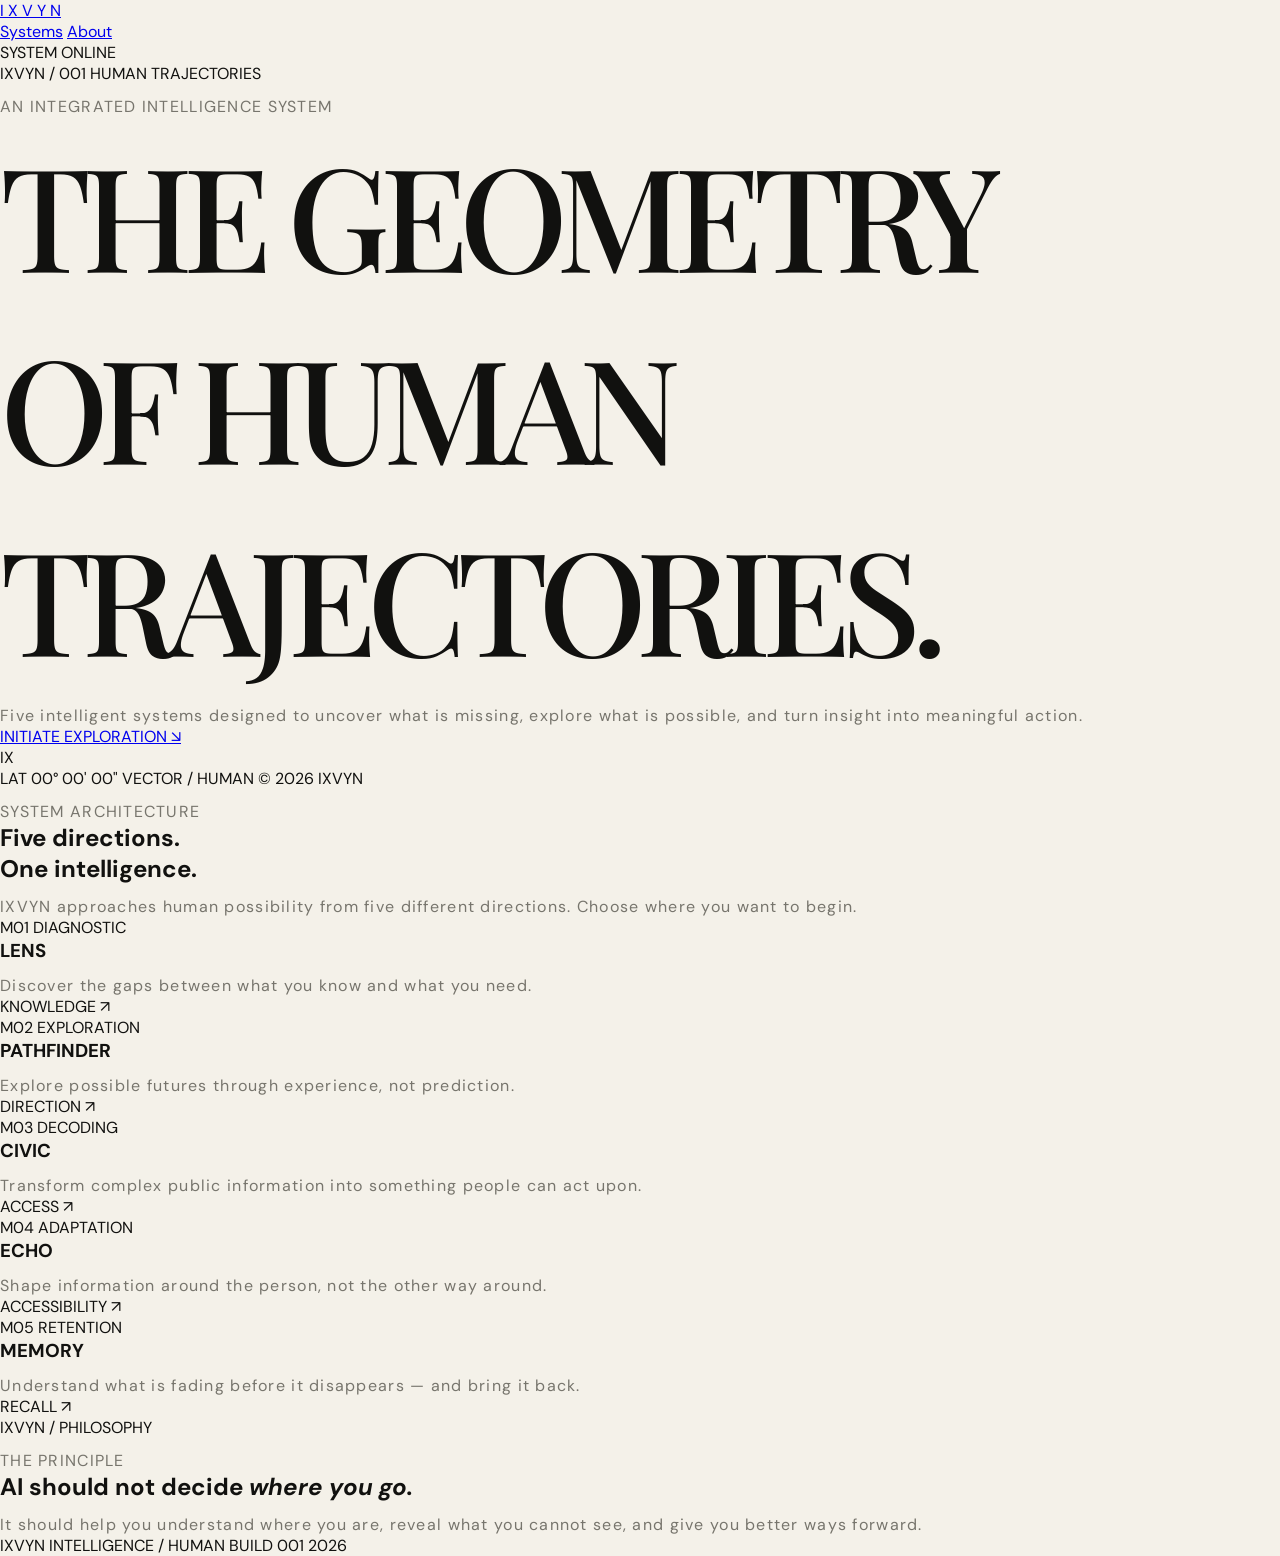
==== frontend/index.html @ f433ab37 "Update index.html" ====
<!DOCTYPE html>
<html lang="en">
<head>
    <meta charset="UTF-8">
    <meta name="viewport" content="width=device-width, initial-scale=1.0">

    <meta name="description"
        content="IXVYN — The geometry of human trajectories.">

    <title>IXVYN — The Geometry of Human Trajectories.</title>

    <link rel="stylesheet" href="style.css">
</head>

<body>

    <!-- =========================
         SYSTEM HEADER
    ========================== -->

    <header class="system-header">

        <a href="#" class="wordmark" aria-label="IXVYN home">
            I X V Y N
        </a>

        <nav class="system-nav">
            <a href="#systems">Systems</a>
            <a href="#about">About</a>
        </nav>

        <div class="system-status">
            <span class="status-dot"></span>
            SYSTEM ONLINE
        </div>

    </header>


    <!-- =========================
         HERO
    ========================== -->

    <main>

        <section class="hero">

            <div class="hero-index">
                <span>IXVYN / 001</span>
                <span>HUMAN TRAJECTORIES</span>
            </div>

            <div class="hero-main">

                <p class="eyebrow">
                    AN INTEGRATED INTELLIGENCE SYSTEM
                </p>

                <h1>
                    THE GEOMETRY<br>
                    OF <span>HUMAN</span><br>
                    TRAJECTORIES.
                </h1>

                <p class="hero-description">
                    Five intelligent systems designed to uncover
                    what is missing, explore what is possible,
                    and turn insight into meaningful action.
                </p>

                <a href="#systems" class="initiate">
                    <span>INITIATE EXPLORATION</span>
                    <span class="initiate-arrow">↘</span>
                </a>

            </div>

            <!-- Geometric visual -->

            <div class="hero-geometry" aria-hidden="true">

                <div class="geometry-ring ring-one"></div>
                <div class="geometry-ring ring-two"></div>
                <div class="geometry-ring ring-three"></div>

                <div class="geometry-line line-one"></div>
                <div class="geometry-line line-two"></div>

                <div class="geometry-node node-one"></div>
                <div class="geometry-node node-two"></div>
                <div class="geometry-node node-three"></div>

                <div class="geometry-core">
                    IX
                </div>

            </div>

            <div class="hero-footer">
                <span>LAT 00° 00' 00"</span>
                <span>VECTOR / HUMAN</span>
                <span>© 2026 IXVYN</span>
            </div>

        </section>


        <!-- =========================
             SYSTEMS
        ========================== -->

        <section class="systems" id="systems">

            <div class="section-intro">

                <div>
                    <p class="eyebrow">SYSTEM ARCHITECTURE</p>

                    <h2>
                        Five directions.<br>
                        <span>One intelligence.</span>
                    </h2>
                </div>

                <p class="section-copy">
                    IXVYN approaches human possibility from
                    five different directions. Choose where
                    you want to begin.
                </p>

            </div>


            <div class="system-grid">

                <article class="system-card" data-module="lens">

                    <div class="module-top">
                        <span>M01</span>
                        <span>DIAGNOSTIC</span>
                    </div>

                    <div class="module-content">

                        <h3>LENS</h3>

                        <p>
                            Discover the gaps between
                            what you know and what you need.
                        </p>

                    </div>

                    <div class="module-bottom">
                        <span>KNOWLEDGE</span>
                        <span class="module-arrow">↗</span>
                    </div>

                </article>


                <article class="system-card" data-module="pathfinder">

                    <div class="module-top">
                        <span>M02</span>
                        <span>EXPLORATION</span>
                    </div>

                    <div class="module-content">

                        <h3>PATHFINDER</h3>

                        <p>
                            Explore possible futures through
                            experience, not prediction.
                        </p>

                    </div>

                    <div class="module-bottom">
                        <span>DIRECTION</span>
                        <span class="module-arrow">↗</span>
                    </div>

                </article>


                <article class="system-card" data-module="civic">

                    <div class="module-top">
                        <span>M03</span>
                        <span>DECODING</span>
                    </div>

                    <div class="module-content">

                        <h3>CIVIC</h3>

                        <p>
                            Transform complex public information
                            into something people can act upon.
                        </p>

                    </div>

                    <div class="module-bottom">
                        <span>ACCESS</span>
                        <span class="module-arrow">↗</span>
                    </div>

                </article>


                <article class="system-card" data-module="echo">

                    <div class="module-top">
                        <span>M04</span>
                        <span>ADAPTATION</span>
                    </div>

                    <div class="module-content">

                        <h3>ECHO</h3>

                        <p>
                            Shape information around the person,
                            not the other way around.
                        </p>

                    </div>

                    <div class="module-bottom">
                        <span>ACCESSIBILITY</span>
                        <span class="module-arrow">↗</span>
                    </div>

                </article>


                <article class="system-card system-card-wide" data-module="memory">

                    <div class="module-top">
                        <span>M05</span>
                        <span>RETENTION</span>
                    </div>

                    <div class="module-content">

                        <h3>MEMORY</h3>

                        <p>
                            Understand what is fading before
                            it disappears — and bring it back.
                        </p>

                    </div>

                    <div class="module-bottom">
                        <span>RECALL</span>
                        <span class="module-arrow">↗</span>
                    </div>

                </article>

            </div>

        </section>


        <!-- =========================
             ABOUT
        ========================== -->

        <section class="about" id="about">

            <div class="about-label">
                <span>IXVYN / PHILOSOPHY</span>
            </div>

            <div class="about-content">

                <p class="eyebrow">THE PRINCIPLE</p>

                <h2>
                    AI should not decide
                    <em>where you go.</em>
                </h2>

                <p>
                    It should help you understand where you are,
                    reveal what you cannot see, and give you
                    better ways forward.
                </p>

            </div>

        </section>


        <!-- =========================
             FOOTER SYSTEM
        ========================== -->

        <section class="system-footer">

            <div class="footer-grid">

                <span>IXVYN</span>
                <span>INTELLIGENCE / HUMAN</span>
                <span>BUILD 001</span>
                <span>2026</span>

            </div>

        </section>

    </main>


    <script src="app.js"></script>

</body>
</html>
---- frontend/style.css ----
@import url('https://fonts.googleapis.com/css2?family=DM+Sans:wght@400;500;600&family=Playfair+Display:ital,wght@0,500;0,600;1,500&display=swap');

:root {
    --ink: #11110f;
    --paper: #f4f1e9;
    --muted: #77756d;
    --line: rgba(17, 17, 15, 0.14);
}

* {
    margin: 0;
    padding: 0;
    box-sizing: border-box;
}

html {
    scroll-behavior: smooth;
}

body {
    background: var(--paper);
    color: var(--ink);
    font-family: "DM Sans", sans-serif;
    min-height: 100vh;
}

#app {
    min-height: 100vh;
    display: flex;
    flex-direction: column;
    justify-content: center;
    align-items: center;
    text-align: center;
    padding: 40px;
}

h1 {
    font-family: "Playfair Display", serif;
    font-size: clamp(4rem, 12vw, 9rem);
    font-weight: 500;
    letter-spacing: -0.07em;
}

p {
    margin-top: 12px;
    color: var(--muted);
    font-size: 1rem;
    letter-spacing: 0.08em;
}
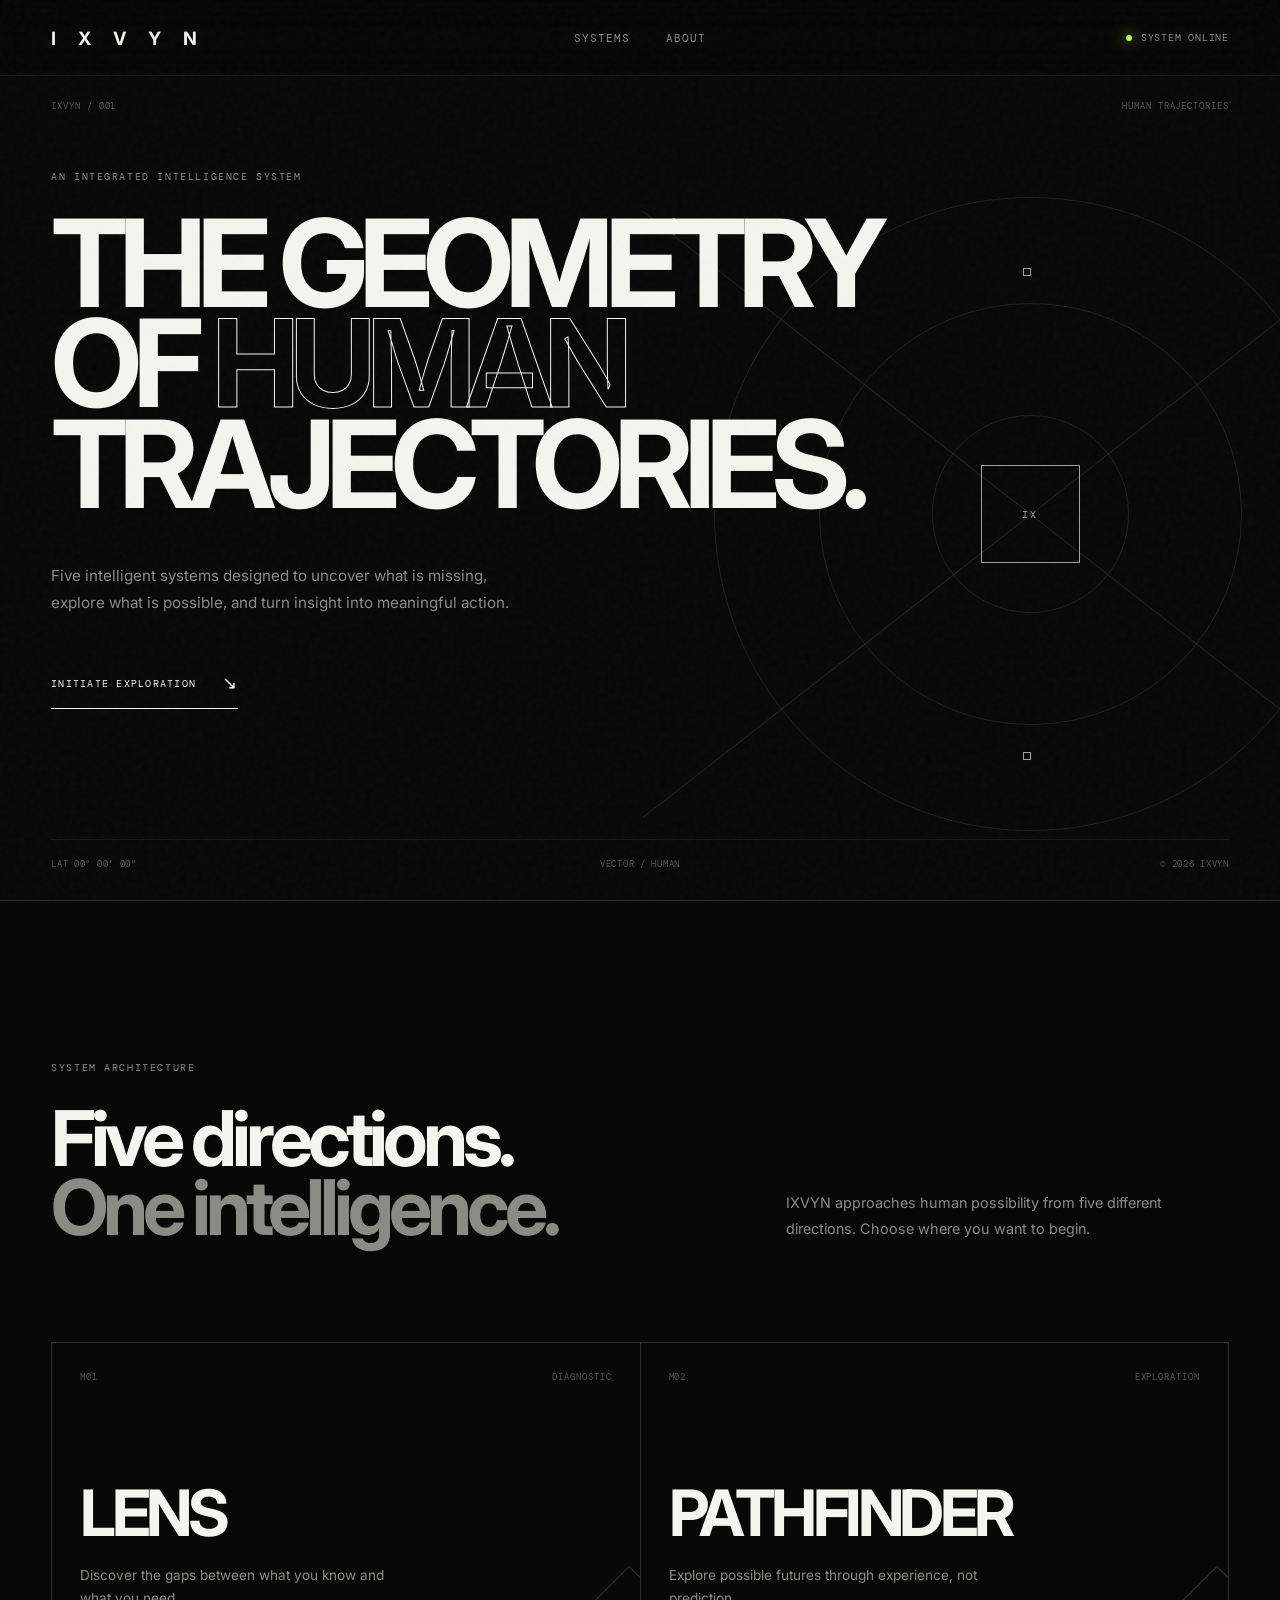
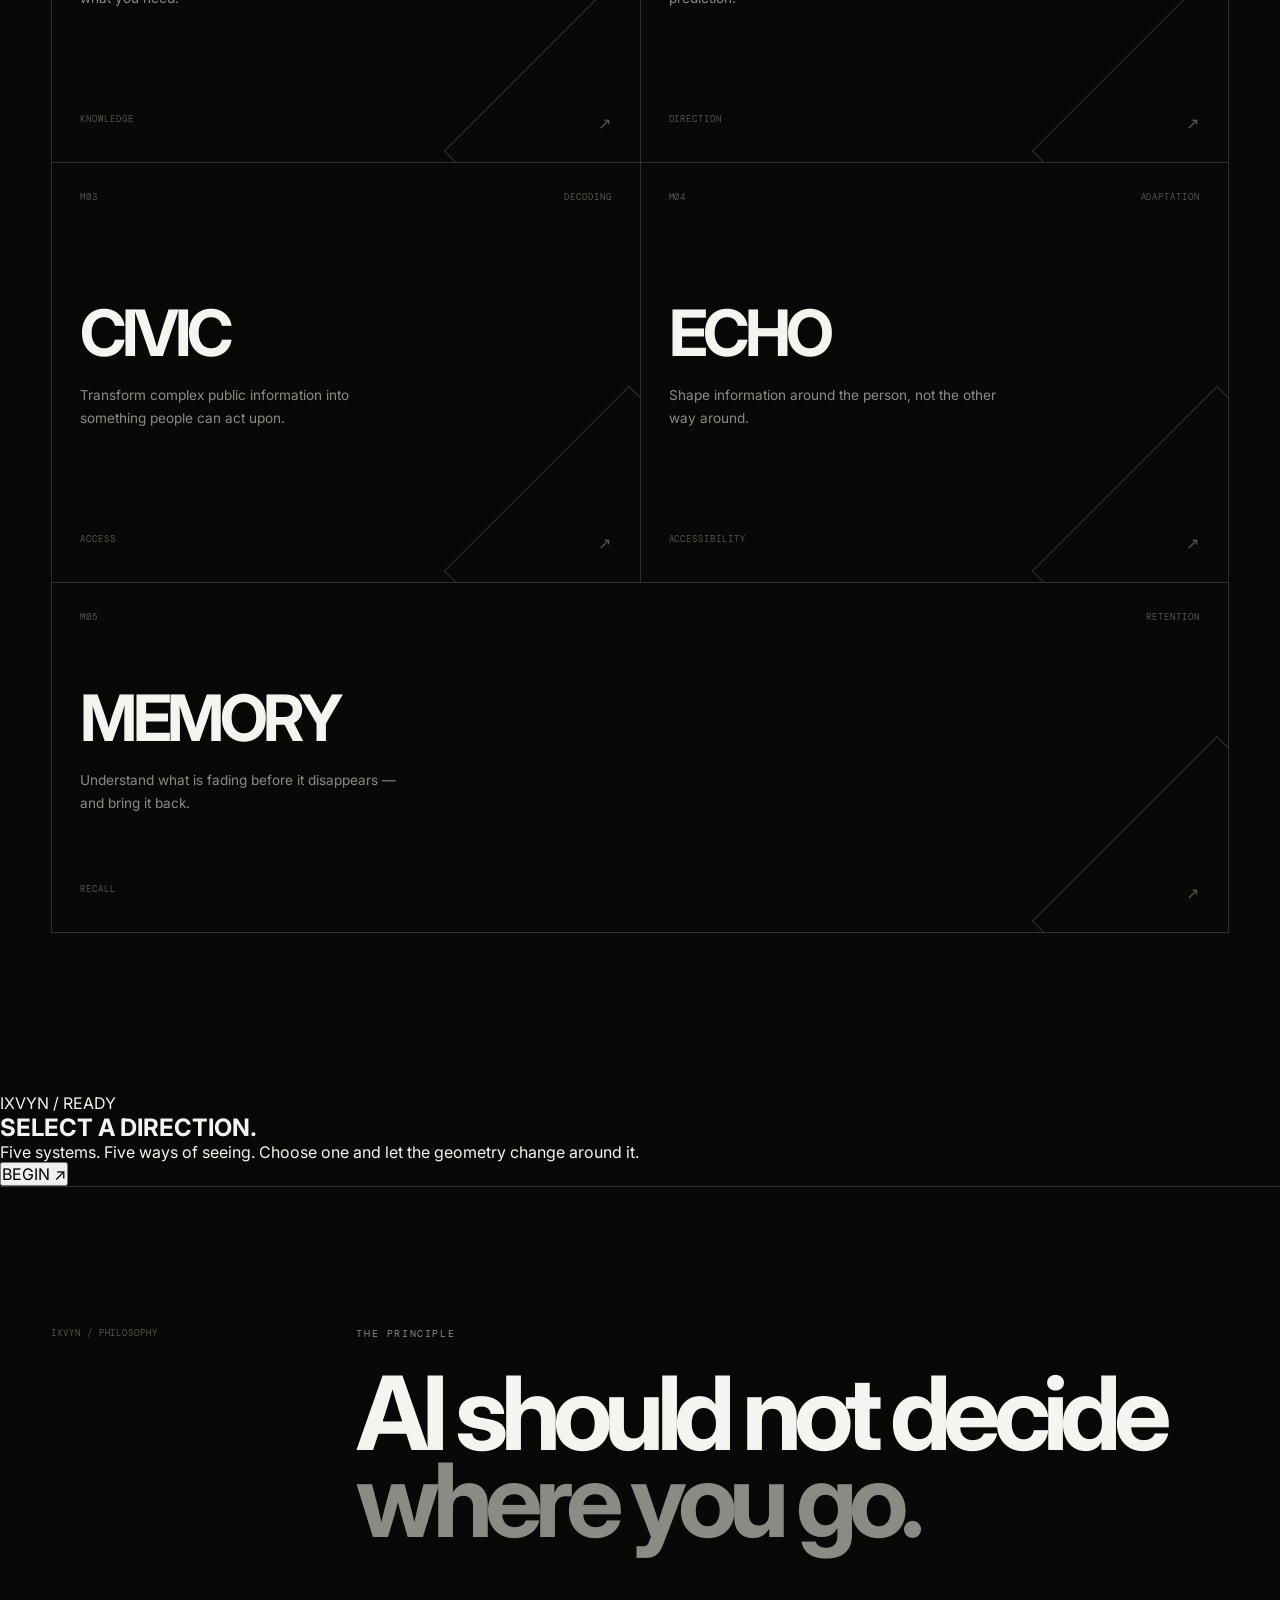
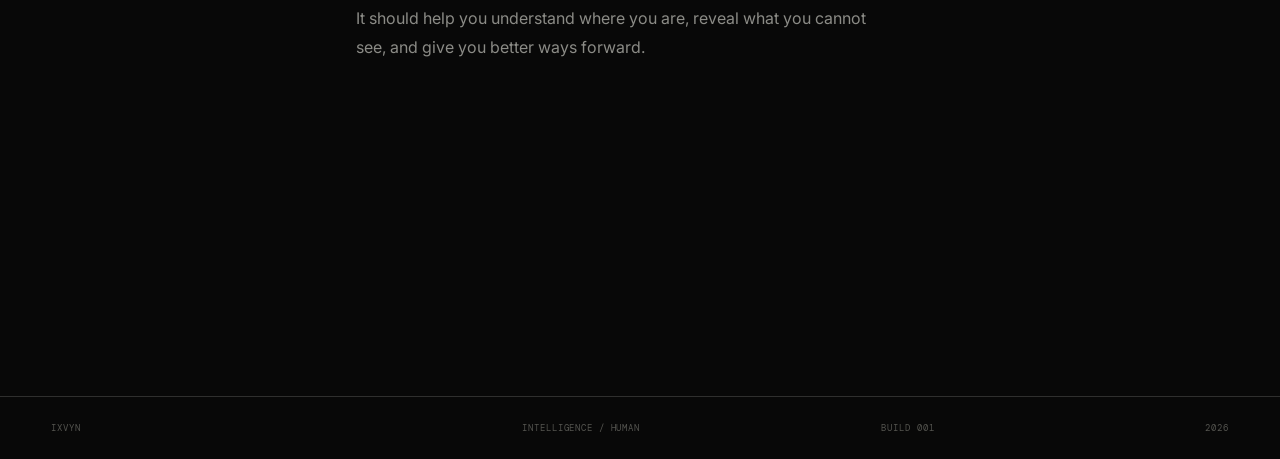
==== commit e9539fcb: "Update index.html" ====
--- a/frontend/index.html
+++ b/frontend/index.html
@@ -1,54 +1,92 @@
 <!DOCTYPE html>
 <html lang="en">
+
 <head>
+
     <meta charset="UTF-8">
-    <meta name="viewport" content="width=device-width, initial-scale=1.0">
+
+    <meta name="viewport"
+        content="width=device-width, initial-scale=1.0">
 
     <meta name="description"
         content="IXVYN — The geometry of human trajectories.">
 
-    <title>IXVYN — The Geometry of Human Trajectories.</title>
+    <title>
+        IXVYN — The Geometry of Human Trajectories.
+    </title>
 
     <link rel="stylesheet" href="style.css">
+
 </head>
 
+
 <body>
 
-    <!-- =========================
+    <!-- =================================================
          SYSTEM HEADER
-    ========================== -->
+    ================================================== -->
 
     <header class="system-header">
 
-        <a href="#" class="wordmark" aria-label="IXVYN home">
+        <a href="#"
+           class="wordmark"
+           aria-label="IXVYN home">
+
             I X V Y N
+
         </a>
 
+
         <nav class="system-nav">
-            <a href="#systems">Systems</a>
-            <a href="#about">About</a>
+
+            <a href="#systems">
+                Systems
+            </a>
+
+            <a href="#about">
+                About
+            </a>
+
         </nav>
 
+
         <div class="system-status">
+
             <span class="status-dot"></span>
+
             SYSTEM ONLINE
+
         </div>
 
     </header>
 
 
-    <!-- =========================
-         HERO
-    ========================== -->
+
+    <!-- =================================================
+         MAIN
+    ================================================== -->
 
     <main>
 
+
+        <!-- =============================================
+             PAGE 1 — HERO
+        ============================================== -->
+
         <section class="hero">
 
             <div class="hero-index">
-                <span>IXVYN / 001</span>
-                <span>HUMAN TRAJECTORIES</span>
-            </div>
+
+                <span>
+                    IXVYN / 001
+                </span>
+
+                <span>
+                    HUMAN TRAJECTORIES
+                </span>
+
+            </div>
+
 
             <div class="hero-main">
 
@@ -56,240 +94,551 @@
                     AN INTEGRATED INTELLIGENCE SYSTEM
                 </p>
 
+
                 <h1>
+
                     THE GEOMETRY<br>
+
                     OF <span>HUMAN</span><br>
+
                     TRAJECTORIES.
+
                 </h1>
 
+
                 <p class="hero-description">
+
                     Five intelligent systems designed to uncover
                     what is missing, explore what is possible,
                     and turn insight into meaningful action.
+
                 </p>
 
-                <a href="#systems" class="initiate">
-                    <span>INITIATE EXPLORATION</span>
-                    <span class="initiate-arrow">↘</span>
+
+                <a href="#systems"
+                   class="initiate">
+
+                    <span>
+                        INITIATE EXPLORATION
+                    </span>
+
+                    <span class="initiate-arrow">
+                        ↘
+                    </span>
+
                 </a>
 
             </div>
 
-            <!-- Geometric visual -->
-
-            <div class="hero-geometry" aria-hidden="true">
+
+
+            <!-- HERO GEOMETRY -->
+
+            <div class="hero-geometry"
+                 aria-hidden="true">
 
                 <div class="geometry-ring ring-one"></div>
+
                 <div class="geometry-ring ring-two"></div>
+
                 <div class="geometry-ring ring-three"></div>
 
+
                 <div class="geometry-line line-one"></div>
+
                 <div class="geometry-line line-two"></div>
 
+
                 <div class="geometry-node node-one"></div>
+
                 <div class="geometry-node node-two"></div>
+
                 <div class="geometry-node node-three"></div>
 
+
                 <div class="geometry-core">
+
                     IX
-                </div>
-
-            </div>
+
+                </div>
+
+            </div>
+
 
             <div class="hero-footer">
-                <span>LAT 00° 00' 00"</span>
-                <span>VECTOR / HUMAN</span>
-                <span>© 2026 IXVYN</span>
+
+                <span>
+                    LAT 00° 00' 00"
+                </span>
+
+                <span>
+                    VECTOR / HUMAN
+                </span>
+
+                <span>
+                    © 2026 IXVYN
+                </span>
+
             </div>
 
         </section>
 
 
-        <!-- =========================
-             SYSTEMS
-        ========================== -->
-
-        <section class="systems" id="systems">
+
+        <!-- =============================================
+             PAGE 2 — SYSTEM ARCHITECTURE
+        ============================================== -->
+
+        <section
+            class="systems"
+            id="systems">
+
 
             <div class="section-intro">
 
                 <div>
-                    <p class="eyebrow">SYSTEM ARCHITECTURE</p>
+
+                    <p class="eyebrow">
+                        SYSTEM ARCHITECTURE
+                    </p>
+
 
                     <h2>
+
                         Five directions.<br>
-                        <span>One intelligence.</span>
+
+                        <span>
+                            One intelligence.
+                        </span>
+
                     </h2>
-                </div>
+
+                </div>
+
 
                 <p class="section-copy">
+
                     IXVYN approaches human possibility from
                     five different directions. Choose where
                     you want to begin.
+
                 </p>
 
             </div>
 
 
+
             <div class="system-grid">
 
-                <article class="system-card" data-module="lens">
+
+                <!-- LENS -->
+
+                <article
+                    class="system-card"
+                    data-module="lens">
 
                     <div class="module-top">
-                        <span>M01</span>
-                        <span>DIAGNOSTIC</span>
-                    </div>
+
+                        <span>
+                            M01
+                        </span>
+
+                        <span>
+                            DIAGNOSTIC
+                        </span>
+
+                    </div>
+
 
                     <div class="module-content">
 
-                        <h3>LENS</h3>
+                        <h3>
+                            LENS
+                        </h3>
+
 
                         <p>
+
                             Discover the gaps between
                             what you know and what you need.
+
                         </p>
 
                     </div>
 
+
                     <div class="module-bottom">
-                        <span>KNOWLEDGE</span>
-                        <span class="module-arrow">↗</span>
+
+                        <span>
+                            KNOWLEDGE
+                        </span>
+
+                        <span class="module-arrow">
+                            ↗
+                        </span>
+
                     </div>
 
                 </article>
 
 
-                <article class="system-card" data-module="pathfinder">
+
+                <!-- PATHFINDER -->
+
+                <article
+                    class="system-card"
+                    data-module="pathfinder">
 
                     <div class="module-top">
-                        <span>M02</span>
-                        <span>EXPLORATION</span>
-                    </div>
+
+                        <span>
+                            M02
+                        </span>
+
+                        <span>
+                            EXPLORATION
+                        </span>
+
+                    </div>
+
 
                     <div class="module-content">
 
-                        <h3>PATHFINDER</h3>
+                        <h3>
+                            PATHFINDER
+                        </h3>
+
 
                         <p>
+
                             Explore possible futures through
                             experience, not prediction.
+
                         </p>
 
                     </div>
 
+
                     <div class="module-bottom">
-                        <span>DIRECTION</span>
-                        <span class="module-arrow">↗</span>
+
+                        <span>
+                            DIRECTION
+                        </span>
+
+                        <span class="module-arrow">
+                            ↗
+                        </span>
+
                     </div>
 
                 </article>
 
 
-                <article class="system-card" data-module="civic">
+
+                <!-- CIVIC -->
+
+                <article
+                    class="system-card"
+                    data-module="civic">
 
                     <div class="module-top">
-                        <span>M03</span>
-                        <span>DECODING</span>
-                    </div>
+
+                        <span>
+                            M03
+                        </span>
+
+                        <span>
+                            DECODING
+                        </span>
+
+                    </div>
+
 
                     <div class="module-content">
 
-                        <h3>CIVIC</h3>
+                        <h3>
+                            CIVIC
+                        </h3>
+
 
                         <p>
+
                             Transform complex public information
                             into something people can act upon.
+
                         </p>
 
                     </div>
 
+
                     <div class="module-bottom">
-                        <span>ACCESS</span>
-                        <span class="module-arrow">↗</span>
+
+                        <span>
+                            ACCESS
+                        </span>
+
+                        <span class="module-arrow">
+                            ↗
+                        </span>
+
                     </div>
 
                 </article>
 
 
-                <article class="system-card" data-module="echo">
+
+                <!-- ECHO -->
+
+                <article
+                    class="system-card"
+                    data-module="echo">
 
                     <div class="module-top">
-                        <span>M04</span>
-                        <span>ADAPTATION</span>
-                    </div>
+
+                        <span>
+                            M04
+                        </span>
+
+                        <span>
+                            ADAPTATION
+                        </span>
+
+                    </div>
+
 
                     <div class="module-content">
 
-                        <h3>ECHO</h3>
+                        <h3>
+                            ECHO
+                        </h3>
+
 
                         <p>
+
                             Shape information around the person,
                             not the other way around.
+
                         </p>
 
                     </div>
 
+
                     <div class="module-bottom">
-                        <span>ACCESSIBILITY</span>
-                        <span class="module-arrow">↗</span>
+
+                        <span>
+                            ACCESSIBILITY
+                        </span>
+
+                        <span class="module-arrow">
+                            ↗
+                        </span>
+
                     </div>
 
                 </article>
 
 
-                <article class="system-card system-card-wide" data-module="memory">
+
+                <!-- MEMORY -->
+
+                <article
+                    class="system-card system-card-wide"
+                    data-module="memory">
 
                     <div class="module-top">
-                        <span>M05</span>
-                        <span>RETENTION</span>
-                    </div>
+
+                        <span>
+                            M05
+                        </span>
+
+                        <span>
+                            RETENTION
+                        </span>
+
+                    </div>
+
 
                     <div class="module-content">
 
-                        <h3>MEMORY</h3>
+                        <h3>
+                            MEMORY
+                        </h3>
+
 
                         <p>
+
                             Understand what is fading before
                             it disappears — and bring it back.
+
                         </p>
 
                     </div>
 
+
                     <div class="module-bottom">
-                        <span>RECALL</span>
-                        <span class="module-arrow">↗</span>
+
+                        <span>
+                            RECALL
+                        </span>
+
+                        <span class="module-arrow">
+                            ↗
+                        </span>
+
                     </div>
 
                 </article>
 
+
             </div>
 
         </section>
 
 
-        <!-- =========================
+
+        <!-- =============================================
+             PAGE 3 — SELECT A DIRECTION
+        ============================================== -->
+
+        <section
+            class="direction-page"
+            id="direction">
+
+
+            <!-- BACKGROUND GEOMETRY -->
+
+            <div
+                class="direction-geometry"
+                aria-hidden="true">
+
+
+                <div
+                    class="direction-ring one">
+                </div>
+
+
+                <div
+                    class="direction-ring two">
+                </div>
+
+
+                <div
+                    class="direction-ring three">
+                </div>
+
+
+                <div
+                    class="direction-cross one">
+                </div>
+
+
+                <div
+                    class="direction-cross two">
+                </div>
+
+
+                <div
+                    class="direction-square">
+                </div>
+
+            </div>
+
+
+
+            <!-- CONTENT -->
+
+            <div class="direction-content">
+
+
+                <div class="direction-label">
+
+                    IXVYN / READY
+
+                </div>
+
+
+                <h2 class="direction-title">
+
+                    SELECT
+
+                    <span class="outline">
+                        A DIRECTION.
+                    </span>
+
+                </h2>
+
+
+                <p class="direction-copy">
+
+                    Five systems. Five ways of seeing.
+                    Choose one and let the geometry
+                    change around it.
+
+                </p>
+
+
+                <button
+                    class="direction-button"
+                    id="begin-button">
+
+                    <span>
+                        BEGIN
+                    </span>
+
+                    <span>
+                        ↗
+                    </span>
+
+                </button>
+
+            </div>
+
+        </section>
+
+
+
+        <!-- =============================================
              ABOUT
-        ========================== -->
-
-        <section class="about" id="about">
+        ============================================== -->
+
+        <section
+            class="about"
+            id="about">
+
 
             <div class="about-label">
-                <span>IXVYN / PHILOSOPHY</span>
-            </div>
+
+                <span>
+                    IXVYN / PHILOSOPHY
+                </span>
+
+            </div>
+
 
             <div class="about-content">
 
-                <p class="eyebrow">THE PRINCIPLE</p>
+                <p class="eyebrow">
+                    THE PRINCIPLE
+                </p>
+
 
                 <h2>
+
                     AI should not decide
-                    <em>where you go.</em>
+
+                    <em>
+                        where you go.
+                    </em>
+
                 </h2>
 
+
                 <p>
+
                     It should help you understand where you are,
                     reveal what you cannot see, and give you
                     better ways forward.
+
                 </p>
 
             </div>
@@ -297,27 +646,43 @@
         </section>
 
 
-        <!-- =========================
-             FOOTER SYSTEM
-        ========================== -->
+
+        <!-- =============================================
+             FOOTER
+        ============================================== -->
 
         <section class="system-footer">
 
             <div class="footer-grid">
 
-                <span>IXVYN</span>
-                <span>INTELLIGENCE / HUMAN</span>
-                <span>BUILD 001</span>
-                <span>2026</span>
+                <span>
+                    IXVYN
+                </span>
+
+                <span>
+                    INTELLIGENCE / HUMAN
+                </span>
+
+                <span>
+                    BUILD 001
+                </span>
+
+                <span>
+                    2026
+                </span>
 
             </div>
 
         </section>
 
+
     </main>
 
 
+    <!-- APP -->
+
     <script src="app.js"></script>
 
 </body>
+
 </html>
--- a/frontend/style.css
+++ b/frontend/style.css
@@ -1,10 +1,13 @@
-@import url('https://fonts.googleapis.com/css2?family=DM+Sans:wght@400;500;600&family=Playfair+Display:ital,wght@0,500;0,600;1,500&display=swap');
+@import url('https://fonts.googleapis.com/css2?family=DM+Mono:wght@300;400;500&family=Inter:wght@400;500;600;700;800&display=swap');
 
 :root {
-    --ink: #11110f;
-    --paper: #f4f1e9;
-    --muted: #77756d;
-    --line: rgba(17, 17, 15, 0.14);
+    --black: #080808;
+    --white: #f4f4f0;
+    --grey: #8b8b86;
+    --dim: #555550;
+    --line: rgba(244, 244, 240, 0.16);
+    --line-soft: rgba(244, 244, 240, 0.08);
+    --accent: #b8ff3d;
 }
 
 * {
@@ -18,32 +21,670 @@
 }
 
 body {
-    background: var(--paper);
-    color: var(--ink);
-    font-family: "DM Sans", sans-serif;
+    background: var(--black);
+    color: var(--white);
+    font-family: "Inter", sans-serif;
+    overflow-x: hidden;
+}
+
+body::before {
+    content: "";
+    position: fixed;
+    inset: 0;
+    pointer-events: none;
+    z-index: 999;
+    opacity: 0.035;
+    background-image: url("data:image/svg+xml,%3Csvg viewBox='0 0 180 180' xmlns='http://www.w3.org/2000/svg'%3E%3Cfilter id='n'%3E%3CfeTurbulence type='fractalNoise' baseFrequency='.9' numOctaves='3' stitchTiles='stitch'/%3E%3C/filter%3E%3Crect width='100%25' height='100%25' filter='url(%23n)' opacity='.8'/%3E%3C/svg%3E");
+}
+
+a {
+    color: inherit;
+    text-decoration: none;
+}
+
+button {
+    font: inherit;
+}
+
+.eyebrow,
+.system-status,
+.hero-index,
+.hero-footer,
+.module-top,
+.module-bottom,
+.footer-grid {
+    font-family: "DM Mono", monospace;
+}
+
+/* ================================
+   HEADER
+================================ */
+
+.system-header {
+    position: fixed;
+    top: 0;
+    left: 0;
+    width: 100%;
+    height: 76px;
+
+    padding: 0 4vw;
+
+    display: grid;
+    grid-template-columns: 1fr auto 1fr;
+    align-items: center;
+
+    border-bottom: 1px solid var(--line-soft);
+
+    background: rgba(8, 8, 8, 0.72);
+    backdrop-filter: blur(18px);
+
+    z-index: 100;
+}
+
+.wordmark {
+    font-size: 1.15rem;
+    font-weight: 700;
+    letter-spacing: 0.48em;
+    transition: opacity 0.3s ease;
+}
+
+.wordmark:hover {
+    opacity: 0.6;
+}
+
+.system-nav {
+    display: flex;
+    gap: 36px;
+
+    font-family: "DM Mono", monospace;
+    font-size: 0.67rem;
+    text-transform: uppercase;
+    letter-spacing: 0.1em;
+}
+
+.system-nav a {
+    color: var(--grey);
+    transition: color 0.3s ease;
+}
+
+.system-nav a:hover {
+    color: var(--white);
+}
+
+.system-status {
+    justify-self: end;
+
+    display: flex;
+    align-items: center;
+    gap: 9px;
+
+    font-size: 0.6rem;
+    letter-spacing: 0.08em;
+    color: var(--grey);
+}
+
+.status-dot {
+    width: 6px;
+    height: 6px;
+
+    border-radius: 50%;
+    background: var(--accent);
+
+    box-shadow: 0 0 14px var(--accent);
+}
+
+/* ================================
+   HERO
+================================ */
+
+.hero {
+    position: relative;
+
     min-height: 100vh;
-}
-
-#app {
-    min-height: 100vh;
+
+    padding: 76px 4vw 30px;
+
     display: flex;
     flex-direction: column;
-    justify-content: center;
+    justify-content: space-between;
+
+    overflow: hidden;
+}
+
+.hero-index {
+    display: flex;
+    justify-content: space-between;
+
+    padding-top: 24px;
+
+    color: var(--dim);
+    font-size: 0.58rem;
+    letter-spacing: 0.1em;
+}
+
+.hero-main {
+    position: relative;
+    z-index: 2;
+
+    max-width: 1100px;
+
+    padding-bottom: 8vh;
+}
+
+.eyebrow {
+    color: var(--grey);
+
+    font-size: 0.62rem;
+    letter-spacing: 0.16em;
+
+    margin-bottom: 30px;
+}
+
+.hero h1 {
+    max-width: 1200px;
+
+    font-size: clamp(4rem, 9.5vw, 10rem);
+    line-height: 0.83;
+
+    font-weight: 700;
+    letter-spacing: -0.075em;
+
+    text-transform: uppercase;
+}
+
+.hero h1 span {
+    color: transparent;
+    -webkit-text-stroke: 1px var(--white);
+}
+
+.hero-description {
+    max-width: 480px;
+
+    margin-top: 48px;
+
+    color: var(--grey);
+
+    font-size: 0.95rem;
+    line-height: 1.75;
+}
+
+.initiate {
+    display: inline-flex;
     align-items: center;
+    gap: 26px;
+
+    margin-top: 42px;
+
+    padding: 14px 0;
+
+    border-bottom: 1px solid var(--white);
+
+    font-family: "DM Mono", monospace;
+    font-size: 0.65rem;
+    letter-spacing: 0.12em;
+
+    transition: gap 0.4s ease;
+}
+
+.initiate:hover {
+    gap: 42px;
+}
+
+.initiate-arrow {
+    font-size: 1.1rem;
+}
+
+/* ================================
+   GEOMETRY
+================================ */
+
+.hero-geometry {
+    position: absolute;
+
+    width: min(55vw, 760px);
+    aspect-ratio: 1;
+
+    right: -8vw;
+    top: 18vh;
+
+    opacity: 0.65;
+}
+
+.geometry-ring {
+    position: absolute;
+
+    border: 1px solid var(--line);
+
+    border-radius: 50%;
+
+    animation: rotate 28s linear infinite;
+}
+
+.ring-one {
+    inset: 5%;
+}
+
+.ring-two {
+    inset: 20%;
+
+    animation-direction: reverse;
+    animation-duration: 22s;
+}
+
+.ring-three {
+    inset: 36%;
+
+    animation-duration: 17s;
+}
+
+.geometry-line {
+    position: absolute;
+
+    width: 140%;
+    height: 1px;
+
+    top: 50%;
+    left: -20%;
+
+    background: var(--line);
+}
+
+.line-one {
+    transform: rotate(38deg);
+}
+
+.line-two {
+    transform: rotate(-38deg);
+}
+
+.geometry-node {
+    position: absolute;
+
+    width: 8px;
+    height: 8px;
+
+    border: 1px solid var(--white);
+
+    background: var(--black);
+}
+
+.node-one {
+    top: 15%;
+    left: 49%;
+}
+
+.node-two {
+    top: 49%;
+    right: 12%;
+}
+
+.node-three {
+    bottom: 15%;
+    left: 49%;
+}
+
+.geometry-core {
+    position: absolute;
+
+    inset: 43%;
+
+    display: grid;
+    place-items: center;
+
+    border: 1px solid var(--white);
+
+    font-family: "DM Mono", monospace;
+    font-size: 0.65rem;
+    letter-spacing: 0.2em;
+}
+
+@keyframes rotate {
+    from {
+        transform: rotate(0deg);
+    }
+
+    to {
+        transform: rotate(360deg);
+    }
+}
+
+.hero-footer {
+    display: grid;
+    grid-template-columns: repeat(3, 1fr);
+
+    padding-top: 18px;
+
+    border-top: 1px solid var(--line-soft);
+
+    color: var(--dim);
+
+    font-size: 0.55rem;
+    letter-spacing: 0.08em;
+}
+
+.hero-footer span:nth-child(2) {
     text-align: center;
-    padding: 40px;
-}
-
-h1 {
-    font-family: "Playfair Display", serif;
-    font-size: clamp(4rem, 12vw, 9rem);
-    font-weight: 500;
+}
+
+.hero-footer span:last-child {
+    text-align: right;
+}
+
+/* ================================
+   SYSTEMS
+================================ */
+
+.systems {
+    padding: 160px 4vw;
+
+    border-top: 1px solid var(--line);
+}
+
+.section-intro {
+    display: grid;
+    grid-template-columns: 1fr 0.7fr;
+    gap: 8vw;
+
+    margin-bottom: 100px;
+}
+
+.section-intro h2 {
+    font-size: clamp(3rem, 6vw, 6.5rem);
+    line-height: 0.9;
+
+    letter-spacing: -0.065em;
+}
+
+.section-intro h2 span {
+    color: var(--grey);
+}
+
+.section-copy {
+    align-self: end;
+
+    max-width: 390px;
+
+    color: var(--grey);
+
+    font-size: 0.9rem;
+    line-height: 1.8;
+}
+
+/* ================================
+   MODULE GRID
+================================ */
+
+.system-grid {
+    display: grid;
+    grid-template-columns: repeat(2, 1fr);
+
+    border-top: 1px solid var(--line);
+    border-left: 1px solid var(--line);
+}
+
+.system-card {
+    min-height: 420px;
+
+    padding: 28px;
+
+    display: flex;
+    flex-direction: column;
+    justify-content: space-between;
+
+    border-right: 1px solid var(--line);
+    border-bottom: 1px solid var(--line);
+
+    position: relative;
+    overflow: hidden;
+
+    cursor: pointer;
+
+    transition:
+        background 0.5s ease,
+        transform 0.5s ease;
+}
+
+.system-card::before {
+    content: "";
+
+    position: absolute;
+
+    width: 260px;
+    height: 260px;
+
+    right: -120px;
+    bottom: -120px;
+
+    border: 1px solid var(--line);
+
+    transform: rotate(45deg);
+
+    transition:
+        transform 0.7s ease,
+        border-color 0.5s ease;
+}
+
+.system-card:hover {
+    background: #11110f;
+}
+
+.system-card:hover::before {
+    transform: rotate(45deg) scale(1.5);
+    border-color: rgba(184, 255, 61, 0.35);
+}
+
+.module-top,
+.module-bottom {
+    display: flex;
+    justify-content: space-between;
+
+    color: var(--dim);
+
+    font-size: 0.58rem;
+    letter-spacing: 0.1em;
+}
+
+.module-content {
+    position: relative;
+    z-index: 2;
+}
+
+.module-content h3 {
+    font-size: clamp(3rem, 5vw, 6rem);
+
+    line-height: 0.85;
+
     letter-spacing: -0.07em;
 }
 
-p {
-    margin-top: 12px;
-    color: var(--muted);
+.module-content p {
+    max-width: 330px;
+
+    margin-top: 24px;
+
+    color: var(--grey);
+
+    font-size: 0.85rem;
+    line-height: 1.7;
+}
+
+.module-arrow {
     font-size: 1rem;
-    letter-spacing: 0.08em;
-}
+
+    transition:
+        transform 0.4s ease,
+        color 0.4s ease;
+}
+
+.system-card:hover .module-arrow {
+    transform: translate(5px, -5px);
+    color: var(--accent);
+}
+
+.system-card-wide {
+    grid-column: 1 / -1;
+
+    min-height: 350px;
+}
+
+/* ================================
+   ABOUT
+================================ */
+
+.about {
+    min-height: 90vh;
+
+    padding: 140px 4vw;
+
+    display: grid;
+    grid-template-columns: 0.35fr 1fr;
+
+    border-top: 1px solid var(--line);
+}
+
+.about-label {
+    font-family: "DM Mono", monospace;
+
+    color: var(--dim);
+
+    font-size: 0.58rem;
+    letter-spacing: 0.1em;
+}
+
+.about-content {
+    max-width: 1000px;
+}
+
+.about-content h2 {
+    font-size: clamp(4rem, 8vw, 9rem);
+    line-height: 0.85;
+
+    letter-spacing: -0.075em;
+}
+
+.about-content h2 em {
+    color: var(--grey);
+    font-style: normal;
+}
+
+.about-content > p:last-child {
+    max-width: 530px;
+
+    margin-top: 60px;
+
+    color: var(--grey);
+
+    font-size: 1rem;
+    line-height: 1.8;
+}
+
+/* ================================
+   FOOTER
+================================ */
+
+.system-footer {
+    padding: 25px 4vw;
+
+    border-top: 1px solid var(--line);
+}
+
+.footer-grid {
+    display: grid;
+    grid-template-columns: repeat(4, 1fr);
+
+    color: var(--dim);
+
+    font-size: 0.55rem;
+    letter-spacing: 0.1em;
+}
+
+.footer-grid span:not(:first-child) {
+    text-align: right;
+}
+
+/* ================================
+   RESPONSIVE
+================================ */
+
+@media (max-width: 800px) {
+
+    .system-header {
+        grid-template-columns: 1fr auto;
+    }
+
+    .system-nav {
+        display: none;
+    }
+
+    .hero {
+        padding-left: 24px;
+        padding-right: 24px;
+    }
+
+    .hero-index {
+        font-size: 0.5rem;
+    }
+
+    .hero h1 {
+        font-size: clamp(3.5rem, 16vw, 7rem);
+    }
+
+    .hero-geometry {
+        width: 90vw;
+        right: -35vw;
+        top: 38vh;
+
+        opacity: 0.35;
+    }
+
+    .hero-description {
+        max-width: 340px;
+    }
+
+    .hero-footer {
+        grid-template-columns: 1fr 1fr;
+    }
+
+    .hero-footer span:nth-child(2) {
+        display: none;
+    }
+
+    .hero-footer span:last-child {
+        text-align: right;
+    }
+
+    .systems {
+        padding: 110px 24px;
+    }
+
+    .section-intro {
+        grid-template-columns: 1fr;
+        gap: 45px;
+        margin-bottom: 70px;
+    }
+
+    .system-grid {
+        grid-template-columns: 1fr;
+    }
+
+    .system-card,
+    .system-card-wide {
+        grid-column: auto;
+        min-height: 330px;
+    }
+
+    .about {
+        padding: 110px 24px;
+        grid-template-columns: 1fr;
+        gap: 60px;
+    }
+
+    .footer-grid {
+        grid-template-columns: 1fr 1fr;
+        gap: 18px;
+    }
+
+    .footer-grid span {
+        text-align: left !important;
+    }
+}
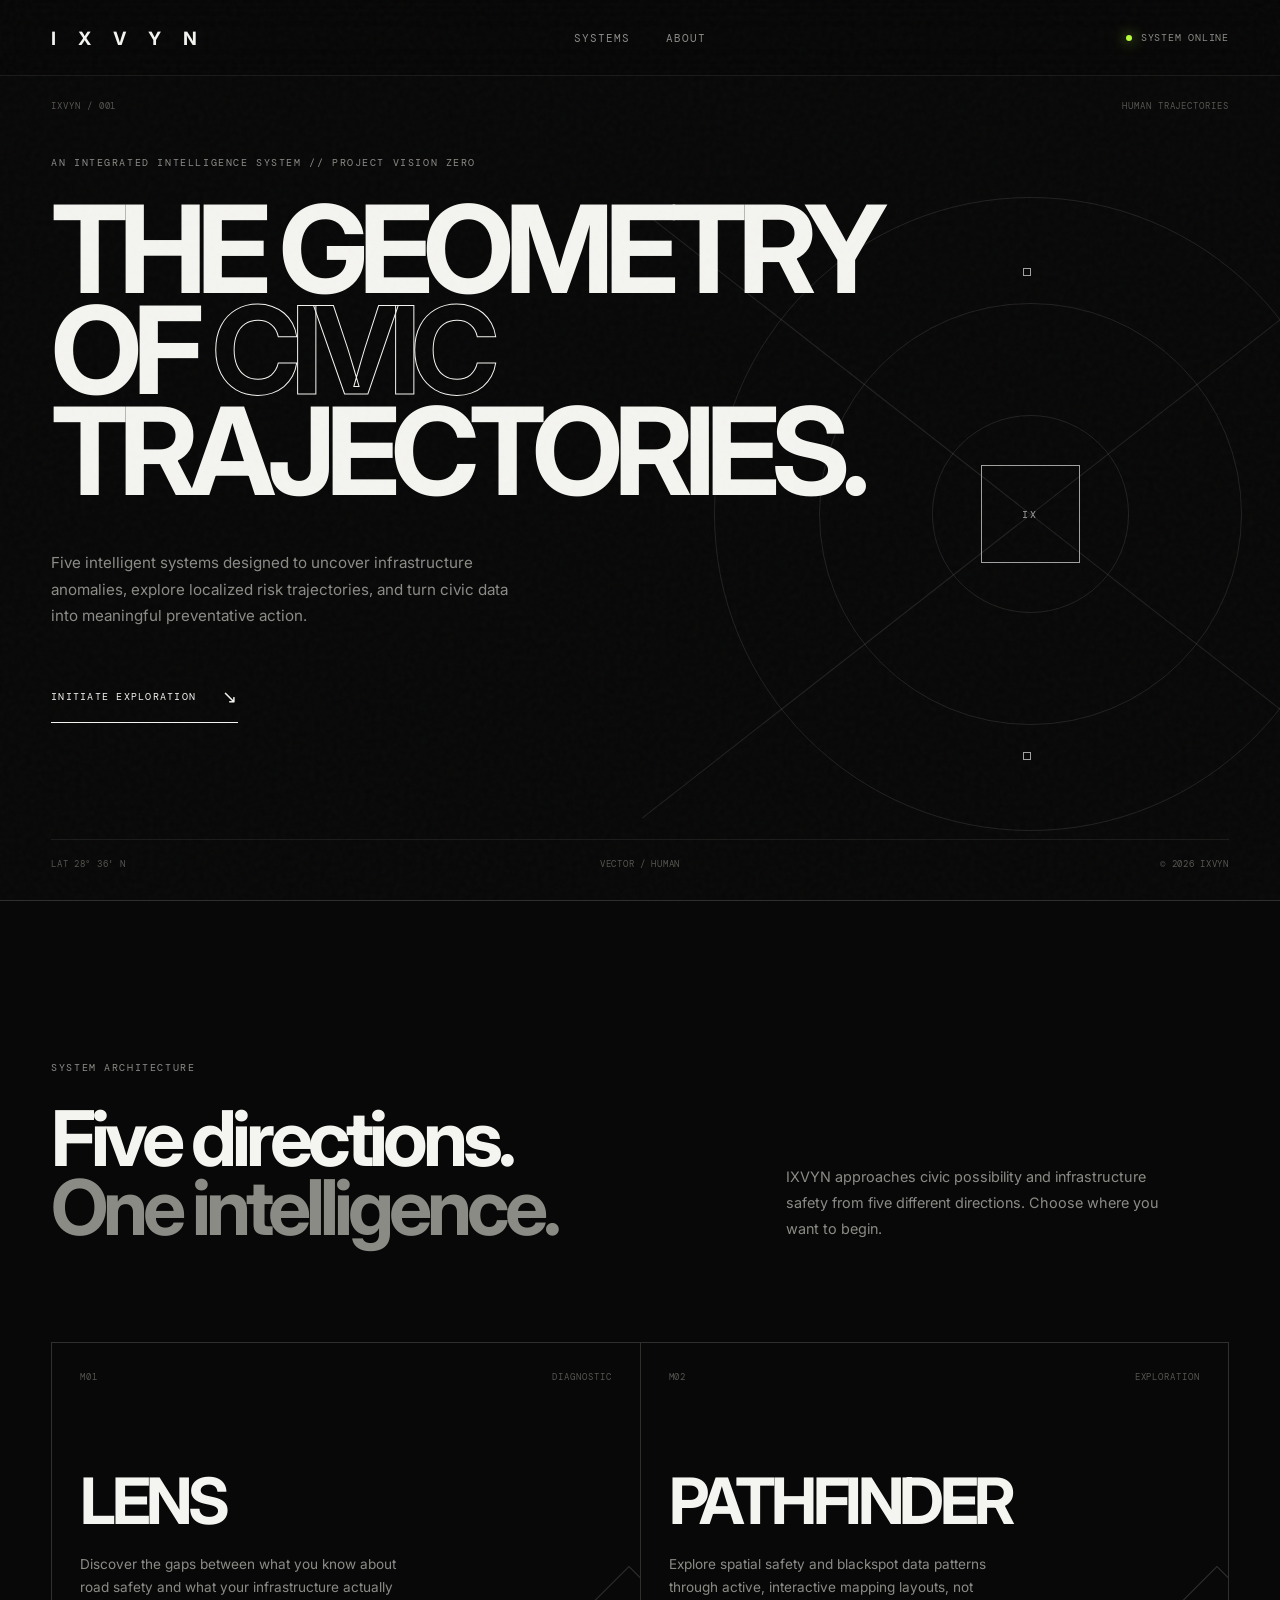
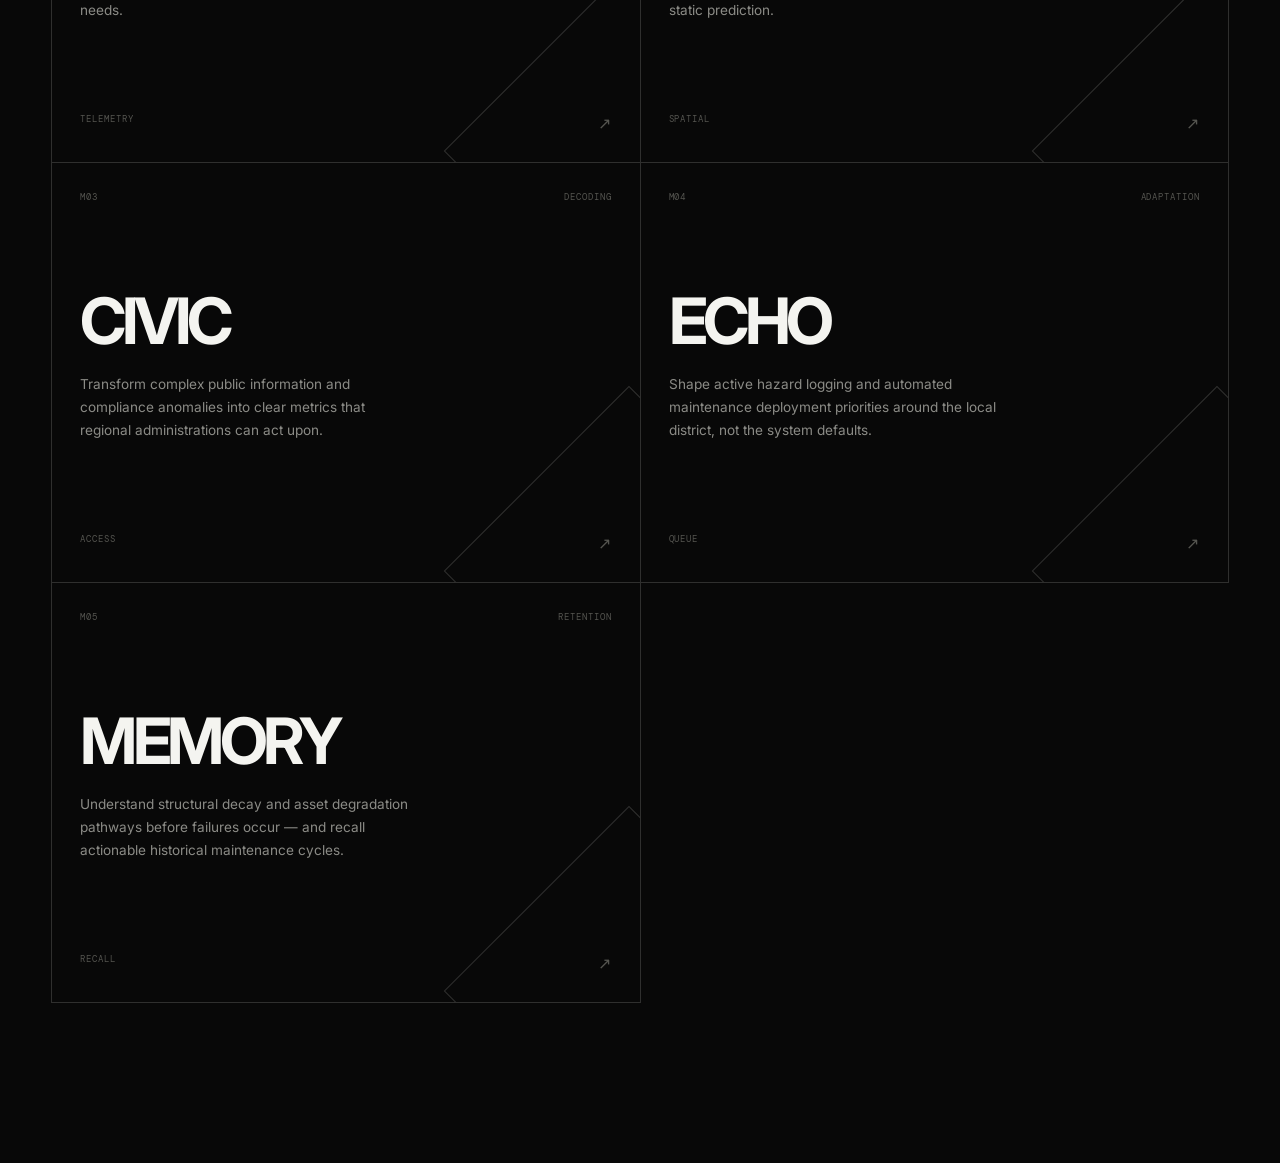
==== commit ed12afba: "Update index.html" ====
--- a/frontend/index.html
+++ b/frontend/index.html
@@ -91,7 +91,7 @@
             <div class="hero-main">
 
                 <p class="eyebrow">
-                    AN INTEGRATED INTELLIGENCE SYSTEM
+                    AN INTEGRATED INTELLIGENCE SYSTEM // PROJECT VISION ZERO
                 </p>
 
 
@@ -99,7 +99,7 @@
 
                     THE GEOMETRY<br>
 
-                    OF <span>HUMAN</span><br>
+                    OF <span>CIVIC</span><br>
 
                     TRAJECTORIES.
 
@@ -108,9 +108,8 @@
 
                 <p class="hero-description">
 
-                    Five intelligent systems designed to uncover
-                    what is missing, explore what is possible,
-                    and turn insight into meaningful action.
+                    Five intelligent systems designed to uncover infrastructure anomalies,
+                    explore localized risk trajectories, and turn civic data into meaningful preventative action.
 
                 </p>
 
@@ -168,7 +167,7 @@
             <div class="hero-footer">
 
                 <span>
-                    LAT 00° 00' 00"
+                    LAT 28° 36' N
                 </span>
 
                 <span>
@@ -182,9 +181,6 @@
             </div>
 
         </section>
-
-
-
         <!-- =============================================
              PAGE 2 — SYSTEM ARCHITECTURE
         ============================================== -->
@@ -218,9 +214,8 @@
 
                 <p class="section-copy">
 
-                    IXVYN approaches human possibility from
-                    five different directions. Choose where
-                    you want to begin.
+                    IXVYN approaches civic possibility and infrastructure safety from
+                    five different directions. Choose where you want to begin.
 
                 </p>
 
@@ -235,7 +230,9 @@
 
                 <article
                     class="system-card"
-                    data-module="lens">
+                    data-module="lens"
+                    onclick="window.location.href='lens.html'"
+                    style="cursor: pointer;">
 
                     <div class="module-top">
 
@@ -259,8 +256,8 @@
 
                         <p>
 
-                            Discover the gaps between
-                            what you know and what you need.
+                            Discover the gaps between what you know about road safety 
+                            and what your infrastructure actually needs.
 
                         </p>
 
@@ -270,7 +267,7 @@
                     <div class="module-bottom">
 
                         <span>
-                            KNOWLEDGE
+                            TELEMETRY
                         </span>
 
                         <span class="module-arrow">
@@ -287,7 +284,9 @@
 
                 <article
                     class="system-card"
-                    data-module="pathfinder">
+                    data-module="pathfinder"
+                    onclick="window.location.href='systems.html'"
+                    style="cursor: pointer;">
 
                     <div class="module-top">
 
@@ -311,8 +310,8 @@
 
                         <p>
 
-                            Explore possible futures through
-                            experience, not prediction.
+                            Explore spatial safety and blackspot data patterns through active, 
+                            interactive mapping layouts, not static prediction.
 
                         </p>
 
@@ -322,7 +321,7 @@
                     <div class="module-bottom">
 
                         <span>
-                            DIRECTION
+                            SPATIAL
                         </span>
 
                         <span class="module-arrow">
@@ -339,7 +338,9 @@
 
                 <article
                     class="system-card"
-                    data-module="civic">
+                    data-module="civic"
+                    onclick="window.location.href='systems.html'"
+                    style="cursor: pointer;">
 
                     <div class="module-top">
 
@@ -363,8 +364,8 @@
 
                         <p>
 
-                            Transform complex public information
-                            into something people can act upon.
+                            Transform complex public information and compliance anomalies 
+                            into clear metrics that regional administrations can act upon.
 
                         </p>
 
@@ -391,7 +392,9 @@
 
                 <article
                     class="system-card"
-                    data-module="echo">
+                    data-module="echo"
+                    onclick="window.location.href='systems.html'"
+                    style="cursor: pointer;">
 
                     <div class="module-top">
 
@@ -415,8 +418,8 @@
 
                         <p>
 
-                            Shape information around the person,
-                            not the other way around.
+                            Shape active hazard logging and automated maintenance deployment priorities around 
+                            the local district, not the system defaults.
 
                         </p>
 
@@ -426,7 +429,7 @@
                     <div class="module-bottom">
 
                         <span>
-                            ACCESSIBILITY
+                            QUEUE
                         </span>
 
                         <span class="module-arrow">
@@ -438,12 +441,13 @@
                 </article>
 
 
-
                 <!-- MEMORY -->
 
                 <article
-                    class="system-card system-card-wide"
-                    data-module="memory">
+                    class="system-card"
+                    data-module="memory"
+                    onclick="window.location.href='memory.html'"
+                    style="cursor: pointer;">
 
                     <div class="module-top">
 
@@ -456,7 +460,6 @@
                         </span>
 
                     </div>
-
 
                     <div class="module-content">
 
@@ -467,13 +470,12 @@
 
                         <p>
 
-                            Understand what is fading before
-                            it disappears — and bring it back.
+                            Understand structural decay and asset degradation pathways before failures occur 
+                            — and recall actionable historical maintenance cycles.
 
                         </p>
 
                     </div>
-
 
                     <div class="module-bottom">
 
@@ -489,200 +491,11 @@
 
                 </article>
 
-
             </div>
 
         </section>
 
-
-
-        <!-- =============================================
-             PAGE 3 — SELECT A DIRECTION
-        ============================================== -->
-
-        <section
-            class="direction-page"
-            id="direction">
-
-
-            <!-- BACKGROUND GEOMETRY -->
-
-            <div
-                class="direction-geometry"
-                aria-hidden="true">
-
-
-                <div
-                    class="direction-ring one">
-                </div>
-
-
-                <div
-                    class="direction-ring two">
-                </div>
-
-
-                <div
-                    class="direction-ring three">
-                </div>
-
-
-                <div
-                    class="direction-cross one">
-                </div>
-
-
-                <div
-                    class="direction-cross two">
-                </div>
-
-
-                <div
-                    class="direction-square">
-                </div>
-
-            </div>
-
-
-
-            <!-- CONTENT -->
-
-            <div class="direction-content">
-
-
-                <div class="direction-label">
-
-                    IXVYN / READY
-
-                </div>
-
-
-                <h2 class="direction-title">
-
-                    SELECT
-
-                    <span class="outline">
-                        A DIRECTION.
-                    </span>
-
-                </h2>
-
-
-                <p class="direction-copy">
-
-                    Five systems. Five ways of seeing.
-                    Choose one and let the geometry
-                    change around it.
-
-                </p>
-
-
-                <button
-                    class="direction-button"
-                    id="begin-button">
-
-                    <span>
-                        BEGIN
-                    </span>
-
-                    <span>
-                        ↗
-                    </span>
-
-                </button>
-
-            </div>
-
-        </section>
-
-
-
-        <!-- =============================================
-             ABOUT
-        ============================================== -->
-
-        <section
-            class="about"
-            id="about">
-
-
-            <div class="about-label">
-
-                <span>
-                    IXVYN / PHILOSOPHY
-                </span>
-
-            </div>
-
-
-            <div class="about-content">
-
-                <p class="eyebrow">
-                    THE PRINCIPLE
-                </p>
-
-
-                <h2>
-
-                    AI should not decide
-
-                    <em>
-                        where you go.
-                    </em>
-
-                </h2>
-
-
-                <p>
-
-                    It should help you understand where you are,
-                    reveal what you cannot see, and give you
-                    better ways forward.
-
-                </p>
-
-            </div>
-
-        </section>
-
-
-
-        <!-- =============================================
-             FOOTER
-        ============================================== -->
-
-        <section class="system-footer">
-
-            <div class="footer-grid">
-
-                <span>
-                    IXVYN
-                </span>
-
-                <span>
-                    INTELLIGENCE / HUMAN
-                </span>
-
-                <span>
-                    BUILD 001
-                </span>
-
-                <span>
-                    2026
-                </span>
-
-            </div>
-
-        </section>
-
-
     </main>
 
-
-    <!-- APP -->
-
-    <script src="app.js"></script>
-
 </body>
-
 </html>
--- a/frontend/style.css
+++ b/frontend/style.css
@@ -1,4 +1,4 @@
-@import url('https://fonts.googleapis.com/css2?family=DM+Mono:wght@300;400;500&family=Inter:wght@400;500;600;700;800&display=swap');
+@import url('https://fonts.googleapis.com/css2?family=DM+Mono:wght@300;400;500&family=Inter:wght@400;500;600;700;800;900&display=swap');
 
 :root {
     --black: #080808;
@@ -56,9 +56,10 @@
     font-family: "DM Mono", monospace;
 }
 
-/* ================================
+
+/* =====================================================
    HEADER
-================================ */
+===================================================== */
 
 .system-header {
     position: fixed;
@@ -126,16 +127,15 @@
 .status-dot {
     width: 6px;
     height: 6px;
-
     border-radius: 50%;
     background: var(--accent);
-
     box-shadow: 0 0 14px var(--accent);
 }
 
-/* ================================
+
+/* =====================================================
    HERO
-================================ */
+===================================================== */
 
 .hero {
     position: relative;
@@ -223,7 +223,9 @@
     font-size: 0.65rem;
     letter-spacing: 0.12em;
 
-    transition: gap 0.4s ease;
+    transition:
+        gap 0.4s ease,
+        opacity 0.3s ease;
 }
 
 .initiate:hover {
@@ -234,9 +236,10 @@
     font-size: 1.1rem;
 }
 
-/* ================================
-   GEOMETRY
-================================ */
+
+/* =====================================================
+   HERO GEOMETRY
+===================================================== */
 
 .hero-geometry {
     position: absolute;
@@ -248,6 +251,10 @@
     top: 18vh;
 
     opacity: 0.65;
+
+    transition:
+        transform 1s cubic-bezier(.16, 1, .3, 1),
+        opacity .6s ease;
 }
 
 .geometry-ring {
@@ -306,6 +313,10 @@
     border: 1px solid var(--white);
 
     background: var(--black);
+
+    transition:
+        transform .5s cubic-bezier(.16, 1, .3, 1),
+        background .3s ease;
 }
 
 .node-one {
@@ -336,6 +347,26 @@
     font-family: "DM Mono", monospace;
     font-size: 0.65rem;
     letter-spacing: 0.2em;
+
+    transition:
+        transform .7s cubic-bezier(.16, 1, .3, 1),
+        border-color .4s ease;
+}
+
+.hero:hover .geometry-core {
+    transform: rotate(45deg);
+}
+
+.hero:hover .node-one {
+    transform: translateY(-4px);
+}
+
+.hero:hover .node-two {
+    transform: translateX(4px);
+}
+
+.hero:hover .node-three {
+    transform: translateY(4px);
 }
 
 @keyframes rotate {
@@ -370,9 +401,10 @@
     text-align: right;
 }
 
-/* ================================
+
+/* =====================================================
    SYSTEMS
-================================ */
+===================================================== */
 
 .systems {
     padding: 160px 4vw;
@@ -410,9 +442,10 @@
     line-height: 1.8;
 }
 
-/* ================================
+
+/* =====================================================
    MODULE GRID
-================================ */
+===================================================== */
 
 .system-grid {
     display: grid;
@@ -441,7 +474,7 @@
 
     transition:
         background 0.5s ease,
-        transform 0.5s ease;
+        transform 0.5s cubic-bezier(.16, 1, .3, 1);
 }
 
 .system-card::before {
@@ -460,12 +493,13 @@
     transform: rotate(45deg);
 
     transition:
-        transform 0.7s ease,
+        transform 0.8s cubic-bezier(.16, 1, .3, 1),
         border-color 0.5s ease;
 }
 
 .system-card:hover {
     background: #11110f;
+    transform: translateY(-4px);
 }
 
 .system-card:hover::before {
@@ -482,6 +516,9 @@
 
     font-size: 0.58rem;
     letter-spacing: 0.1em;
+
+    position: relative;
+    z-index: 2;
 }
 
 .module-content {
@@ -495,6 +532,10 @@
     line-height: 0.85;
 
     letter-spacing: -0.07em;
+
+    transition:
+        transform .6s cubic-bezier(.16, 1, .3, 1),
+        letter-spacing .6s ease;
 }
 
 .module-content p {
@@ -521,15 +562,221 @@
     color: var(--accent);
 }
 
+.system-card:hover .module-content h3 {
+    transform: translateX(4px);
+    letter-spacing: -0.055em;
+}
+
 .system-card-wide {
     grid-column: 1 / -1;
 
     min-height: 350px;
 }
 
-/* ================================
+
+/* =====================================================
+   PAGE 3 — SELECT A DIRECTION
+===================================================== */
+
+.direction-page {
+    min-height: 100vh;
+
+    position: relative;
+    overflow: hidden;
+
+    border-top: 1px solid var(--line);
+
+    display: flex;
+    align-items: center;
+    justify-content: center;
+
+    background:
+        radial-gradient(
+            circle at 50% 50%,
+            rgba(255,255,255,.025),
+            transparent 60%
+        );
+}
+
+.direction-content {
+    position: relative;
+    z-index: 5;
+
+    width: 100%;
+
+    padding: 120px 4vw 90px;
+
+    text-align: center;
+}
+
+.direction-label {
+    color: var(--dim);
+
+    font-family: "DM Mono", monospace;
+    font-size: 0.58rem;
+    letter-spacing: 0.22em;
+
+    margin-bottom: 45px;
+}
+
+.direction-title {
+    font-size: clamp(5rem, 11vw, 11rem);
+
+    line-height: 0.78;
+
+    letter-spacing: -0.055em;
+
+    font-weight: 700;
+
+    text-transform: uppercase;
+}
+
+.direction-title .outline {
+    display: block;
+
+    color: transparent;
+
+    -webkit-text-stroke: 1px var(--white);
+}
+
+.direction-copy {
+    max-width: 540px;
+
+    margin: 52px auto 0;
+
+    color: var(--grey);
+
+    font-size: 0.9rem;
+    line-height: 1.8;
+}
+
+.direction-button {
+    display: inline-flex;
+    align-items: center;
+    justify-content: center;
+    gap: 22px;
+
+    margin-top: 42px;
+
+    min-width: 135px;
+
+    padding: 15px 22px;
+
+    border: 1px solid rgba(244,244,240,.4);
+
+    background: transparent;
+
+    color: var(--white);
+
+    font-family: "DM Mono", monospace;
+    font-size: 0.62rem;
+    letter-spacing: 0.14em;
+
+    cursor: pointer;
+
+    transition:
+        background .4s ease,
+        color .4s ease,
+        transform .5s cubic-bezier(.16,1,.3,1);
+}
+
+.direction-button:hover {
+    background: var(--white);
+    color: var(--black);
+    transform: translateY(-3px);
+}
+
+.direction-button:active {
+    transform: scale(.97);
+}
+
+
+/* Direction geometry */
+
+.direction-geometry {
+    position: absolute;
+
+    width: min(80vw, 900px);
+    aspect-ratio: 1;
+
+    left: 50%;
+    top: 50%;
+
+    transform: translate(-50%, -50%);
+
+    pointer-events: none;
+
+    opacity: .45;
+}
+
+.direction-ring {
+    position: absolute;
+
+    border: 1px solid var(--line-soft);
+
+    border-radius: 50%;
+
+    left: 50%;
+    top: 50%;
+
+    transform: translate(-50%, -50%);
+}
+
+.direction-ring.one {
+    width: 100%;
+    height: 100%;
+}
+
+.direction-ring.two {
+    width: 72%;
+    height: 72%;
+}
+
+.direction-ring.three {
+    width: 43%;
+    height: 43%;
+}
+
+.direction-cross {
+    position: absolute;
+
+    left: 50%;
+    top: 50%;
+
+    width: 150%;
+    height: 1px;
+
+    background: var(--line-soft);
+
+    transform-origin: center;
+}
+
+.direction-cross.one {
+    transform: translate(-50%, -50%) rotate(42deg);
+}
+
+.direction-cross.two {
+    transform: translate(-50%, -50%) rotate(-42deg);
+}
+
+.direction-square {
+    position: absolute;
+
+    width: 90px;
+    height: 90px;
+
+    left: 50%;
+    top: 50%;
+
+    transform: translate(-50%, -50%);
+
+    border: 1px solid rgba(244,244,240,.32);
+}
+
+
+/* =====================================================
    ABOUT
-================================ */
+===================================================== */
 
 .about {
     min-height: 90vh;
@@ -578,9 +825,10 @@
     line-height: 1.8;
 }
 
-/* ================================
+
+/* =====================================================
    FOOTER
-================================ */
+===================================================== */
 
 .system-footer {
     padding: 25px 4vw;
@@ -602,9 +850,56 @@
     text-align: right;
 }
 
-/* ================================
+
+/* =====================================================
+   PAGE 3 → PAGE 4 TRANSITION
+===================================================== */
+
+.direction-page.transitioning .direction-content {
+    animation:
+        directionFade .75s cubic-bezier(.16,1,.3,1) forwards;
+}
+
+.direction-page.transitioning .direction-geometry {
+    animation:
+        geometryCollapse 1s cubic-bezier(.16,1,.3,1) forwards;
+}
+
+@keyframes directionFade {
+
+    0% {
+        opacity: 1;
+        transform: translateY(0);
+    }
+
+    100% {
+        opacity: 0;
+        transform: translateY(-25px);
+    }
+}
+
+@keyframes geometryCollapse {
+
+    0% {
+        transform: translate(-50%, -50%) rotate(0deg) scale(1);
+        opacity: .45;
+    }
+
+    50% {
+        transform: translate(-50%, -50%) rotate(35deg) scale(.72);
+        opacity: .8;
+    }
+
+    100% {
+        transform: translate(-50%, -50%) rotate(90deg) scale(.05);
+        opacity: 0;
+    }
+}
+
+
+/* =====================================================
    RESPONSIVE
-================================ */
+===================================================== */
 
 @media (max-width: 800px) {
 
@@ -633,7 +928,6 @@
         width: 90vw;
         right: -35vw;
         top: 38vh;
-
         opacity: 0.35;
     }
 
@@ -673,6 +967,22 @@
         min-height: 330px;
     }
 
+    .direction-content {
+        padding: 110px 24px 80px;
+    }
+
+    .direction-title {
+        font-size: clamp(4rem, 16vw, 7rem);
+    }
+
+    .direction-copy {
+        max-width: 330px;
+    }
+
+    .direction-geometry {
+        width: 125vw;
+    }
+
     .about {
         padding: 110px 24px;
         grid-template-columns: 1fr;
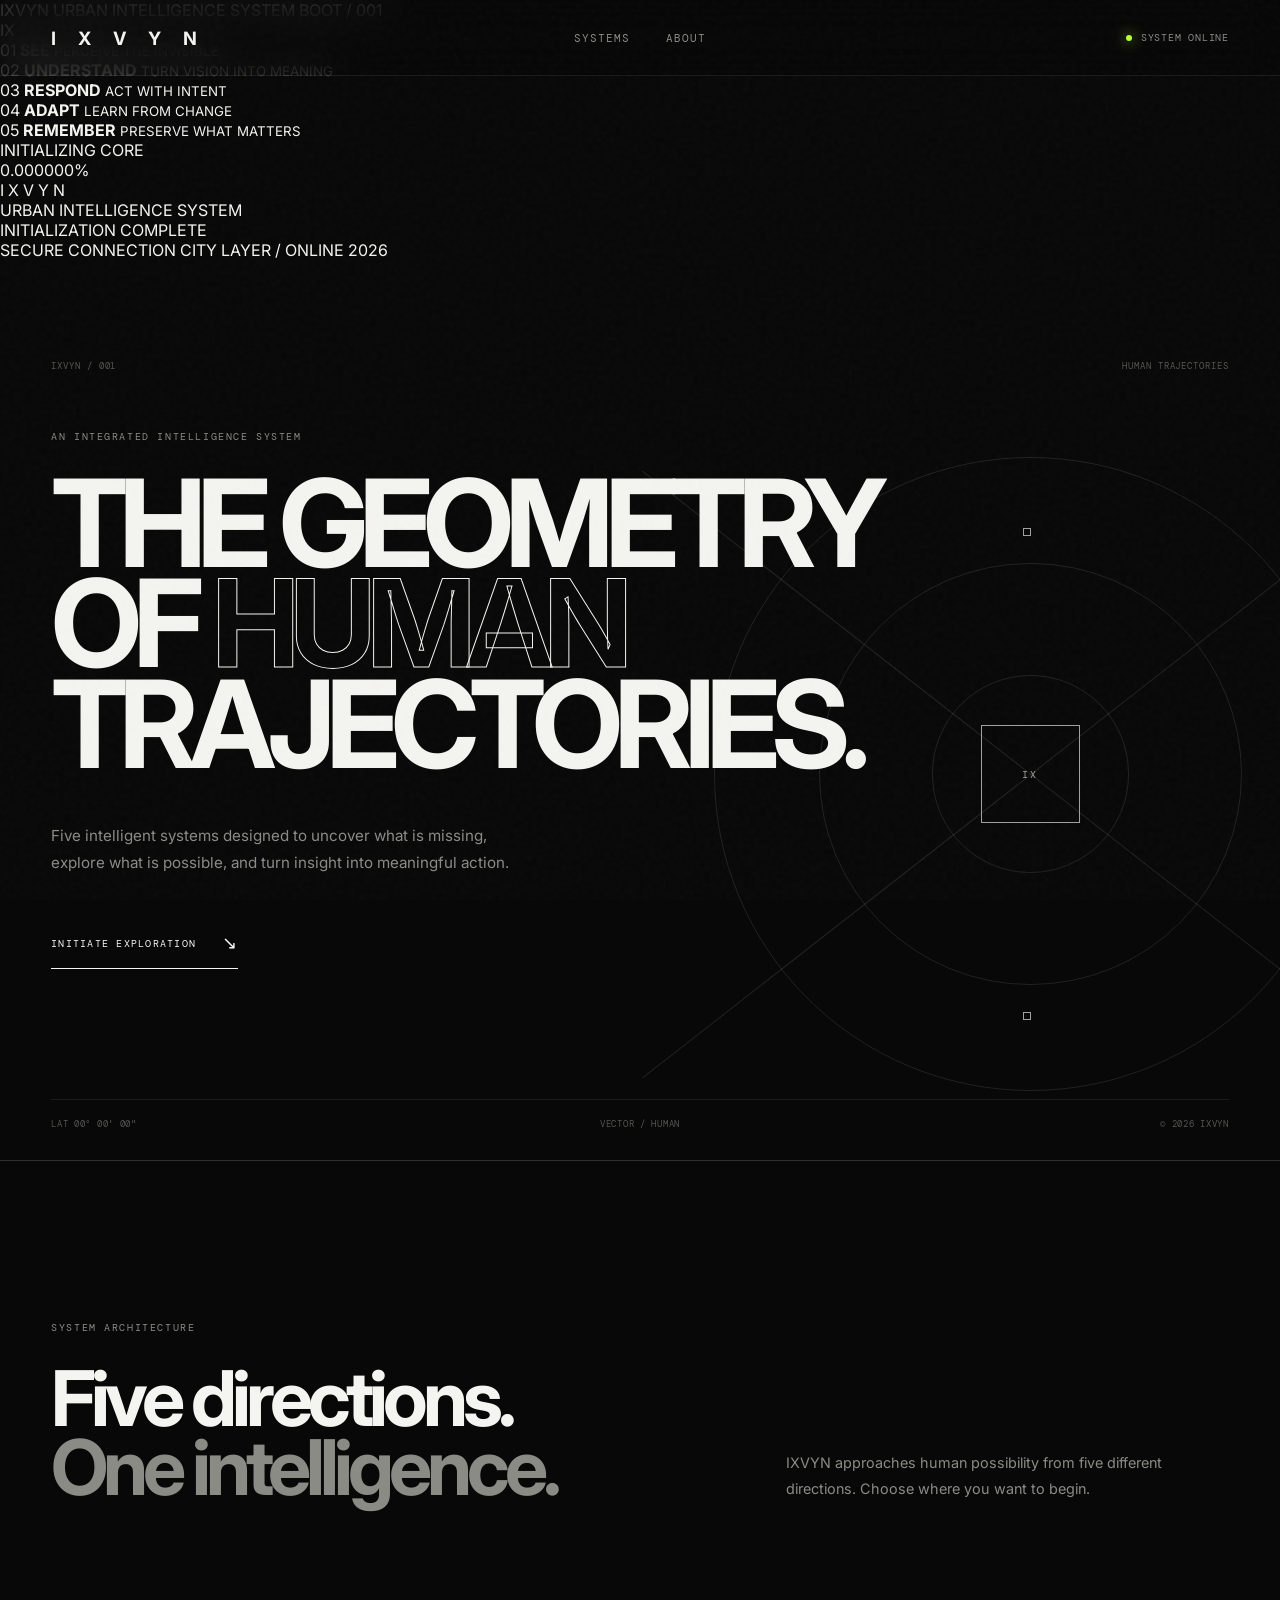
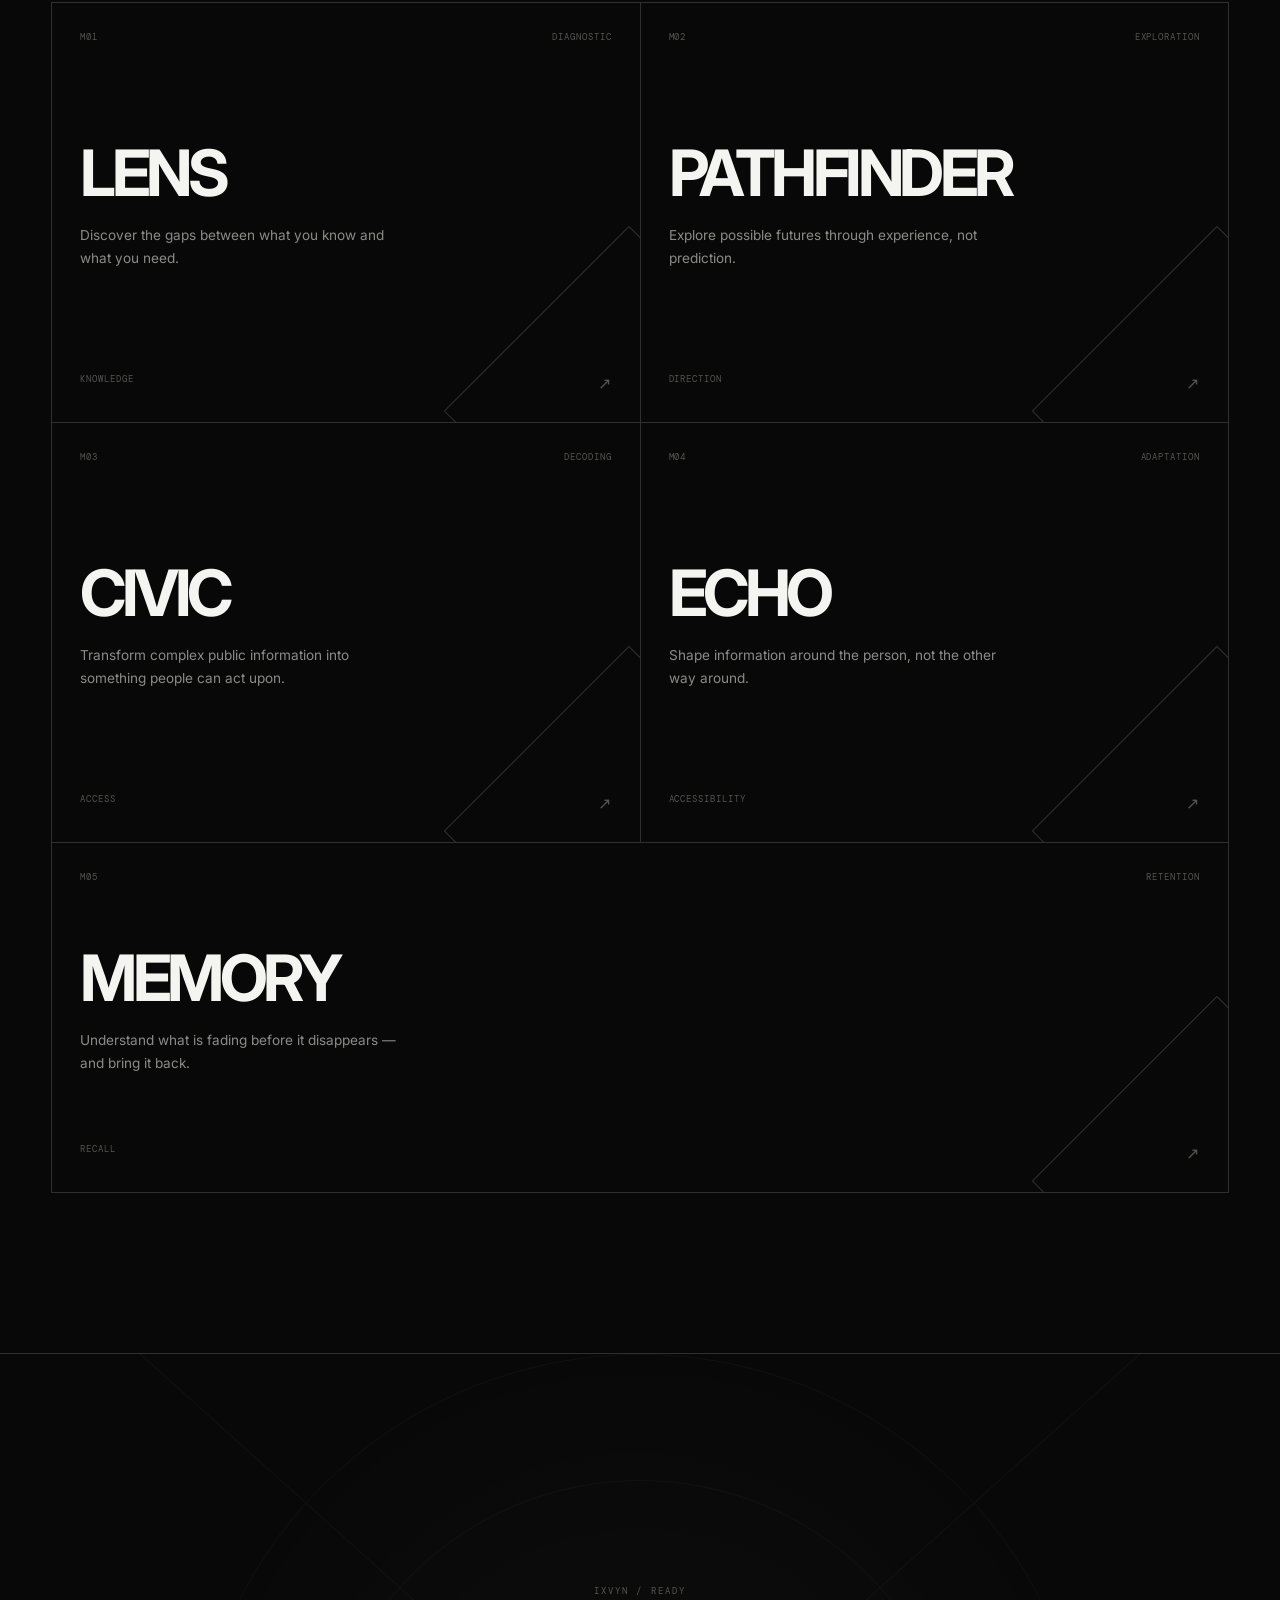
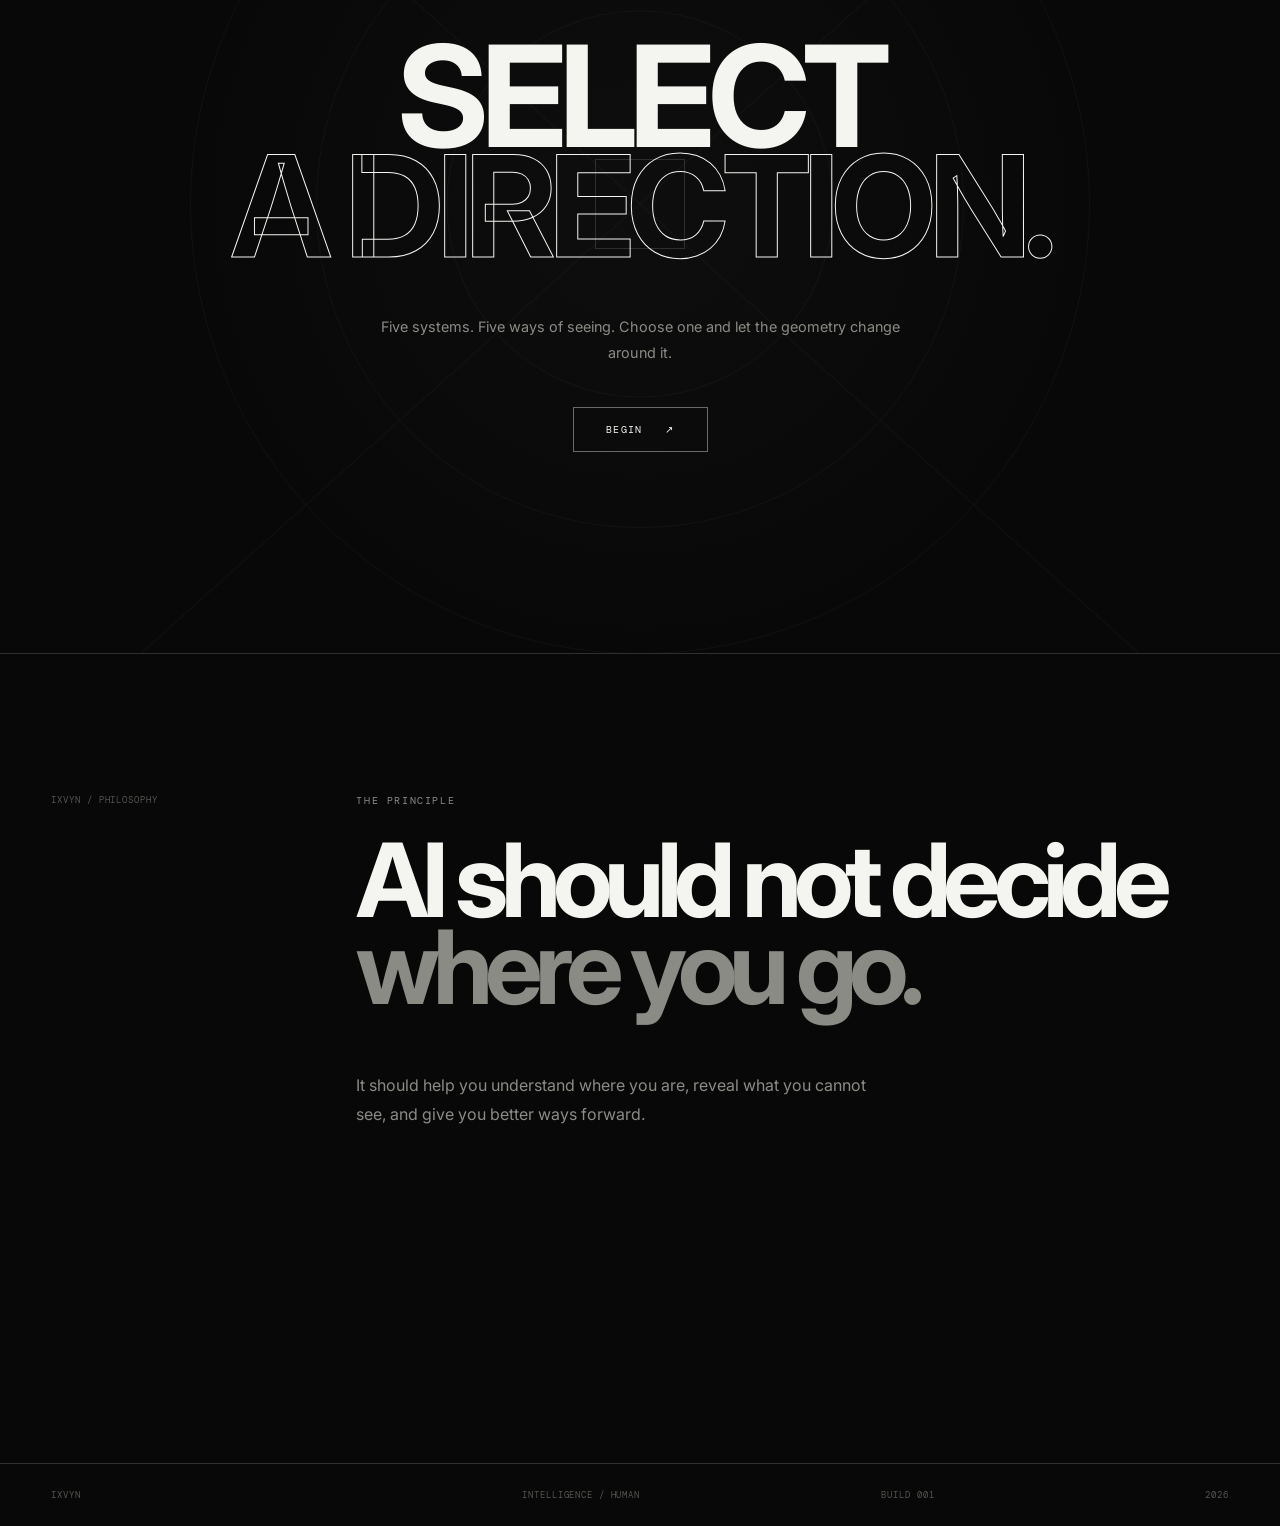
==== commit 575ca617: "Update index.html" ====
--- a/frontend/index.html
+++ b/frontend/index.html
@@ -22,480 +22,1013 @@
 
 <body>
 
+
+<!-- =========================================================
+     IXVYN // BOOT SEQUENCE
+========================================================= -->
+
+<div class="ixvyn-boot" id="ixvyn-boot">
+
+    <div class="boot-grid"></div>
+
+    <div class="boot-scanline"></div>
+
+    <div class="boot-corner boot-corner-tl"></div>
+    <div class="boot-corner boot-corner-tr"></div>
+    <div class="boot-corner boot-corner-bl"></div>
+    <div class="boot-corner boot-corner-br"></div>
+
+
+    <div class="boot-header">
+
+        <span>
+            IXVYN
+        </span>
+
+        <span>
+            URBAN INTELLIGENCE SYSTEM
+        </span>
+
+        <span>
+            BOOT / 001
+        </span>
+
+    </div>
+
+
+    <div class="boot-stage">
+
+
+        <!-- =================================================
+             CORE
+        ================================================== -->
+
+        <div class="boot-core">
+
+            <div class="boot-core-ring ring-a"></div>
+
+            <div class="boot-core-ring ring-b"></div>
+
+            <div class="boot-core-ring ring-c"></div>
+
+            <div class="boot-core-cross horizontal"></div>
+
+            <div class="boot-core-cross vertical"></div>
+
+            <div class="boot-core-point"></div>
+
+            <div class="boot-core-label">
+                IX
+            </div>
+
+        </div>
+
+
+        <!-- =================================================
+             CITY NETWORK
+        ================================================== -->
+
+        <div
+            class="boot-city"
+            id="boot-city">
+
+            <span class="city-node n01"></span>
+            <span class="city-node n02"></span>
+            <span class="city-node n03"></span>
+            <span class="city-node n04"></span>
+            <span class="city-node n05"></span>
+
+            <span class="city-node n06"></span>
+            <span class="city-node n07"></span>
+            <span class="city-node n08"></span>
+            <span class="city-node n09"></span>
+            <span class="city-node n10"></span>
+
+            <span class="city-node n11"></span>
+            <span class="city-node n12"></span>
+            <span class="city-node n13"></span>
+            <span class="city-node n14"></span>
+            <span class="city-node n15"></span>
+
+            <span class="city-node n16"></span>
+            <span class="city-node n17"></span>
+            <span class="city-node n18"></span>
+            <span class="city-node n19"></span>
+            <span class="city-node n20"></span>
+
+
+            <span class="city-line l01"></span>
+            <span class="city-line l02"></span>
+            <span class="city-line l03"></span>
+            <span class="city-line l04"></span>
+
+            <span class="city-line l05"></span>
+            <span class="city-line l06"></span>
+            <span class="city-line l07"></span>
+            <span class="city-line l08"></span>
+
+            <span class="city-line l09"></span>
+            <span class="city-line l10"></span>
+            <span class="city-line l11"></span>
+            <span class="city-line l12"></span>
+
+        </div>
+
+
+        <!-- =================================================
+             FIVE SYSTEMS
+        ================================================== -->
+
+        <div
+            class="boot-systems"
+            id="boot-systems">
+
+
+            <div
+                class="boot-system boot-system-1">
+
+                <span>
+                    01
+                </span>
+
+                <strong>
+                    SEE
+                </strong>
+
+                <small>
+                    PERCEIVE THE INVISIBLE
+                </small>
+
+            </div>
+
+
+            <div
+                class="boot-system boot-system-2">
+
+                <span>
+                    02
+                </span>
+
+                <strong>
+                    UNDERSTAND
+                </strong>
+
+                <small>
+                    TURN VISION INTO MEANING
+                </small>
+
+            </div>
+
+
+            <div
+                class="boot-system boot-system-3">
+
+                <span>
+                    03
+                </span>
+
+                <strong>
+                    RESPOND
+                </strong>
+
+                <small>
+                    ACT WITH INTENT
+                </small>
+
+            </div>
+
+
+            <div
+                class="boot-system boot-system-4">
+
+                <span>
+                    04
+                </span>
+
+                <strong>
+                    ADAPT
+                </strong>
+
+                <small>
+                    LEARN FROM CHANGE
+                </small>
+
+            </div>
+
+
+            <div
+                class="boot-system boot-system-5">
+
+                <span>
+                    05
+                </span>
+
+                <strong>
+                    REMEMBER
+                </strong>
+
+                <small>
+                    PRESERVE WHAT MATTERS
+                </small>
+
+            </div>
+
+
+        </div>
+
+
+        <!-- =================================================
+             CENTER MESSAGE
+        ================================================== -->
+
+        <div
+            class="boot-message"
+            id="boot-message">
+
+            <div class="boot-message-small">
+                INITIALIZING CORE
+            </div>
+
+            <div class="boot-message-main">
+                0.000000%
+            </div>
+
+        </div>
+
+
+        <!-- =================================================
+             FINAL IXVYN
+        ================================================== -->
+
+        <div
+            class="boot-final"
+            id="boot-final">
+
+            <div class="boot-final-wordmark">
+                I X V Y N
+            </div>
+
+            <div class="boot-final-sub">
+                URBAN INTELLIGENCE SYSTEM
+            </div>
+
+            <div class="boot-final-status">
+
+                <span></span>
+
+                INITIALIZATION COMPLETE
+
+            </div>
+
+        </div>
+
+
+    </div>
+
+
     <!-- =================================================
-         SYSTEM HEADER
+         BOOT FOOTER
     ================================================== -->
 
-    <header class="system-header">
-
-        <a href="#"
-           class="wordmark"
-           aria-label="IXVYN home">
-
-            I X V Y N
-
+    <div class="boot-footer">
+
+        <span>
+            SECURE CONNECTION
+        </span>
+
+        <span>
+            CITY LAYER / ONLINE
+        </span>
+
+        <span>
+            2026
+        </span>
+
+    </div>
+
+
+</div>
+
+
+
+<!-- =================================================
+     SYSTEM HEADER
+================================================== -->
+
+<header class="system-header">
+
+    <a
+        href="#"
+        class="wordmark"
+        aria-label="IXVYN home">
+
+        I X V Y N
+
+    </a>
+
+
+    <nav class="system-nav">
+
+        <a href="#systems">
+            Systems
         </a>
 
-
-        <nav class="system-nav">
-
-            <a href="#systems">
-                Systems
+        <a href="#about">
+            About
+        </a>
+
+    </nav>
+
+
+    <div class="system-status">
+
+        <span class="status-dot"></span>
+
+        SYSTEM ONLINE
+
+    </div>
+
+</header>
+
+
+
+<!-- =================================================
+     MAIN
+================================================== -->
+
+<main>
+
+
+    <!-- =============================================
+         PAGE 1 — HERO
+    ============================================== -->
+
+    <section class="hero">
+
+
+        <div class="hero-index">
+
+            <span>
+                IXVYN / 001
+            </span>
+
+            <span>
+                HUMAN TRAJECTORIES
+            </span>
+
+        </div>
+
+
+        <div class="hero-main">
+
+            <p class="eyebrow">
+                AN INTEGRATED INTELLIGENCE SYSTEM
+            </p>
+
+
+            <h1>
+
+                THE GEOMETRY<br>
+
+                OF <span>HUMAN</span><br>
+
+                TRAJECTORIES.
+
+            </h1>
+
+
+            <p class="hero-description">
+
+                Five intelligent systems designed to uncover
+                what is missing, explore what is possible,
+                and turn insight into meaningful action.
+
+            </p>
+
+
+            <a
+                href="#systems"
+                class="initiate">
+
+                <span>
+                    INITIATE EXPLORATION
+                </span>
+
+                <span class="initiate-arrow">
+                    ↘
+                </span>
+
             </a>
 
-            <a href="#about">
-                About
-            </a>
-
-        </nav>
-
-
-        <div class="system-status">
-
-            <span class="status-dot"></span>
-
-            SYSTEM ONLINE
-
-        </div>
-
-    </header>
-
-
-
-    <!-- =================================================
-         MAIN
-    ================================================== -->
-
-    <main>
-
-
-        <!-- =============================================
-             PAGE 1 — HERO
-        ============================================== -->
-
-        <section class="hero">
-
-            <div class="hero-index">
+        </div>
+
+
+
+        <!-- =========================================
+             HERO GEOMETRY
+        ========================================== -->
+
+        <div
+            class="hero-geometry"
+            aria-hidden="true">
+
+
+            <div
+                class="geometry-ring ring-one">
+            </div>
+
+
+            <div
+                class="geometry-ring ring-two">
+            </div>
+
+
+            <div
+                class="geometry-ring ring-three">
+            </div>
+
+
+            <div
+                class="geometry-line line-one">
+            </div>
+
+
+            <div
+                class="geometry-line line-two">
+            </div>
+
+
+            <div
+                class="geometry-node node-one">
+            </div>
+
+
+            <div
+                class="geometry-node node-two">
+            </div>
+
+
+            <div
+                class="geometry-node node-three">
+            </div>
+
+
+            <div class="geometry-core">
+                IX
+            </div>
+
+
+        </div>
+
+
+        <div class="hero-footer">
+
+            <span>
+                LAT 00° 00' 00"
+            </span>
+
+            <span>
+                VECTOR / HUMAN
+            </span>
+
+            <span>
+                © 2026 IXVYN
+            </span>
+
+        </div>
+
+
+    </section>
+
+
+
+    <!-- =============================================
+         PAGE 2 — SYSTEM ARCHITECTURE
+    ============================================== -->
+
+    <section
+        class="systems"
+        id="systems">
+
+
+        <div class="section-intro">
+
+
+            <div>
+
+                <p class="eyebrow">
+                    SYSTEM ARCHITECTURE
+                </p>
+
+
+                <h2>
+
+                    Five directions.<br>
+
+                    <span>
+                        One intelligence.
+                    </span>
+
+                </h2>
+
+            </div>
+
+
+            <p class="section-copy">
+
+                IXVYN approaches human possibility from
+                five different directions. Choose where
+                you want to begin.
+
+            </p>
+
+
+        </div>
+
+
+
+        <div class="system-grid">
+
+
+            <!-- =========================================
+                 LENS
+            ========================================== -->
+
+            <article
+                class="system-card"
+                data-module="lens">
+
+
+                <div class="module-top">
+
+                    <span>
+                        M01
+                    </span>
+
+                    <span>
+                        DIAGNOSTIC
+                    </span>
+
+                </div>
+
+
+                <div class="module-content">
+
+                    <h3>
+                        LENS
+                    </h3>
+
+                    <p>
+
+                        Discover the gaps between
+                        what you know and what you need.
+
+                    </p>
+
+                </div>
+
+
+                <div class="module-bottom">
+
+                    <span>
+                        KNOWLEDGE
+                    </span>
+
+                    <span class="module-arrow">
+                        ↗
+                    </span>
+
+                </div>
+
+
+            </article>
+
+
+
+            <!-- =========================================
+                 PATHFINDER
+            ========================================== -->
+
+            <article
+                class="system-card"
+                data-module="pathfinder">
+
+
+                <div class="module-top">
+
+                    <span>
+                        M02
+                    </span>
+
+                    <span>
+                        EXPLORATION
+                    </span>
+
+                </div>
+
+
+                <div class="module-content">
+
+                    <h3>
+                        PATHFINDER
+                    </h3>
+
+                    <p>
+
+                        Explore possible futures through
+                        experience, not prediction.
+
+                    </p>
+
+                </div>
+
+
+                <div class="module-bottom">
+
+                    <span>
+                        DIRECTION
+                    </span>
+
+                    <span class="module-arrow">
+                        ↗
+                    </span>
+
+                </div>
+
+
+            </article>
+
+
+
+            <!-- =========================================
+                 CIVIC
+            ========================================== -->
+
+            <article
+                class="system-card"
+                data-module="civic">
+
+
+                <div class="module-top">
+
+                    <span>
+                        M03
+                    </span>
+
+                    <span>
+                        DECODING
+                    </span>
+
+                </div>
+
+
+                <div class="module-content">
+
+                    <h3>
+                        CIVIC
+                    </h3>
+
+                    <p>
+
+                        Transform complex public information
+                        into something people can act upon.
+
+                    </p>
+
+                </div>
+
+
+                <div class="module-bottom">
+
+                    <span>
+                        ACCESS
+                    </span>
+
+                    <span class="module-arrow">
+                        ↗
+                    </span>
+
+                </div>
+
+
+            </article>
+
+
+
+            <!-- =========================================
+                 ECHO
+            ========================================== -->
+
+            <article
+                class="system-card"
+                data-module="echo">
+
+
+                <div class="module-top">
+
+                    <span>
+                        M04
+                    </span>
+
+                    <span>
+                        ADAPTATION
+                    </span>
+
+                </div>
+
+
+                <div class="module-content">
+
+                    <h3>
+                        ECHO
+                    </h3>
+
+                    <p>
+
+                        Shape information around the person,
+                        not the other way around.
+
+                    </p>
+
+                </div>
+
+
+                <div class="module-bottom">
+
+                    <span>
+                        ACCESSIBILITY
+                    </span>
+
+                    <span class="module-arrow">
+                        ↗
+                    </span>
+
+                </div>
+
+
+            </article>
+
+
+
+            <!-- =========================================
+                 MEMORY
+            ========================================== -->
+
+            <article
+                class="system-card system-card-wide"
+                data-module="memory">
+
+
+                <div class="module-top">
+
+                    <span>
+                        M05
+                    </span>
+
+                    <span>
+                        RETENTION
+                    </span>
+
+                </div>
+
+
+                <div class="module-content">
+
+                    <h3>
+                        MEMORY
+                    </h3>
+
+                    <p>
+
+                        Understand what is fading before
+                        it disappears — and bring it back.
+
+                    </p>
+
+                </div>
+
+
+                <div class="module-bottom">
+
+                    <span>
+                        RECALL
+                    </span>
+
+                    <span class="module-arrow">
+                        ↗
+                    </span>
+
+                </div>
+
+
+            </article>
+
+
+        </div>
+
+
+    </section>
+
+
+
+    <!-- =============================================
+         PAGE 3 — SELECT A DIRECTION
+    ============================================== -->
+
+    <section
+        class="direction-page"
+        id="direction">
+
+
+        <!-- BACKGROUND GEOMETRY -->
+
+        <div
+            class="direction-geometry"
+            aria-hidden="true">
+
+
+            <div
+                class="direction-ring one">
+            </div>
+
+
+            <div
+                class="direction-ring two">
+            </div>
+
+
+            <div
+                class="direction-ring three">
+            </div>
+
+
+            <div
+                class="direction-cross one">
+            </div>
+
+
+            <div
+                class="direction-cross two">
+            </div>
+
+
+            <div
+                class="direction-square">
+            </div>
+
+
+        </div>
+
+
+
+        <!-- CONTENT -->
+
+        <div class="direction-content">
+
+
+            <div class="direction-label">
+                IXVYN / READY
+            </div>
+
+
+            <h2 class="direction-title">
+
+                SELECT
+
+                <span class="outline">
+                    A DIRECTION.
+                </span>
+
+            </h2>
+
+
+            <p class="direction-copy">
+
+                Five systems. Five ways of seeing.
+                Choose one and let the geometry
+                change around it.
+
+            </p>
+
+
+            <button
+                class="direction-button"
+                id="begin-button">
 
                 <span>
-                    IXVYN / 001
+                    BEGIN
                 </span>
 
                 <span>
-                    HUMAN TRAJECTORIES
+                    ↗
                 </span>
 
-            </div>
-
-
-            <div class="hero-main">
-
-                <p class="eyebrow">
-                    AN INTEGRATED INTELLIGENCE SYSTEM // PROJECT VISION ZERO
-                </p>
-
-
-                <h1>
-
-                    THE GEOMETRY<br>
-
-                    OF <span>CIVIC</span><br>
-
-                    TRAJECTORIES.
-
-                </h1>
-
-
-                <p class="hero-description">
-
-                    Five intelligent systems designed to uncover infrastructure anomalies,
-                    explore localized risk trajectories, and turn civic data into meaningful preventative action.
-
-                </p>
-
-
-                <a href="#systems"
-                   class="initiate">
-
-                    <span>
-                        INITIATE EXPLORATION
-                    </span>
-
-                    <span class="initiate-arrow">
-                        ↘
-                    </span>
-
-                </a>
-
-            </div>
-
-
-
-            <!-- HERO GEOMETRY -->
-
-            <div class="hero-geometry"
-                 aria-hidden="true">
-
-                <div class="geometry-ring ring-one"></div>
-
-                <div class="geometry-ring ring-two"></div>
-
-                <div class="geometry-ring ring-three"></div>
-
-
-                <div class="geometry-line line-one"></div>
-
-                <div class="geometry-line line-two"></div>
-
-
-                <div class="geometry-node node-one"></div>
-
-                <div class="geometry-node node-two"></div>
-
-                <div class="geometry-node node-three"></div>
-
-
-                <div class="geometry-core">
-
-                    IX
-
-                </div>
-
-            </div>
-
-
-            <div class="hero-footer">
-
-                <span>
-                    LAT 28° 36' N
-                </span>
-
-                <span>
-                    VECTOR / HUMAN
-                </span>
-
-                <span>
-                    © 2026 IXVYN
-                </span>
-
-            </div>
-
-        </section>
-        <!-- =============================================
-             PAGE 2 — SYSTEM ARCHITECTURE
-        ============================================== -->
-
-        <section
-            class="systems"
-            id="systems">
-
-
-            <div class="section-intro">
-
-                <div>
-
-                    <p class="eyebrow">
-                        SYSTEM ARCHITECTURE
-                    </p>
-
-
-                    <h2>
-
-                        Five directions.<br>
-
-                        <span>
-                            One intelligence.
-                        </span>
-
-                    </h2>
-
-                </div>
-
-
-                <p class="section-copy">
-
-                    IXVYN approaches civic possibility and infrastructure safety from
-                    five different directions. Choose where you want to begin.
-
-                </p>
-
-            </div>
-
-
-
-            <div class="system-grid">
-
-
-                <!-- LENS -->
-
-                <article
-                    class="system-card"
-                    data-module="lens"
-                    onclick="window.location.href='lens.html'"
-                    style="cursor: pointer;">
-
-                    <div class="module-top">
-
-                        <span>
-                            M01
-                        </span>
-
-                        <span>
-                            DIAGNOSTIC
-                        </span>
-
-                    </div>
-
-
-                    <div class="module-content">
-
-                        <h3>
-                            LENS
-                        </h3>
-
-
-                        <p>
-
-                            Discover the gaps between what you know about road safety 
-                            and what your infrastructure actually needs.
-
-                        </p>
-
-                    </div>
-
-
-                    <div class="module-bottom">
-
-                        <span>
-                            TELEMETRY
-                        </span>
-
-                        <span class="module-arrow">
-                            ↗
-                        </span>
-
-                    </div>
-
-                </article>
-
-
-
-                <!-- PATHFINDER -->
-
-                <article
-                    class="system-card"
-                    data-module="pathfinder"
-                    onclick="window.location.href='systems.html'"
-                    style="cursor: pointer;">
-
-                    <div class="module-top">
-
-                        <span>
-                            M02
-                        </span>
-
-                        <span>
-                            EXPLORATION
-                        </span>
-
-                    </div>
-
-
-                    <div class="module-content">
-
-                        <h3>
-                            PATHFINDER
-                        </h3>
-
-
-                        <p>
-
-                            Explore spatial safety and blackspot data patterns through active, 
-                            interactive mapping layouts, not static prediction.
-
-                        </p>
-
-                    </div>
-
-
-                    <div class="module-bottom">
-
-                        <span>
-                            SPATIAL
-                        </span>
-
-                        <span class="module-arrow">
-                            ↗
-                        </span>
-
-                    </div>
-
-                </article>
-
-
-
-                <!-- CIVIC -->
-
-                <article
-                    class="system-card"
-                    data-module="civic"
-                    onclick="window.location.href='systems.html'"
-                    style="cursor: pointer;">
-
-                    <div class="module-top">
-
-                        <span>
-                            M03
-                        </span>
-
-                        <span>
-                            DECODING
-                        </span>
-
-                    </div>
-
-
-                    <div class="module-content">
-
-                        <h3>
-                            CIVIC
-                        </h3>
-
-
-                        <p>
-
-                            Transform complex public information and compliance anomalies 
-                            into clear metrics that regional administrations can act upon.
-
-                        </p>
-
-                    </div>
-
-
-                    <div class="module-bottom">
-
-                        <span>
-                            ACCESS
-                        </span>
-
-                        <span class="module-arrow">
-                            ↗
-                        </span>
-
-                    </div>
-
-                </article>
-
-
-
-                <!-- ECHO -->
-
-                <article
-                    class="system-card"
-                    data-module="echo"
-                    onclick="window.location.href='systems.html'"
-                    style="cursor: pointer;">
-
-                    <div class="module-top">
-
-                        <span>
-                            M04
-                        </span>
-
-                        <span>
-                            ADAPTATION
-                        </span>
-
-                    </div>
-
-
-                    <div class="module-content">
-
-                        <h3>
-                            ECHO
-                        </h3>
-
-
-                        <p>
-
-                            Shape active hazard logging and automated maintenance deployment priorities around 
-                            the local district, not the system defaults.
-
-                        </p>
-
-                    </div>
-
-
-                    <div class="module-bottom">
-
-                        <span>
-                            QUEUE
-                        </span>
-
-                        <span class="module-arrow">
-                            ↗
-                        </span>
-
-                    </div>
-
-                </article>
-
-
-                <!-- MEMORY -->
-
-                <article
-                    class="system-card"
-                    data-module="memory"
-                    onclick="window.location.href='memory.html'"
-                    style="cursor: pointer;">
-
-                    <div class="module-top">
-
-                        <span>
-                            M05
-                        </span>
-
-                        <span>
-                            RETENTION
-                        </span>
-
-                    </div>
-
-                    <div class="module-content">
-
-                        <h3>
-                            MEMORY
-                        </h3>
-
-
-                        <p>
-
-                            Understand structural decay and asset degradation pathways before failures occur 
-                            — and recall actionable historical maintenance cycles.
-
-                        </p>
-
-                    </div>
-
-                    <div class="module-bottom">
-
-                        <span>
-                            RECALL
-                        </span>
-
-                        <span class="module-arrow">
-                            ↗
-                        </span>
-
-                    </div>
-
-                </article>
-
-            </div>
-
-        </section>
-
-    </main>
+            </button>
+
+
+        </div>
+
+
+    </section>
+
+
+
+    <!-- =============================================
+         ABOUT
+    ============================================== -->
+
+    <section
+        class="about"
+        id="about">
+
+
+        <div class="about-label">
+
+            <span>
+                IXVYN / PHILOSOPHY
+            </span>
+
+        </div>
+
+
+        <div class="about-content">
+
+            <p class="eyebrow">
+                THE PRINCIPLE
+            </p>
+
+
+            <h2>
+
+                AI should not decide
+
+                <em>
+                    where you go.
+                </em>
+
+            </h2>
+
+
+            <p>
+
+                It should help you understand where you are,
+                reveal what you cannot see, and give you
+                better ways forward.
+
+            </p>
+
+
+        </div>
+
+
+    </section>
+
+
+
+    <!-- =============================================
+         FOOTER
+    ============================================== -->
+
+    <section class="system-footer">
+
+
+        <div class="footer-grid">
+
+            <span>
+                IXVYN
+            </span>
+
+            <span>
+                INTELLIGENCE / HUMAN
+            </span>
+
+            <span>
+                BUILD 001
+            </span>
+
+            <span>
+                2026
+            </span>
+
+        </div>
+
+
+    </section>
+
+
+</main>
+
+
+
+<!-- =================================================
+     JAVASCRIPT
+================================================== -->
+
+<script src="boot.js"></script>
+
+<script src="app.js"></script>
+
 
 </body>
+
 </html>
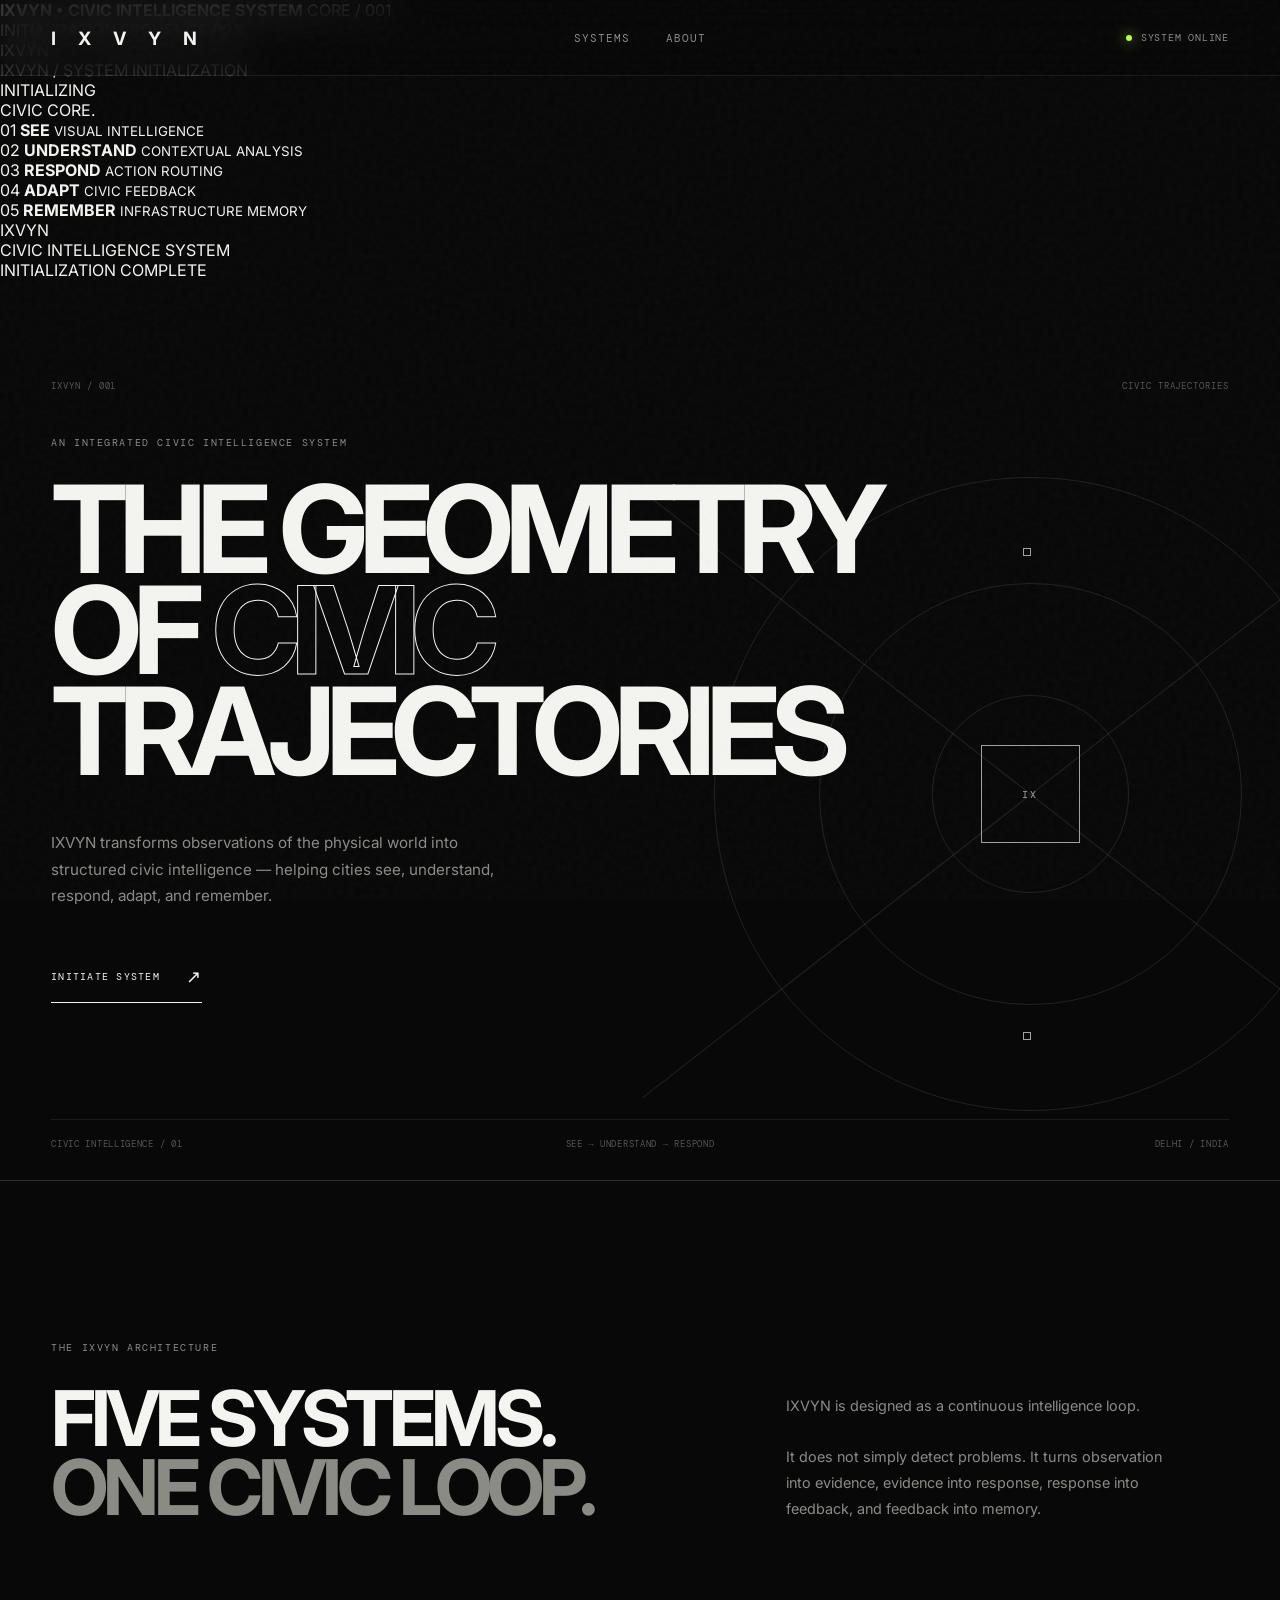
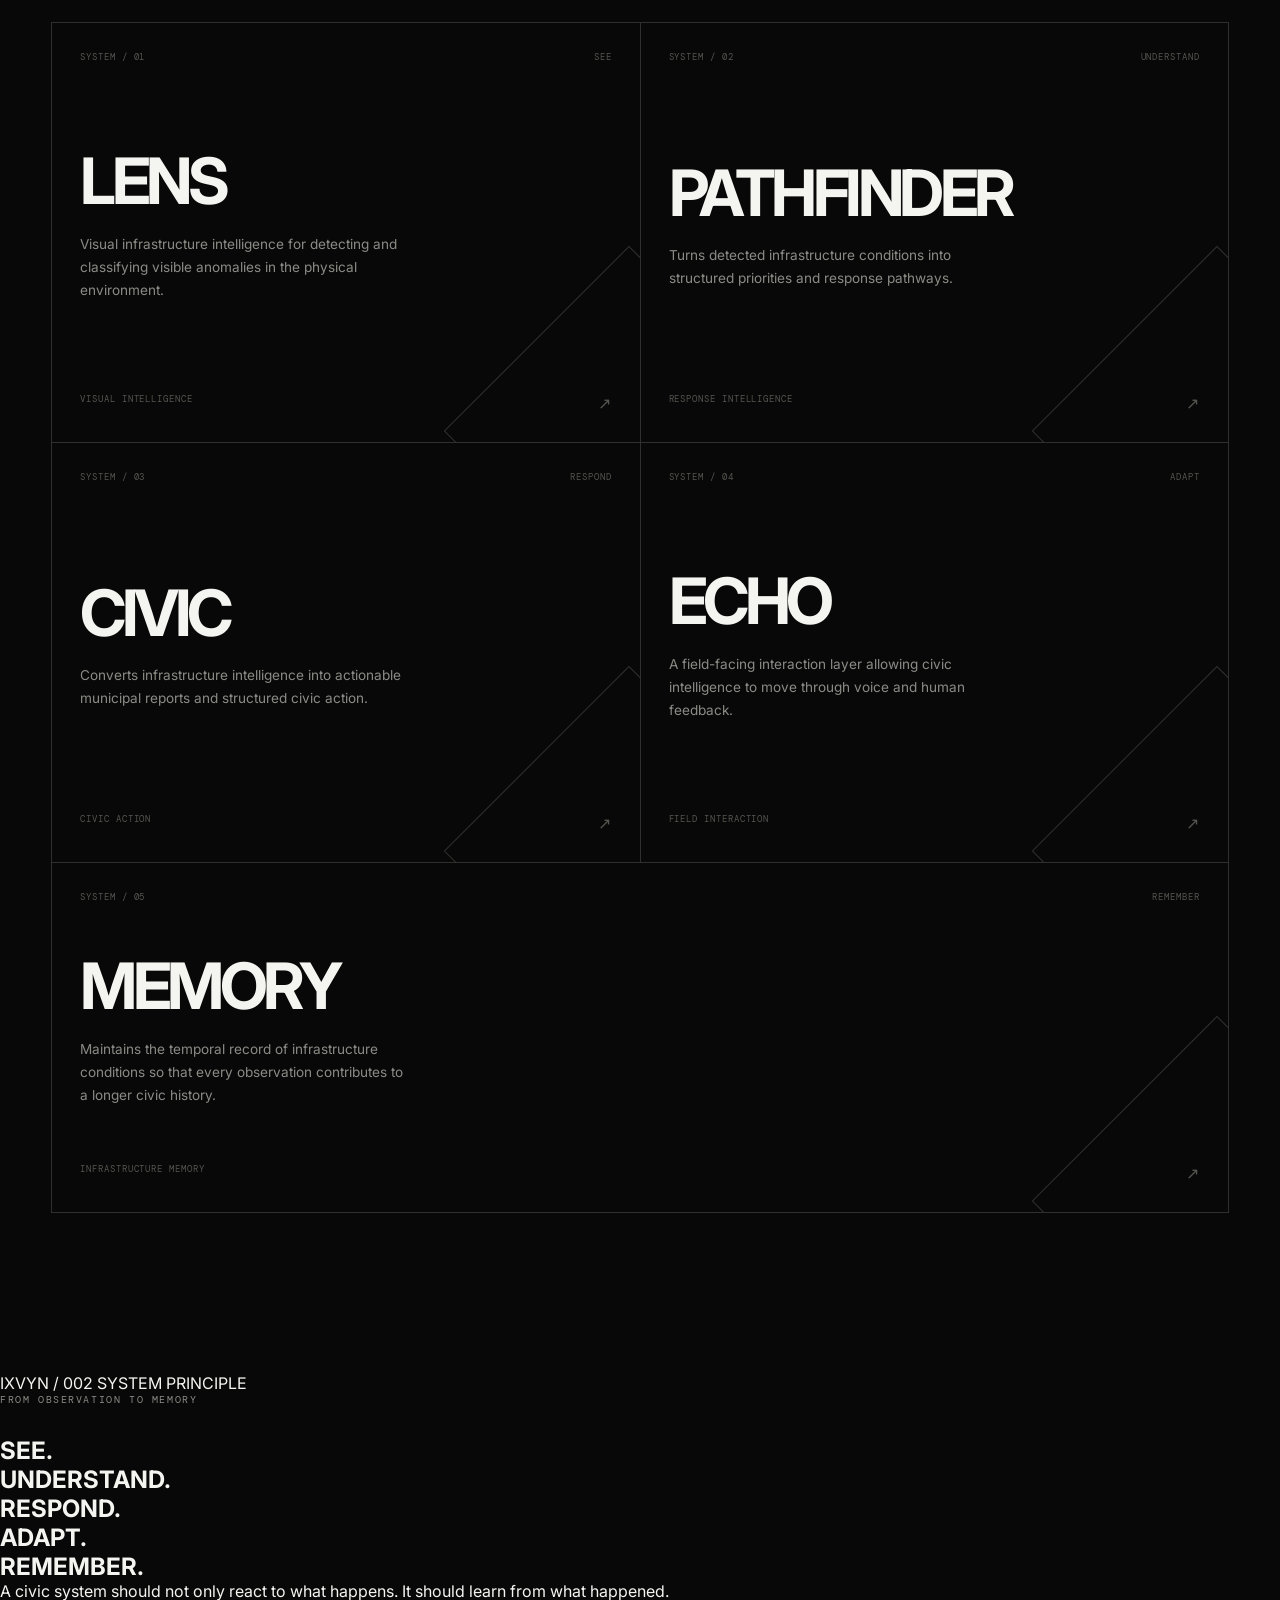
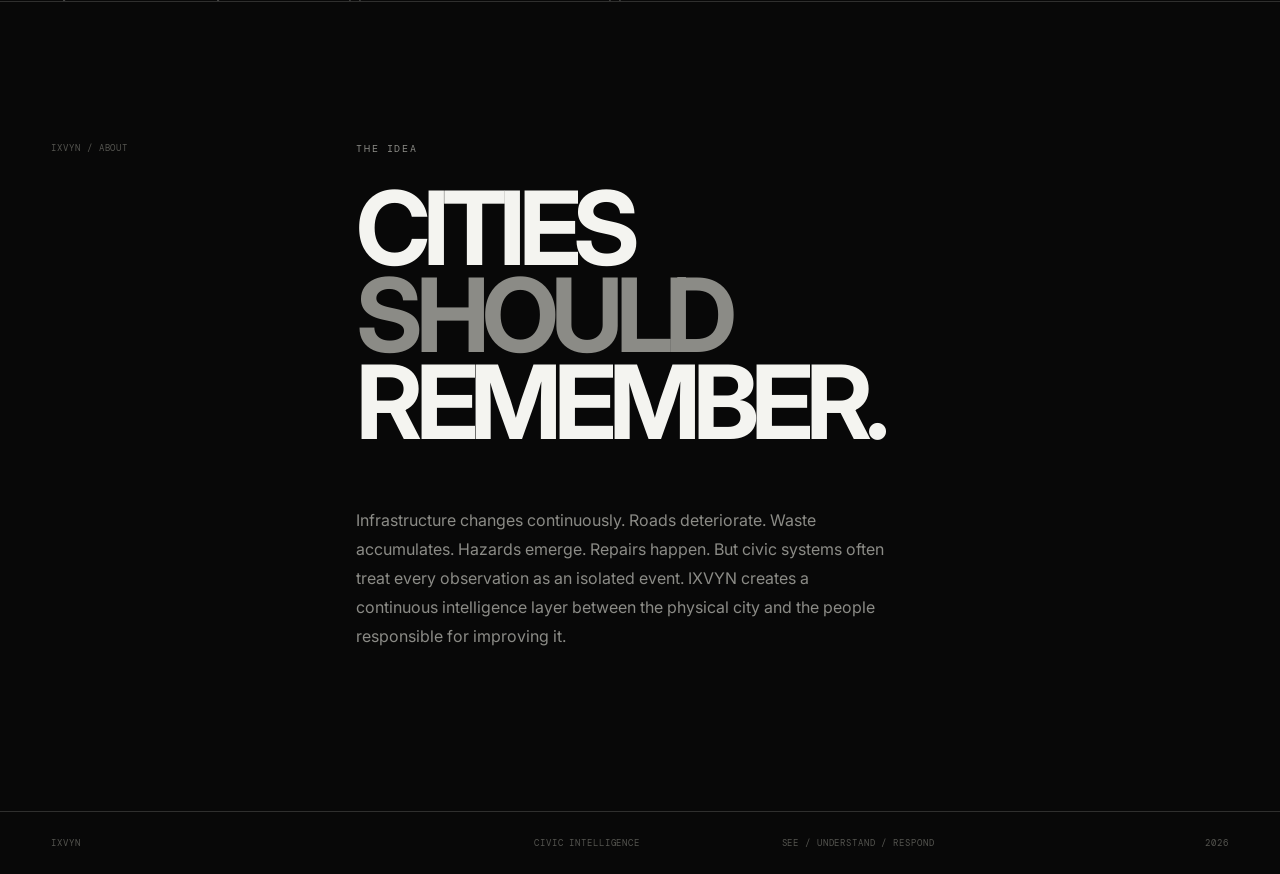
==== commit deab3e25: "Update index.html" ====
--- a/frontend/index.html
+++ b/frontend/index.html
@@ -5,17 +5,24 @@
 
     <meta charset="UTF-8">
 
-    <meta name="viewport"
-        content="width=device-width, initial-scale=1.0">
-
-    <meta name="description"
-        content="IXVYN — The geometry of human trajectories.">
+    <meta
+        name="viewport"
+        content="width=device-width, initial-scale=1.0"
+    >
+
+    <meta
+        name="description"
+        content="IXVYN — The geometry of civic trajectories."
+    >
 
     <title>
-        IXVYN — The Geometry of Human Trajectories.
+        IXVYN — The Geometry of Civic Trajectories.
     </title>
 
-    <link rel="stylesheet" href="style.css">
+    <link
+        rel="stylesheet"
+        href="style.css"
+    >
 
 </head>
 
@@ -23,974 +30,850 @@
 <body>
 
 
-<!-- =========================================================
-     IXVYN // BOOT SEQUENCE
-========================================================= -->
-
-<div class="ixvyn-boot" id="ixvyn-boot">
-
-    <div class="boot-grid"></div>
-
-    <div class="boot-scanline"></div>
-
-    <div class="boot-corner boot-corner-tl"></div>
-    <div class="boot-corner boot-corner-tr"></div>
-    <div class="boot-corner boot-corner-bl"></div>
-    <div class="boot-corner boot-corner-br"></div>
-
-
-    <div class="boot-header">
-
-        <span>
-            IXVYN
-        </span>
-
-        <span>
-            URBAN INTELLIGENCE SYSTEM
-        </span>
-
-        <span>
-            BOOT / 001
-        </span>
+    <!-- =====================================================
+         IXVYN CINEMATIC BOOT
+    ====================================================== -->
+
+    <div
+        class="ixvyn-boot"
+        id="ixvyn-boot"
+        aria-hidden="true"
+    >
+
+        <div class="boot-grid"></div>
+
+        <div class="boot-scanline"></div>
+
+
+        <div class="boot-header">
+
+            <strong>
+                IXVYN • CIVIC INTELLIGENCE SYSTEM
+            </strong>
+
+            <span>
+                CORE / 001
+            </span>
+
+        </div>
+
+
+        <div class="boot-footer">
+
+            <span>
+                INITIALIZATION SEQUENCE
+            </span>
+
+            <span id="boot-progress">
+                00%
+            </span>
+
+        </div>
+
+
+        <div class="boot-corner boot-corner-tl"></div>
+        <div class="boot-corner boot-corner-tr"></div>
+        <div class="boot-corner boot-corner-bl"></div>
+        <div class="boot-corner boot-corner-br"></div>
+
+
+        <div class="boot-stage">
+
+
+            <!-- CORE GEOMETRY -->
+
+            <div class="boot-core">
+
+                <div class="boot-core-ring ring-a"></div>
+
+                <div class="boot-core-ring ring-b"></div>
+
+                <div class="boot-core-ring ring-c"></div>
+
+                <div class="boot-core-cross horizontal"></div>
+
+                <div class="boot-core-cross vertical"></div>
+
+                <div class="boot-core-point"></div>
+
+                <div class="boot-core-label">
+                    IXVYN
+                </div>
+
+            </div>
+
+
+            <!-- CITY NETWORK -->
+
+            <div class="boot-city"></div>
+
+
+            <!-- BOOT MESSAGE -->
+
+            <div class="boot-message">
+
+                <div class="boot-message-small">
+                    IXVYN / SYSTEM INITIALIZATION
+                </div>
+
+                <div
+                    class="boot-message-main"
+                    id="boot-message"
+                >
+                    INITIALIZING<br>
+                    CIVIC CORE.
+                </div>
+
+            </div>
+
+
+            <!-- SYSTEMS -->
+
+            <div class="boot-systems">
+
+
+                <div class="boot-system">
+
+                    <span>
+                        01
+                    </span>
+
+                    <strong>
+                        SEE
+                    </strong>
+
+                    <small>
+                        VISUAL INTELLIGENCE
+                    </small>
+
+                </div>
+
+
+                <div class="boot-system">
+
+                    <span>
+                        02
+                    </span>
+
+                    <strong>
+                        UNDERSTAND
+                    </strong>
+
+                    <small>
+                        CONTEXTUAL ANALYSIS
+                    </small>
+
+                </div>
+
+
+                <div class="boot-system">
+
+                    <span>
+                        03
+                    </span>
+
+                    <strong>
+                        RESPOND
+                    </strong>
+
+                    <small>
+                        ACTION ROUTING
+                    </small>
+
+                </div>
+
+
+                <div class="boot-system">
+
+                    <span>
+                        04
+                    </span>
+
+                    <strong>
+                        ADAPT
+                    </strong>
+
+                    <small>
+                        CIVIC FEEDBACK
+                    </small>
+
+                </div>
+
+
+                <div class="boot-system">
+
+                    <span>
+                        05
+                    </span>
+
+                    <strong>
+                        REMEMBER
+                    </strong>
+
+                    <small>
+                        INFRASTRUCTURE MEMORY
+                    </small>
+
+                </div>
+
+
+            </div>
+
+
+            <!-- FINAL REVEAL -->
+
+            <div class="boot-final">
+
+                <div class="boot-final-wordmark">
+                    IXVYN
+                </div>
+
+                <div class="boot-final-sub">
+                    CIVIC INTELLIGENCE SYSTEM
+                </div>
+
+                <div class="boot-final-status">
+
+                    <span></span>
+
+                    INITIALIZATION COMPLETE
+
+                </div>
+
+            </div>
+
+
+        </div>
 
     </div>
 
 
-    <div class="boot-stage">
+
+    <!-- =====================================================
+         SYSTEM HEADER
+    ====================================================== -->
+
+    <header class="system-header">
+
+        <a
+            href="#"
+            class="wordmark"
+            aria-label="IXVYN home"
+        >
+            I X V Y N
+        </a>
+
+
+        <nav class="system-nav">
+
+            <a href="#systems">
+                Systems
+            </a>
+
+            <a href="#about">
+                About
+            </a>
+
+        </nav>
+
+
+        <div class="system-status">
+
+            <span class="status-dot"></span>
+
+            SYSTEM ONLINE
+
+        </div>
+
+    </header>
+
+
+
+    <!-- =====================================================
+         MAIN
+    ====================================================== -->
+
+    <main>
 
 
         <!-- =================================================
-             CORE
+             PAGE 1 — HERO
         ================================================== -->
 
-        <div class="boot-core">
-
-            <div class="boot-core-ring ring-a"></div>
-
-            <div class="boot-core-ring ring-b"></div>
-
-            <div class="boot-core-ring ring-c"></div>
-
-            <div class="boot-core-cross horizontal"></div>
-
-            <div class="boot-core-cross vertical"></div>
-
-            <div class="boot-core-point"></div>
-
-            <div class="boot-core-label">
-                IX
-            </div>
-
-        </div>
-
-
-        <!-- =================================================
-             CITY NETWORK
-        ================================================== -->
-
-        <div
-            class="boot-city"
-            id="boot-city">
-
-            <span class="city-node n01"></span>
-            <span class="city-node n02"></span>
-            <span class="city-node n03"></span>
-            <span class="city-node n04"></span>
-            <span class="city-node n05"></span>
-
-            <span class="city-node n06"></span>
-            <span class="city-node n07"></span>
-            <span class="city-node n08"></span>
-            <span class="city-node n09"></span>
-            <span class="city-node n10"></span>
-
-            <span class="city-node n11"></span>
-            <span class="city-node n12"></span>
-            <span class="city-node n13"></span>
-            <span class="city-node n14"></span>
-            <span class="city-node n15"></span>
-
-            <span class="city-node n16"></span>
-            <span class="city-node n17"></span>
-            <span class="city-node n18"></span>
-            <span class="city-node n19"></span>
-            <span class="city-node n20"></span>
-
-
-            <span class="city-line l01"></span>
-            <span class="city-line l02"></span>
-            <span class="city-line l03"></span>
-            <span class="city-line l04"></span>
-
-            <span class="city-line l05"></span>
-            <span class="city-line l06"></span>
-            <span class="city-line l07"></span>
-            <span class="city-line l08"></span>
-
-            <span class="city-line l09"></span>
-            <span class="city-line l10"></span>
-            <span class="city-line l11"></span>
-            <span class="city-line l12"></span>
-
-        </div>
-
-
-        <!-- =================================================
-             FIVE SYSTEMS
-        ================================================== -->
-
-        <div
-            class="boot-systems"
-            id="boot-systems">
-
-
-            <div
-                class="boot-system boot-system-1">
+        <section class="hero">
+
+
+            <div class="hero-index">
 
                 <span>
-                    01
+                    IXVYN / 001
                 </span>
 
-                <strong>
-                    SEE
-                </strong>
-
-                <small>
-                    PERCEIVE THE INVISIBLE
-                </small>
-
-            </div>
-
-
-            <div
-                class="boot-system boot-system-2">
-
                 <span>
-                    02
+                    CIVIC TRAJECTORIES
                 </span>
 
-                <strong>
-                    UNDERSTAND
-                </strong>
-
-                <small>
-                    TURN VISION INTO MEANING
-                </small>
-
-            </div>
-
-
-            <div
-                class="boot-system boot-system-3">
-
-                <span>
-                    03
-                </span>
-
-                <strong>
-                    RESPOND
-                </strong>
-
-                <small>
-                    ACT WITH INTENT
-                </small>
-
-            </div>
-
-
-            <div
-                class="boot-system boot-system-4">
-
-                <span>
-                    04
-                </span>
-
-                <strong>
-                    ADAPT
-                </strong>
-
-                <small>
-                    LEARN FROM CHANGE
-                </small>
-
-            </div>
-
-
-            <div
-                class="boot-system boot-system-5">
-
-                <span>
-                    05
-                </span>
-
-                <strong>
-                    REMEMBER
-                </strong>
-
-                <small>
-                    PRESERVE WHAT MATTERS
-                </small>
-
-            </div>
-
-
-        </div>
-
-
-        <!-- =================================================
-             CENTER MESSAGE
-        ================================================== -->
-
-        <div
-            class="boot-message"
-            id="boot-message">
-
-            <div class="boot-message-small">
-                INITIALIZING CORE
-            </div>
-
-            <div class="boot-message-main">
-                0.000000%
-            </div>
-
-        </div>
-
-
-        <!-- =================================================
-             FINAL IXVYN
-        ================================================== -->
-
-        <div
-            class="boot-final"
-            id="boot-final">
-
-            <div class="boot-final-wordmark">
-                I X V Y N
-            </div>
-
-            <div class="boot-final-sub">
-                URBAN INTELLIGENCE SYSTEM
-            </div>
-
-            <div class="boot-final-status">
-
-                <span></span>
-
-                INITIALIZATION COMPLETE
-
-            </div>
-
-        </div>
-
-
-    </div>
-
-
-    <!-- =================================================
-         BOOT FOOTER
-    ================================================== -->
-
-    <div class="boot-footer">
-
-        <span>
-            SECURE CONNECTION
-        </span>
-
-        <span>
-            CITY LAYER / ONLINE
-        </span>
-
-        <span>
-            2026
-        </span>
-
-    </div>
-
-
-</div>
-
-
-
-<!-- =================================================
-     SYSTEM HEADER
-================================================== -->
-
-<header class="system-header">
-
-    <a
-        href="#"
-        class="wordmark"
-        aria-label="IXVYN home">
-
-        I X V Y N
-
-    </a>
-
-
-    <nav class="system-nav">
-
-        <a href="#systems">
-            Systems
-        </a>
-
-        <a href="#about">
-            About
-        </a>
-
-    </nav>
-
-
-    <div class="system-status">
-
-        <span class="status-dot"></span>
-
-        SYSTEM ONLINE
-
-    </div>
-
-</header>
-
-
-
-<!-- =================================================
-     MAIN
-================================================== -->
-
-<main>
-
-
-    <!-- =============================================
-         PAGE 1 — HERO
-    ============================================== -->
-
-    <section class="hero">
-
-
-        <div class="hero-index">
-
-            <span>
-                IXVYN / 001
-            </span>
-
-            <span>
-                HUMAN TRAJECTORIES
-            </span>
-
-        </div>
-
-
-        <div class="hero-main">
-
-            <p class="eyebrow">
-                AN INTEGRATED INTELLIGENCE SYSTEM
-            </p>
-
-
-            <h1>
-
-                THE GEOMETRY<br>
-
-                OF <span>HUMAN</span><br>
-
-                TRAJECTORIES.
-
-            </h1>
-
-
-            <p class="hero-description">
-
-                Five intelligent systems designed to uncover
-                what is missing, explore what is possible,
-                and turn insight into meaningful action.
-
-            </p>
-
-
-            <a
-                href="#systems"
-                class="initiate">
-
-                <span>
-                    INITIATE EXPLORATION
-                </span>
-
-                <span class="initiate-arrow">
-                    ↘
-                </span>
-
-            </a>
-
-        </div>
-
-
-
-        <!-- =========================================
-             HERO GEOMETRY
-        ========================================== -->
-
-        <div
-            class="hero-geometry"
-            aria-hidden="true">
-
-
-            <div
-                class="geometry-ring ring-one">
-            </div>
-
-
-            <div
-                class="geometry-ring ring-two">
-            </div>
-
-
-            <div
-                class="geometry-ring ring-three">
-            </div>
-
-
-            <div
-                class="geometry-line line-one">
-            </div>
-
-
-            <div
-                class="geometry-line line-two">
-            </div>
-
-
-            <div
-                class="geometry-node node-one">
-            </div>
-
-
-            <div
-                class="geometry-node node-two">
-            </div>
-
-
-            <div
-                class="geometry-node node-three">
-            </div>
-
-
-            <div class="geometry-core">
-                IX
-            </div>
-
-
-        </div>
-
-
-        <div class="hero-footer">
-
-            <span>
-                LAT 00° 00' 00"
-            </span>
-
-            <span>
-                VECTOR / HUMAN
-            </span>
-
-            <span>
-                © 2026 IXVYN
-            </span>
-
-        </div>
-
-
-    </section>
-
-
-
-    <!-- =============================================
-         PAGE 2 — SYSTEM ARCHITECTURE
-    ============================================== -->
-
-    <section
-        class="systems"
-        id="systems">
-
-
-        <div class="section-intro">
-
-
-            <div>
+            </div>
+
+
+            <div class="hero-main">
 
                 <p class="eyebrow">
-                    SYSTEM ARCHITECTURE
+                    AN INTEGRATED CIVIC INTELLIGENCE SYSTEM
                 </p>
 
 
-                <h2>
-
-                    Five directions.<br>
-
-                    <span>
-                        One intelligence.
-                    </span>
-
-                </h2>
-
-            </div>
-
-
-            <p class="section-copy">
-
-                IXVYN approaches human possibility from
-                five different directions. Choose where
-                you want to begin.
-
-            </p>
-
-
-        </div>
-
-
-
-        <div class="system-grid">
-
-
-            <!-- =========================================
-                 LENS
-            ========================================== -->
-
-            <article
-                class="system-card"
-                data-module="lens">
-
-
-                <div class="module-top">
-
-                    <span>
-                        M01
-                    </span>
-
-                    <span>
-                        DIAGNOSTIC
-                    </span>
-
-                </div>
-
-
-                <div class="module-content">
-
-                    <h3>
-                        LENS
-                    </h3>
-
-                    <p>
-
-                        Discover the gaps between
-                        what you know and what you need.
-
-                    </p>
-
-                </div>
-
-
-                <div class="module-bottom">
-
-                    <span>
-                        KNOWLEDGE
-                    </span>
-
-                    <span class="module-arrow">
+                <h1>
+
+                    THE GEOMETRY<br>
+
+                    OF <span>CIVIC</span><br>
+
+                    TRAJECTORIES
+
+                </h1>
+
+
+                <p class="hero-description">
+
+                    IXVYN transforms observations of the
+                    physical world into structured civic
+                    intelligence — helping cities see,
+                    understand, respond, adapt, and remember.
+
+                </p>
+
+
+                <a
+                    href="#systems"
+                    class="initiate"
+                >
+
+                    INITIATE SYSTEM
+
+                    <span class="initiate-arrow">
                         ↗
                     </span>
 
-                </div>
-
-
-            </article>
-
-
-
-            <!-- =========================================
-                 PATHFINDER
-            ========================================== -->
-
-            <article
-                class="system-card"
-                data-module="pathfinder">
-
-
-                <div class="module-top">
-
-                    <span>
-                        M02
-                    </span>
-
-                    <span>
-                        EXPLORATION
-                    </span>
-
-                </div>
-
-
-                <div class="module-content">
-
-                    <h3>
-                        PATHFINDER
-                    </h3>
-
-                    <p>
-
-                        Explore possible futures through
-                        experience, not prediction.
-
+                </a>
+
+            </div>
+
+
+
+            <!-- =================================================
+                 GEOMETRIC INTELLIGENCE VISUAL
+            ================================================== -->
+
+            <div
+                class="hero-geometry"
+                aria-hidden="true"
+            >
+
+                <div class="geometry-ring ring-one"></div>
+
+                <div class="geometry-ring ring-two"></div>
+
+                <div class="geometry-ring ring-three"></div>
+
+
+                <div class="geometry-line line-one"></div>
+
+                <div class="geometry-line line-two"></div>
+
+
+                <div class="geometry-node node-one"></div>
+
+                <div class="geometry-node node-two"></div>
+
+                <div class="geometry-node node-three"></div>
+
+
+                <div class="geometry-core">
+                    IX
+                </div>
+
+            </div>
+
+
+
+            <div class="hero-footer">
+
+                <span>
+                    CIVIC INTELLIGENCE / 01
+                </span>
+
+                <span>
+                    SEE → UNDERSTAND → RESPOND
+                </span>
+
+                <span>
+                    DELHI / INDIA
+                </span>
+
+            </div>
+
+
+        </section>
+
+
+
+        <!-- =================================================
+             PAGE 2 — SYSTEMS
+        ================================================== -->
+
+        <section
+            class="systems"
+            id="systems"
+        >
+
+
+            <div class="section-intro">
+
+
+                <div>
+
+                    <p class="eyebrow">
+                        THE IXVYN ARCHITECTURE
                     </p>
 
-                </div>
-
-
-                <div class="module-bottom">
-
-                    <span>
-                        DIRECTION
-                    </span>
-
-                    <span class="module-arrow">
-                        ↗
-                    </span>
-
-                </div>
-
-
-            </article>
-
-
-
-            <!-- =========================================
-                 CIVIC
-            ========================================== -->
-
-            <article
-                class="system-card"
-                data-module="civic">
-
-
-                <div class="module-top">
-
-                    <span>
-                        M03
-                    </span>
-
-                    <span>
-                        DECODING
-                    </span>
-
-                </div>
-
-
-                <div class="module-content">
-
-                    <h3>
-                        CIVIC
-                    </h3>
-
-                    <p>
-
-                        Transform complex public information
-                        into something people can act upon.
-
-                    </p>
-
-                </div>
-
-
-                <div class="module-bottom">
-
-                    <span>
-                        ACCESS
-                    </span>
-
-                    <span class="module-arrow">
-                        ↗
-                    </span>
-
-                </div>
-
-
-            </article>
-
-
-
-            <!-- =========================================
-                 ECHO
-            ========================================== -->
-
-            <article
-                class="system-card"
-                data-module="echo">
-
-
-                <div class="module-top">
-
-                    <span>
-                        M04
-                    </span>
-
-                    <span>
-                        ADAPTATION
-                    </span>
-
-                </div>
-
-
-                <div class="module-content">
-
-                    <h3>
-                        ECHO
-                    </h3>
-
-                    <p>
-
-                        Shape information around the person,
-                        not the other way around.
-
-                    </p>
-
-                </div>
-
-
-                <div class="module-bottom">
-
-                    <span>
-                        ACCESSIBILITY
-                    </span>
-
-                    <span class="module-arrow">
-                        ↗
-                    </span>
-
-                </div>
-
-
-            </article>
-
-
-
-            <!-- =========================================
-                 MEMORY
-            ========================================== -->
-
-            <article
-                class="system-card system-card-wide"
-                data-module="memory">
-
-
-                <div class="module-top">
-
-                    <span>
-                        M05
-                    </span>
-
-                    <span>
-                        RETENTION
-                    </span>
-
-                </div>
-
-
-                <div class="module-content">
-
-                    <h3>
-                        MEMORY
-                    </h3>
-
-                    <p>
-
-                        Understand what is fading before
-                        it disappears — and bring it back.
-
-                    </p>
-
-                </div>
-
-
-                <div class="module-bottom">
-
-                    <span>
-                        RECALL
-                    </span>
-
-                    <span class="module-arrow">
-                        ↗
-                    </span>
-
-                </div>
-
-
-            </article>
-
-
-        </div>
-
-
-    </section>
-
-
-
-    <!-- =============================================
-         PAGE 3 — SELECT A DIRECTION
-    ============================================== -->
-
-    <section
-        class="direction-page"
-        id="direction">
-
-
-        <!-- BACKGROUND GEOMETRY -->
-
-        <div
-            class="direction-geometry"
-            aria-hidden="true">
-
-
-            <div
-                class="direction-ring one">
-            </div>
-
-
-            <div
-                class="direction-ring two">
-            </div>
-
-
-            <div
-                class="direction-ring three">
-            </div>
-
-
-            <div
-                class="direction-cross one">
-            </div>
-
-
-            <div
-                class="direction-cross two">
-            </div>
-
-
-            <div
-                class="direction-square">
-            </div>
-
-
-        </div>
-
-
-
-        <!-- CONTENT -->
-
-        <div class="direction-content">
-
-
-            <div class="direction-label">
-                IXVYN / READY
-            </div>
-
-
-            <h2 class="direction-title">
-
-                SELECT
-
-                <span class="outline">
-                    A DIRECTION.
+
+                    <h2>
+
+                        FIVE SYSTEMS.<br>
+
+                        <span>ONE CIVIC LOOP.</span>
+
+                    </h2>
+
+                </div>
+
+
+                <div class="section-copy">
+
+                    IXVYN is designed as a continuous
+                    intelligence loop.
+
+                    <br><br>
+
+                    It does not simply detect problems.
+
+                    It turns observation into evidence,
+                    evidence into response, response into
+                    feedback, and feedback into memory.
+
+                </div>
+
+
+            </div>
+
+
+
+            <div class="system-grid">
+
+
+                <!-- LENS -->
+
+                <article
+                    class="system-card"
+                    data-system="lens"
+                >
+
+                    <div class="module-top">
+
+                        <span>
+                            SYSTEM / 01
+                        </span>
+
+                        <span>
+                            SEE
+                        </span>
+
+                    </div>
+
+
+                    <div class="module-content">
+
+                        <h3>
+                            LENS
+                        </h3>
+
+                        <p>
+
+                            Visual infrastructure intelligence
+                            for detecting and classifying
+                            visible anomalies in the physical
+                            environment.
+
+                        </p>
+
+                    </div>
+
+
+                    <div class="module-bottom">
+
+                        <span>
+                            VISUAL INTELLIGENCE
+                        </span>
+
+                        <span class="module-arrow">
+                            ↗
+                        </span>
+
+                    </div>
+
+                </article>
+
+
+
+                <!-- PATHFINDER -->
+
+                <article
+                    class="system-card"
+                    data-system="pathfinder"
+                >
+
+                    <div class="module-top">
+
+                        <span>
+                            SYSTEM / 02
+                        </span>
+
+                        <span>
+                            UNDERSTAND
+                        </span>
+
+                    </div>
+
+
+                    <div class="module-content">
+
+                        <h3>
+                            PATHFINDER
+                        </h3>
+
+                        <p>
+
+                            Turns detected infrastructure
+                            conditions into structured
+                            priorities and response pathways.
+
+                        </p>
+
+                    </div>
+
+
+                    <div class="module-bottom">
+
+                        <span>
+                            RESPONSE INTELLIGENCE
+                        </span>
+
+                        <span class="module-arrow">
+                            ↗
+                        </span>
+
+                    </div>
+
+                </article>
+
+
+
+                <!-- CIVIC -->
+
+                <article
+                    class="system-card"
+                    data-system="civic"
+                >
+
+                    <div class="module-top">
+
+                        <span>
+                            SYSTEM / 03
+                        </span>
+
+                        <span>
+                            RESPOND
+                        </span>
+
+                    </div>
+
+
+                    <div class="module-content">
+
+                        <h3>
+                            CIVIC
+                        </h3>
+
+                        <p>
+
+                            Converts infrastructure intelligence
+                            into actionable municipal reports
+                            and structured civic action.
+
+                        </p>
+
+                    </div>
+
+
+                    <div class="module-bottom">
+
+                        <span>
+                            CIVIC ACTION
+                        </span>
+
+                        <span class="module-arrow">
+                            ↗
+                        </span>
+
+                    </div>
+
+                </article>
+
+
+
+                <!-- ECHO -->
+
+                <article
+                    class="system-card"
+                    data-system="echo"
+                >
+
+                    <div class="module-top">
+
+                        <span>
+                            SYSTEM / 04
+                        </span>
+
+                        <span>
+                            ADAPT
+                        </span>
+
+                    </div>
+
+
+                    <div class="module-content">
+
+                        <h3>
+                            ECHO
+                        </h3>
+
+                        <p>
+
+                            A field-facing interaction layer
+                            allowing civic intelligence to
+                            move through voice and human
+                            feedback.
+
+                        </p>
+
+                    </div>
+
+
+                    <div class="module-bottom">
+
+                        <span>
+                            FIELD INTERACTION
+                        </span>
+
+                        <span class="module-arrow">
+                            ↗
+                        </span>
+
+                    </div>
+
+                </article>
+
+
+
+                <!-- MEMORY -->
+
+                <article
+                    class="system-card system-card-wide"
+                    data-system="memory"
+                >
+
+                    <div class="module-top">
+
+                        <span>
+                            SYSTEM / 05
+                        </span>
+
+                        <span>
+                            REMEMBER
+                        </span>
+
+                    </div>
+
+
+                    <div class="module-content">
+
+                        <h3>
+                            MEMORY
+                        </h3>
+
+                        <p>
+
+                            Maintains the temporal record of
+                            infrastructure conditions so that
+                            every observation contributes to
+                            a longer civic history.
+
+                        </p>
+
+                    </div>
+
+
+                    <div class="module-bottom">
+
+                        <span>
+                            INFRASTRUCTURE MEMORY
+                        </span>
+
+                        <span class="module-arrow">
+                            ↗
+                        </span>
+
+                    </div>
+
+                </article>
+
+
+            </div>
+
+        </section>
+
+
+
+        <!-- =================================================
+             PAGE 3 — DIRECTION
+        ================================================== -->
+
+        <section class="direction">
+
+
+            <div class="direction-index">
+
+                <span>
+                    IXVYN / 002
                 </span>
 
-            </h2>
-
-
-            <p class="direction-copy">
-
-                Five systems. Five ways of seeing.
-                Choose one and let the geometry
-                change around it.
-
-            </p>
-
-
-            <button
-                class="direction-button"
-                id="begin-button">
-
                 <span>
-                    BEGIN
+                    SYSTEM PRINCIPLE
                 </span>
 
-                <span>
-                    ↗
-                </span>
-
-            </button>
-
-
-        </div>
-
-
-    </section>
-
-
-
-    <!-- =============================================
-         ABOUT
-    ============================================== -->
-
-    <section
-        class="about"
-        id="about">
-
-
-        <div class="about-label">
-
-            <span>
-                IXVYN / PHILOSOPHY
-            </span>
-
-        </div>
-
-
-        <div class="about-content">
-
-            <p class="eyebrow">
-                THE PRINCIPLE
-            </p>
-
-
-            <h2>
-
-                AI should not decide
-
-                <em>
-                    where you go.
-                </em>
-
-            </h2>
-
-
-            <p>
-
-                It should help you understand where you are,
-                reveal what you cannot see, and give you
-                better ways forward.
-
-            </p>
-
-
-        </div>
-
-
-    </section>
-
-
-
-    <!-- =============================================
+            </div>
+
+
+            <div class="direction-main">
+
+                <p class="eyebrow">
+                    FROM OBSERVATION TO MEMORY
+                </p>
+
+
+                <h2>
+
+                    SEE.<br>
+
+                    UNDERSTAND.<br>
+
+                    RESPOND.<br>
+
+                    ADAPT.<br>
+
+                    <span>REMEMBER.</span>
+
+                </h2>
+
+
+                <p class="direction-description">
+
+                    A civic system should not only react
+                    to what happens.
+
+                    It should learn from what happened.
+
+                </p>
+
+            </div>
+
+
+        </section>
+
+
+
+        <!-- =================================================
+             PAGE 4 — ABOUT
+        ================================================== -->
+
+        <section
+            class="about"
+            id="about"
+        >
+
+
+            <div class="about-label">
+
+                IXVYN / ABOUT
+
+            </div>
+
+
+            <div class="about-content">
+
+
+                <p class="eyebrow">
+                    THE IDEA
+                </p>
+
+
+                <h2>
+
+                    CITIES<br>
+
+                    <em>SHOULD</em><br>
+
+                    REMEMBER.
+
+                </h2>
+
+
+                <p>
+
+                    Infrastructure changes continuously.
+
+                    Roads deteriorate.
+                    Waste accumulates.
+                    Hazards emerge.
+                    Repairs happen.
+
+                    But civic systems often treat every
+                    observation as an isolated event.
+
+                    IXVYN creates a continuous intelligence
+                    layer between the physical city and the
+                    people responsible for improving it.
+
+                </p>
+
+
+            </div>
+
+
+        </section>
+
+
+
+    </main>
+
+
+
+    <!-- =====================================================
          FOOTER
-    ============================================== -->
-
-    <section class="system-footer">
-
+    ====================================================== -->
+
+    <footer class="system-footer">
 
         <div class="footer-grid">
 
@@ -999,11 +882,11 @@
             </span>
 
             <span>
-                INTELLIGENCE / HUMAN
+                CIVIC INTELLIGENCE
             </span>
 
             <span>
-                BUILD 001
+                SEE / UNDERSTAND / RESPOND
             </span>
 
             <span>
@@ -1012,21 +895,17 @@
 
         </div>
 
-
-    </section>
-
-
-</main>
-
-
-
-<!-- =================================================
-     JAVASCRIPT
-================================================== -->
-
-<script src="boot.js"></script>
-
-<script src="app.js"></script>
+    </footer>
+
+
+
+    <!-- =====================================================
+         SCRIPTS
+    ====================================================== -->
+
+    <script src="boot.js"></script>
+
+    <script src="app.js"></script>
 
 
 </body>
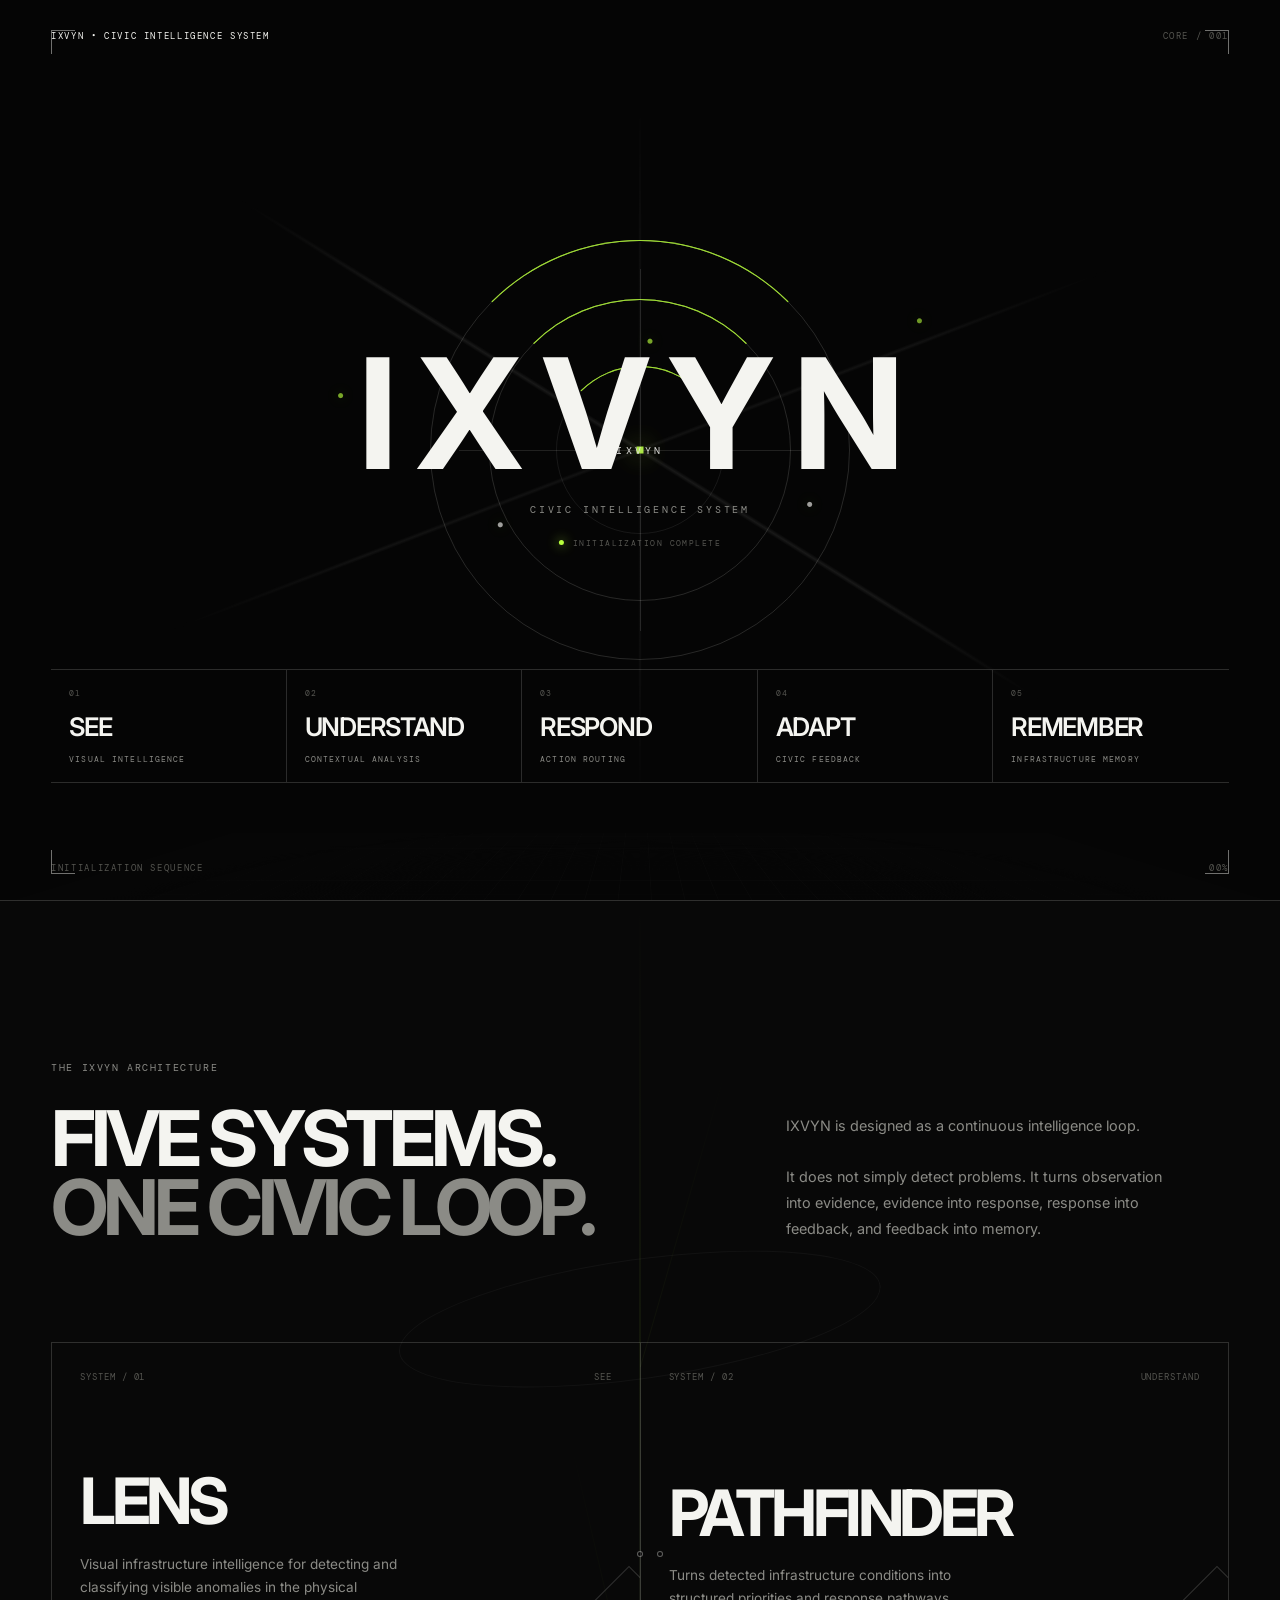
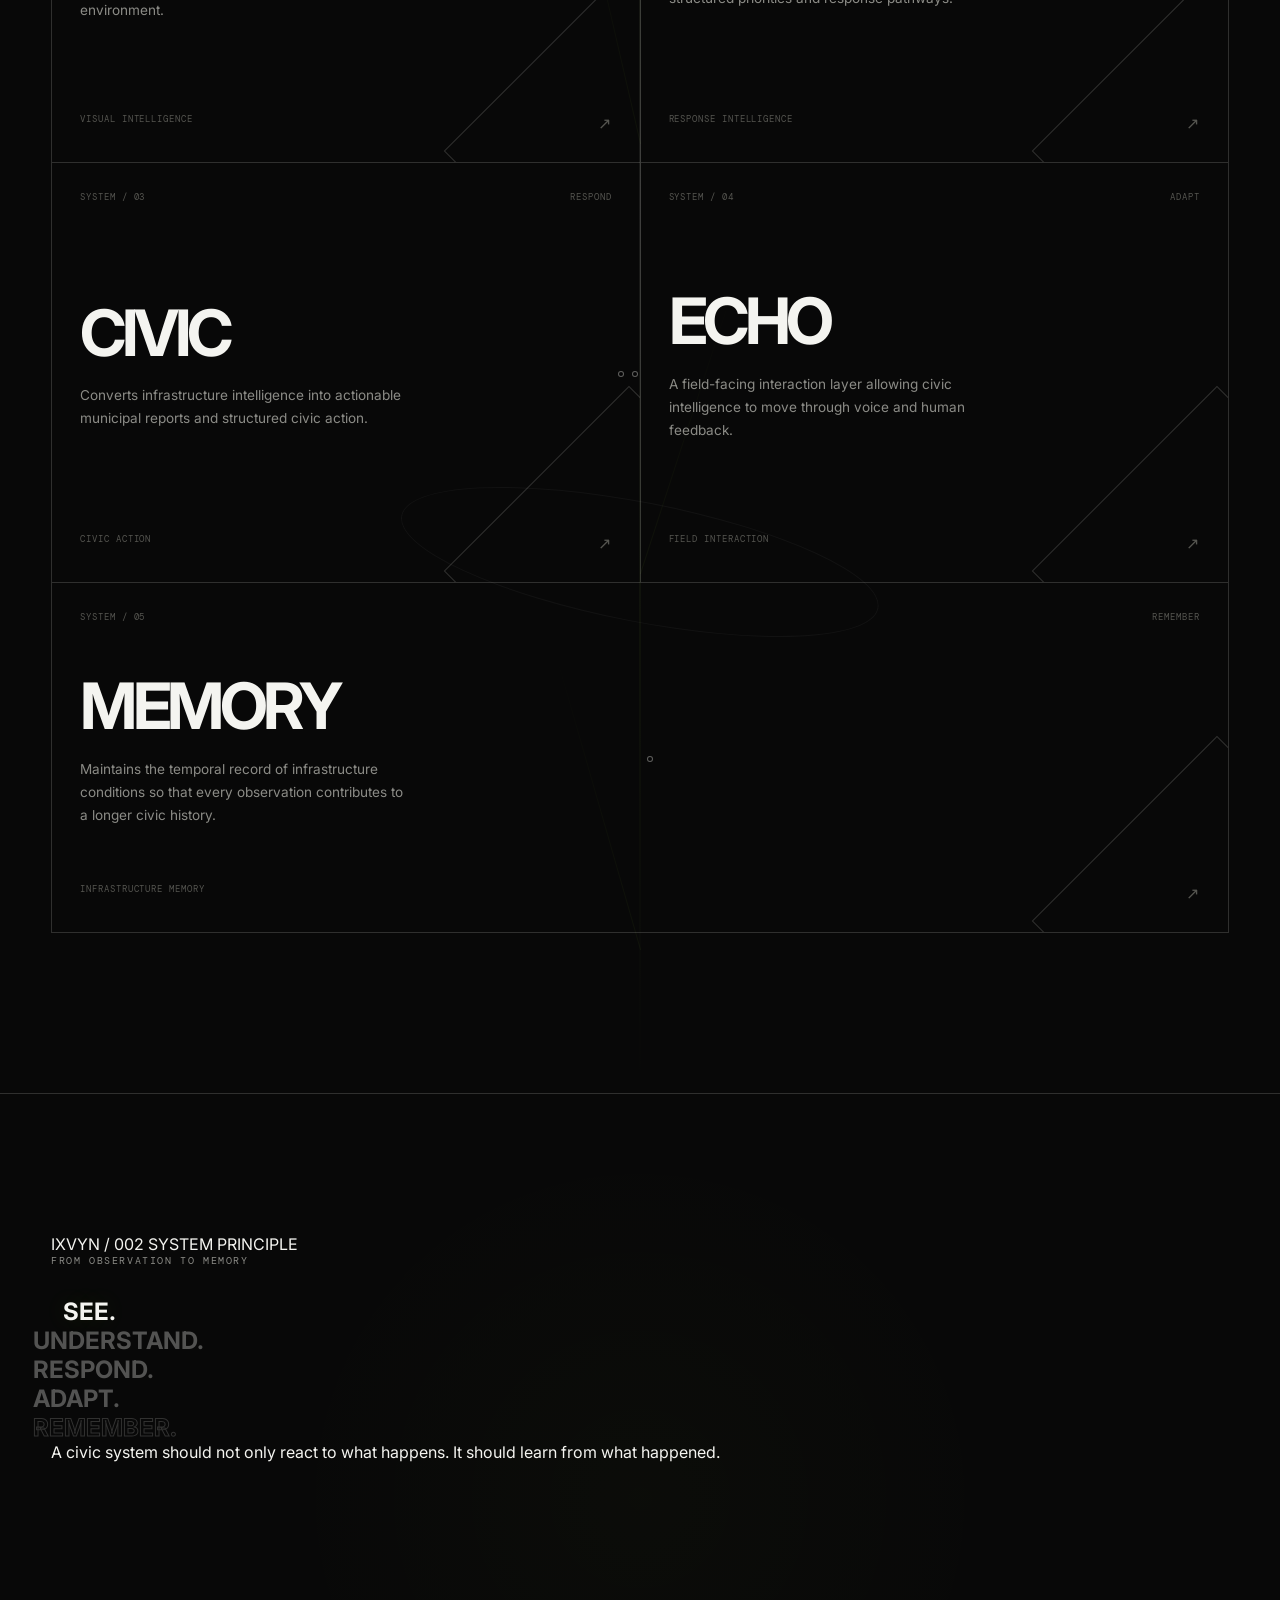
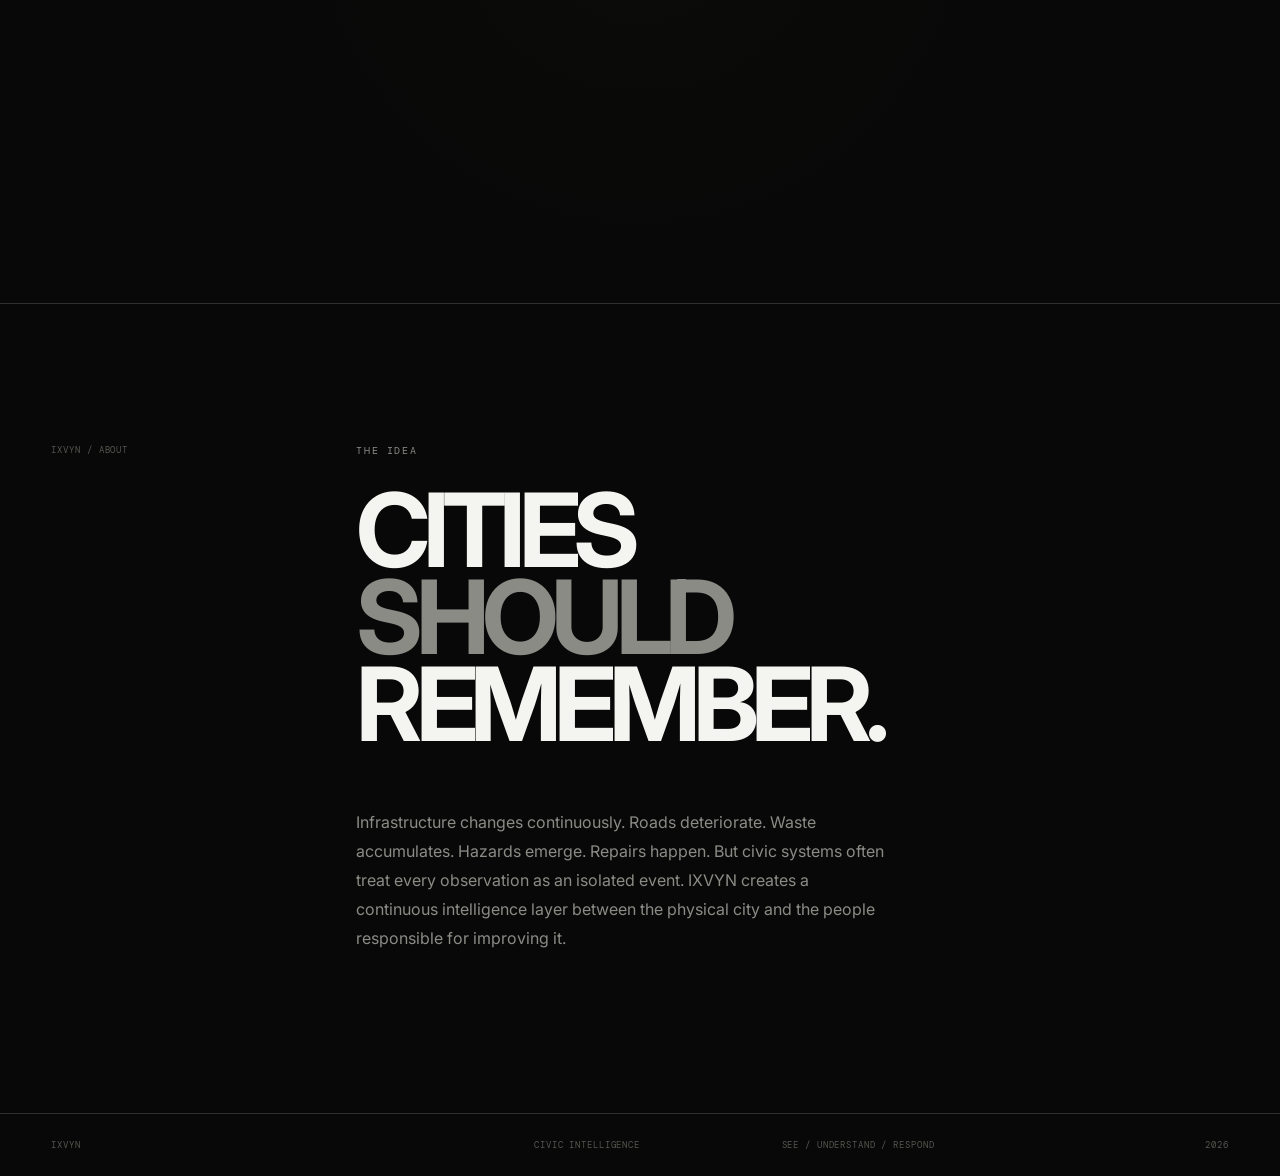
==== commit 3fe4bf18: "Update index.html" ====
--- a/frontend/index.html
+++ b/frontend/index.html
@@ -253,40 +253,46 @@
          SYSTEM HEADER
     ====================================================== -->
 
-    <header class="system-header">
-
-        <a
-            href="#"
-            class="wordmark"
-            aria-label="IXVYN home"
-        >
-            I X V Y N
+    <!-- =====================================================
+     IXVYN INTERFACE HEADER
+====================================================== -->
+
+<header class="system-header">
+
+    <a
+        href="#"
+        class="wordmark"
+        aria-label="IXVYN home"
+    >
+        I X V Y N
+    </a>
+
+    <nav
+        class="system-nav"
+        aria-label="Primary navigation"
+    >
+
+        <a href="#systems">
+            <span class="nav-index">01</span>
+            <span>Systems</span>
         </a>
 
-
-        <nav class="system-nav">
-
-            <a href="#systems">
-                Systems
-            </a>
-
-            <a href="#about">
-                About
-            </a>
-
-        </nav>
-
-
-        <div class="system-status">
-
-            <span class="status-dot"></span>
-
-            SYSTEM ONLINE
-
-        </div>
-
-    </header>
-
+        <a href="#about">
+            <span class="nav-index">02</span>
+            <span>About</span>
+        </a>
+
+    </nav>
+
+    <div class="system-status">
+
+        <span class="status-dot"></span>
+
+        <span>SYSTEM ONLINE</span>
+
+    </div>
+
+</header>
 
 
     <!-- =====================================================
--- a/frontend/style.css
+++ b/frontend/style.css
@@ -26,7 +26,235 @@
     font-family: "Inter", sans-serif;
     overflow-x: hidden;
 }
-
+/* ============================================================
+   IXVYN — PASS 04
+   MOBILE CINEMATIC HERO
+   Same world. Different composition.
+   ============================================================ */
+
+@media (max-width: 700px) {
+
+    /* --------------------------------------------------------
+       HERO — GIVE THE VISUAL ROOM
+       -------------------------------------------------------- */
+
+    .hero {
+        min-height: 100svh;
+        min-height: 100dvh;
+
+        overflow: hidden;
+
+        position: relative;
+    }
+
+    /*
+     * The geometry becomes a vertical composition instead
+     * of trying to behave like the desktop layout.
+     */
+
+    .hero-geometry {
+        position: absolute;
+
+        width: 125vw;
+        height: 125vw;
+
+        max-width: none;
+        max-height: none;
+
+        right: auto;
+        left: 50%;
+
+        top: 43%;
+
+        transform:
+            translate3d(
+                -50%,
+                -50%,
+                0
+            );
+
+        opacity: .92;
+
+        pointer-events: none;
+
+        z-index: 0;
+    }
+
+    /*
+     * Keep the field behind the actual geometry.
+     */
+
+    .ixvyn-intelligence-field {
+        inset: -4%;
+
+        width: 108%;
+        height: 108%;
+
+        opacity: 2;
+
+        pointer-events: none;
+    }
+
+    /* --------------------------------------------------------
+       ATMOSPHERE
+       -------------------------------------------------------- */
+
+    .hero-geometry::before {
+        opacity: 1;
+
+        background:
+            radial-gradient(
+                circle at 50% 48%,
+                rgba(184,255,61,.065),
+                transparent 25%
+            ),
+            radial-gradient(
+                circle at 28% 32%,
+                rgba(53,231,238,.045),
+                transparent 24%
+            ),
+            radial-gradient(
+                circle at 72% 68%,
+                rgba(143,114,255,.035),
+                transparent 24%
+            );
+    }
+
+    /* --------------------------------------------------------
+       RINGS — MORE LEGIBLE ON SMALL SCREEN
+       -------------------------------------------------------- */
+
+    .geometry-ring {
+        border-width: 1px;
+    }
+
+    .ring-one {
+        border-color:
+            rgba(184,255,61,.34);
+    }
+
+    .ring-two {
+        border-color:
+            rgba(53,231,238,.25);
+    }
+
+    .ring-three {
+        border-color:
+            rgba(143,114,255,.22);
+    }
+
+    /* --------------------------------------------------------
+       NODES
+       -------------------------------------------------------- */
+
+    .geometry-node {
+        width: 8px;
+        height: 8px;
+
+        box-shadow:
+            0 0 9px
+            rgba(184,255,61,.18);
+    }
+
+    .geometry-node.network-pulse {
+        transform:
+            scale(1.9);
+
+        box-shadow:
+            0 0 11px
+            rgba(184,255,61,.85),
+            0 0 28px
+            rgba(184,255,61,.32);
+    }
+
+    /* --------------------------------------------------------
+       CORE
+       -------------------------------------------------------- */
+
+    .geometry-core {
+        /*
+         * Keep the core unmistakable.
+         */
+
+        box-shadow:
+            0 0 18px
+            rgba(184,255,61,.20),
+
+            0 0 50px
+            rgba(184,255,61,.10);
+    }
+
+    /* --------------------------------------------------------
+       HERO CONTENT
+       -------------------------------------------------------- */
+
+    .hero-main,
+    .hero-content {
+        position: relative;
+
+        z-index: 2;
+
+        /*
+         * Text stays above the field, but the field remains
+         * visible around it.
+         */
+    }
+
+    .hero-index {
+        position: relative;
+        z-index: 3;
+    }
+
+    .hero h1,
+    .hero-main h1 {
+        position: relative;
+        z-index: 3;
+
+        text-shadow:
+            0 1px 18px
+            rgba(0,0,0,.55);
+    }
+
+    .hero-description {
+        position: relative;
+        z-index: 3;
+
+        text-shadow:
+            0 1px 12px
+            rgba(0,0,0,.7);
+    }
+
+    /* --------------------------------------------------------
+       SIGNAL — MORE VISIBLE ON PHONE
+       -------------------------------------------------------- */
+
+    .hero-signal {
+        width: 8px;
+        height: 8px;
+
+        box-shadow:
+            0 0 10px
+            rgba(184,255,61,1),
+
+            0 0 28px
+            rgba(184,255,61,.45);
+    }
+
+    /* --------------------------------------------------------
+       TOUCH LANGUAGE
+       -------------------------------------------------------- */
+
+    /*
+     * Phones don't have a cursor.
+     *
+     * The visual system therefore shouldn't pretend they do.
+     */
+
+    .hero-geometry {
+        touch-action: pan-y;
+    }
+
+}
 body::before {
     content: "";
     position: fixed;
@@ -56,6 +284,499 @@
     font-family: "DM Mono", monospace;
 }
 
+/* =====================================================
+   IXVYN CINEMATIC BOOT
+===================================================== */
+
+.ixvyn-boot {
+    position: fixed;
+    inset: 0;
+    z-index: 2000;
+    overflow: hidden;
+    background: #050505;
+    color: var(--white);
+    opacity: 1;
+    visibility: visible;
+    transition:
+        opacity 1.2s cubic-bezier(.77, 0, .18, 1),
+        visibility 1.2s;
+}
+
+.ixvyn-boot.is-complete {
+    opacity: 0;
+    visibility: hidden;
+    pointer-events: none;
+}
+
+.boot-grid {
+    position: absolute;
+    inset: -20%;
+    opacity: 0.32;
+    background-image:
+        linear-gradient(rgba(244, 244, 240, 0.045) 1px, transparent 1px),
+        linear-gradient(90deg, rgba(244, 244, 240, 0.045) 1px, transparent 1px);
+    background-size: 48px 48px;
+    transform: perspective(700px) rotateX(62deg) scale(1.35) translateY(8%);
+    transform-origin: center bottom;
+    animation: bootGridDrift 8s ease-in-out infinite alternate;
+}
+
+.boot-grid::after {
+    content: "";
+    position: absolute;
+    inset: 0;
+    background:
+        radial-gradient(circle at center, transparent 0 18%, rgba(5, 5, 5, 0.12) 48%, #050505 78%),
+        linear-gradient(to bottom, transparent 55%, #050505 100%);
+}
+
+.boot-scanline {
+    position: absolute;
+    left: 0;
+    right: 0;
+    top: -10%;
+    height: 1px;
+    background: var(--accent);
+    box-shadow: 0 0 22px rgba(184, 255, 61, 0.65);
+    opacity: 0.55;
+    animation: bootScan 4.5s linear infinite;
+}
+
+.boot-header,
+.boot-footer {
+    position: absolute;
+    left: 4vw;
+    right: 4vw;
+    display: flex;
+    justify-content: space-between;
+    align-items: center;
+    z-index: 5;
+    font-family: "DM Mono", monospace;
+    font-size: 9px;
+    letter-spacing: 0.18em;
+    text-transform: uppercase;
+    color: var(--dim);
+}
+
+.boot-header {
+    top: 30px;
+}
+
+.boot-footer {
+    bottom: 26px;
+}
+
+.boot-header strong {
+    color: var(--white);
+    font-weight: 400;
+}
+
+.boot-stage {
+    position: absolute;
+    inset: 0;
+    display: grid;
+    place-items: center;
+}
+
+.boot-core {
+    position: absolute;
+    width: min(34vw, 420px);
+    aspect-ratio: 1;
+    left: 50%;
+    top: 50%;
+    transform: translate(-50%, -50%);
+    opacity: 0;
+    animation: bootCoreIn 1.4s cubic-bezier(.16, 1, .3, 1) 0.35s forwards;
+}
+
+.boot-core-ring {
+    position: absolute;
+    inset: 0;
+    border: 1px solid rgba(244, 244, 240, 0.16);
+    border-radius: 50%;
+}
+
+.boot-core-ring::before,
+.boot-core-ring::after {
+    content: "";
+    position: absolute;
+    inset: -1px;
+    border-radius: inherit;
+    border: 1px solid transparent;
+    border-top-color: rgba(184, 255, 61, 0.8);
+}
+
+.ring-a {
+    animation: bootSpin 12s linear infinite;
+}
+
+.ring-b {
+    inset: 14%;
+    animation: bootSpinReverse 9s linear infinite;
+}
+
+.ring-c {
+    inset: 30%;
+    border-color: rgba(244, 244, 240, 0.09);
+    animation: bootSpin 6s linear infinite;
+}
+
+.boot-core-cross {
+    position: absolute;
+    background: rgba(244, 244, 240, 0.13);
+}
+
+.boot-core-cross.horizontal {
+    left: 7%;
+    right: 7%;
+    top: 50%;
+    height: 1px;
+}
+
+.boot-core-cross.vertical {
+    top: 7%;
+    bottom: 7%;
+    left: 50%;
+    width: 1px;
+}
+
+.boot-core-point {
+    position: absolute;
+    width: 7px;
+    height: 7px;
+    left: 50%;
+    top: 50%;
+    transform: translate(-50%, -50%);
+    background: var(--accent);
+    box-shadow: 0 0 24px var(--accent);
+}
+
+.boot-core-label {
+    position: absolute;
+    left: 50%;
+    top: 50%;
+    transform: translate(-50%, -50%);
+    font-family: "DM Mono", monospace;
+    font-size: 10px;
+    letter-spacing: 0.35em;
+    color: var(--white);
+}
+
+.boot-city {
+    position: absolute;
+    width: min(78vw, 1100px);
+    height: min(54vw, 680px);
+    opacity: 0;
+    transform: scale(0.94);
+    animation: bootCityIn 1.6s cubic-bezier(.16, 1, .3, 1) 0.9s forwards;
+}
+
+.boot-city::before,
+.boot-city::after {
+    content: "";
+    position: absolute;
+    inset: 0;
+    background:
+        linear-gradient(32deg, transparent 49.7%, rgba(244, 244, 240, 0.13) 50%, transparent 50.3%),
+        linear-gradient(-21deg, transparent 49.7%, rgba(244, 244, 240, 0.09) 50%, transparent 50.3%),
+        linear-gradient(90deg, transparent 49.8%, rgba(244, 244, 240, 0.07) 50%, transparent 50.2%);
+    mask-image: radial-gradient(ellipse at center, black 0 45%, transparent 78%);
+}
+
+.boot-city::after {
+    background-image:
+        radial-gradient(circle at 20% 42%, var(--accent) 0 2px, transparent 3px),
+        radial-gradient(circle at 36% 61%, var(--white) 0 2px, transparent 3px),
+        radial-gradient(circle at 51% 34%, var(--accent) 0 2px, transparent 3px),
+        radial-gradient(circle at 67% 58%, var(--white) 0 2px, transparent 3px),
+        radial-gradient(circle at 78% 31%, var(--accent) 0 2px, transparent 3px);
+    filter: drop-shadow(0 0 8px rgba(184, 255, 61, 0.45));
+}
+
+.boot-systems {
+    position: absolute;
+    left: 4vw;
+    right: 4vw;
+    bottom: 13vh;
+    display: grid;
+    grid-template-columns: repeat(5, 1fr);
+    border-top: 1px solid var(--line);
+    border-bottom: 1px solid var(--line);
+    opacity: 0;
+    transform: translateY(20px);
+    animation: bootSystemsIn 1s cubic-bezier(.16, 1, .3, 1) 2.1s forwards;
+}
+
+.boot-system {
+    min-height: 112px;
+    padding: 18px;
+    border-right: 1px solid var(--line);
+    display: flex;
+    flex-direction: column;
+    justify-content: space-between;
+    gap: 10px;
+}
+
+.boot-system:last-child {
+    border-right: 0;
+}
+
+.boot-system span,
+.boot-system small {
+    font-family: "DM Mono", monospace;
+    font-size: 8px;
+    letter-spacing: 0.14em;
+    color: var(--dim);
+}
+
+.boot-system strong {
+    font-size: clamp(1.15rem, 2vw, 2rem);
+    letter-spacing: -0.05em;
+    font-weight: 600;
+}
+
+.boot-system small {
+    color: var(--grey);
+}
+
+.boot-message {
+    position: absolute;
+    left: 4vw;
+    top: 50%;
+    transform: translateY(-50%);
+    z-index: 6;
+    font-family: "DM Mono", monospace;
+    opacity: 1;
+}
+
+.boot-message-small {
+    margin-bottom: 10px;
+    font-size: 9px;
+    letter-spacing: 0.22em;
+    color: var(--grey);
+}
+
+.boot-message-main {
+    font-size: clamp(2rem, 5vw, 5rem);
+    line-height: 0.9;
+    letter-spacing: -0.06em;
+}
+
+.boot-final {
+    position: absolute;
+    left: 50%;
+    top: 50%;
+    z-index: 10;
+    transform: translate(-50%, -50%);
+    text-align: center;
+    opacity: 0;
+    pointer-events: none;
+}
+
+.boot-final-wordmark {
+    font-size: clamp(4rem, 12vw, 11rem);
+    font-weight: 700;
+    letter-spacing: 0.12em;
+    line-height: 0.8;
+    white-space: nowrap;
+}
+
+.boot-final-sub {
+    margin-top: 28px;
+    font-family: "DM Mono", monospace;
+    font-size: 10px;
+    letter-spacing: 0.28em;
+    color: var(--grey);
+}
+
+.boot-final-status {
+    margin-top: 22px;
+    display: flex;
+    justify-content: center;
+    align-items: center;
+    gap: 9px;
+    font-family: "DM Mono", monospace;
+    font-size: 8px;
+    letter-spacing: 0.18em;
+    color: var(--dim);
+}
+
+.boot-final-status span {
+    width: 5px;
+    height: 5px;
+    border-radius: 50%;
+    background: var(--accent);
+    box-shadow: 0 0 12px var(--accent);
+}
+
+.ixvyn-boot.is-final .boot-core,
+.ixvyn-boot.is-final .boot-city,
+.ixvyn-boot.is-final .boot-systems,
+.ixvyn-boot.is-final .boot-message {
+    opacity: 0;
+    transition: opacity 0.6s ease;
+}
+
+.ixvyn-boot.is-final .boot-final {
+    opacity: 1;
+    animation: bootFinalReveal 1.4s cubic-bezier(.16, 1, .3, 1) forwards;
+}
+
+.boot-corner {
+    position: absolute;
+    width: 24px;
+    height: 24px;
+    z-index: 8;
+    opacity: 0.45;
+}
+
+.boot-corner::before,
+.boot-corner::after {
+    content: "";
+    position: absolute;
+    background: var(--white);
+}
+
+.boot-corner::before {
+    width: 24px;
+    height: 1px;
+}
+
+.boot-corner::after {
+    width: 1px;
+    height: 24px;
+}
+
+.boot-corner-tl {
+    top: 30px;
+    left: 4vw;
+}
+
+.boot-corner-tr {
+    top: 30px;
+    right: 4vw;
+    transform: rotate(90deg);
+}
+
+.boot-corner-bl {
+    bottom: 26px;
+    left: 4vw;
+    transform: rotate(-90deg);
+}
+
+.boot-corner-br {
+    bottom: 26px;
+    right: 4vw;
+    transform: rotate(180deg);
+}
+
+@keyframes bootGridDrift {
+    from {
+        transform:
+            perspective(700px)
+            rotateX(62deg)
+            scale(1.35)
+            translateY(8%);
+    }
+
+    to {
+        transform:
+            perspective(700px)
+            rotateX(62deg)
+            scale(1.42)
+            translateY(3%);
+    }
+}
+
+@keyframes bootScan {
+    from {
+        transform: translateY(0);
+    }
+
+    to {
+        transform: translateY(120vh);
+    }
+}
+
+@keyframes bootCoreIn {
+    from {
+        opacity: 0;
+        transform:
+            translate(-50%, -50%)
+            scale(0.72);
+    }
+
+    to {
+        opacity: 0.9;
+        transform:
+            translate(-50%, -50%)
+            scale(1);
+    }
+}
+
+@keyframes bootCityIn {
+    from {
+        opacity: 0;
+        transform: scale(0.94);
+        filter: blur(8px);
+    }
+
+    to {
+        opacity: 0.65;
+        transform: scale(1);
+        filter: blur(0);
+    }
+}
+
+@keyframes bootSystemsIn {
+    from {
+        opacity: 0;
+        transform: translateY(20px);
+    }
+
+    to {
+        opacity: 1;
+        transform: translateY(0);
+    }
+}
+
+@keyframes bootSpin {
+    from {
+        transform: rotate(0deg);
+    }
+
+    to {
+        transform: rotate(360deg);
+    }
+}
+
+@keyframes bootSpinReverse {
+    from {
+        transform: rotate(360deg);
+    }
+
+    to {
+        transform: rotate(0deg);
+    }
+}
+
+@keyframes bootFinalReveal {
+    from {
+        opacity: 0;
+        transform:
+            translate(-50%, -50%)
+            scale(0.92);
+        filter: blur(8px);
+    }
+
+    to {
+        opacity: 1;
+        transform:
+            translate(-50%, -50%)
+            scale(1);
+        filter: blur(0);
+    }
+}
 
 /* =====================================================
    HEADER
@@ -67,18 +788,13 @@
     left: 0;
     width: 100%;
     height: 76px;
-
     padding: 0 4vw;
-
     display: grid;
     grid-template-columns: 1fr auto 1fr;
     align-items: center;
-
     border-bottom: 1px solid var(--line-soft);
-
     background: rgba(8, 8, 8, 0.72);
     backdrop-filter: blur(18px);
-
     z-index: 100;
 }
 
@@ -96,7 +812,6 @@
 .system-nav {
     display: flex;
     gap: 36px;
-
     font-family: "DM Mono", monospace;
     font-size: 0.67rem;
     text-transform: uppercase;
@@ -114,11 +829,9 @@
 
 .system-status {
     justify-self: end;
-
     display: flex;
     align-items: center;
     gap: 9px;
-
     font-size: 0.6rem;
     letter-spacing: 0.08em;
     color: var(--grey);
@@ -132,31 +845,24 @@
     box-shadow: 0 0 14px var(--accent);
 }
 
-
 /* =====================================================
    HERO
 ===================================================== */
 
 .hero {
     position: relative;
-
     min-height: 100vh;
-
     padding: 76px 4vw 30px;
-
     display: flex;
     flex-direction: column;
     justify-content: space-between;
-
     overflow: hidden;
 }
 
 .hero-index {
     display: flex;
     justify-content: space-between;
-
     padding-top: 24px;
-
     color: var(--dim);
     font-size: 0.58rem;
     letter-spacing: 0.1em;
@@ -165,30 +871,23 @@
 .hero-main {
     position: relative;
     z-index: 2;
-
     max-width: 1100px;
-
     padding-bottom: 8vh;
 }
 
 .eyebrow {
     color: var(--grey);
-
     font-size: 0.62rem;
     letter-spacing: 0.16em;
-
     margin-bottom: 30px;
 }
 
 .hero h1 {
     max-width: 1200px;
-
     font-size: clamp(4rem, 9.5vw, 10rem);
     line-height: 0.83;
-
     font-weight: 700;
     letter-spacing: -0.075em;
-
     text-transform: uppercase;
 }
 
@@ -199,11 +898,8 @@
 
 .hero-description {
     max-width: 480px;
-
     margin-top: 48px;
-
     color: var(--grey);
-
     font-size: 0.95rem;
     line-height: 1.75;
 }
@@ -212,20 +908,13 @@
     display: inline-flex;
     align-items: center;
     gap: 26px;
-
     margin-top: 42px;
-
     padding: 14px 0;
-
     border-bottom: 1px solid var(--white);
-
     font-family: "DM Mono", monospace;
     font-size: 0.65rem;
     letter-spacing: 0.12em;
-
-    transition:
-        gap 0.4s ease,
-        opacity 0.3s ease;
+    transition: gap 0.4s ease;
 }
 
 .initiate:hover {
@@ -236,34 +925,23 @@
     font-size: 1.1rem;
 }
 
-
 /* =====================================================
-   HERO GEOMETRY
+   GEOMETRY
 ===================================================== */
 
 .hero-geometry {
     position: absolute;
-
     width: min(55vw, 760px);
     aspect-ratio: 1;
-
     right: -8vw;
     top: 18vh;
-
     opacity: 0.65;
-
-    transition:
-        transform 1s cubic-bezier(.16, 1, .3, 1),
-        opacity .6s ease;
 }
 
 .geometry-ring {
     position: absolute;
-
     border: 1px solid var(--line);
-
     border-radius: 50%;
-
     animation: rotate 28s linear infinite;
 }
 
@@ -273,26 +951,21 @@
 
 .ring-two {
     inset: 20%;
-
     animation-direction: reverse;
     animation-duration: 22s;
 }
 
 .ring-three {
     inset: 36%;
-
     animation-duration: 17s;
 }
 
 .geometry-line {
     position: absolute;
-
     width: 140%;
     height: 1px;
-
     top: 50%;
     left: -20%;
-
     background: var(--line);
 }
 
@@ -306,17 +979,10 @@
 
 .geometry-node {
     position: absolute;
-
     width: 8px;
     height: 8px;
-
     border: 1px solid var(--white);
-
     background: var(--black);
-
-    transition:
-        transform .5s cubic-bezier(.16, 1, .3, 1),
-        background .3s ease;
 }
 
 .node-one {
@@ -336,37 +1002,13 @@
 
 .geometry-core {
     position: absolute;
-
     inset: 43%;
-
     display: grid;
     place-items: center;
-
     border: 1px solid var(--white);
-
     font-family: "DM Mono", monospace;
     font-size: 0.65rem;
     letter-spacing: 0.2em;
-
-    transition:
-        transform .7s cubic-bezier(.16, 1, .3, 1),
-        border-color .4s ease;
-}
-
-.hero:hover .geometry-core {
-    transform: rotate(45deg);
-}
-
-.hero:hover .node-one {
-    transform: translateY(-4px);
-}
-
-.hero:hover .node-two {
-    transform: translateX(4px);
-}
-
-.hero:hover .node-three {
-    transform: translateY(4px);
 }
 
 @keyframes rotate {
@@ -382,13 +1024,9 @@
 .hero-footer {
     display: grid;
     grid-template-columns: repeat(3, 1fr);
-
     padding-top: 18px;
-
     border-top: 1px solid var(--line-soft);
-
     color: var(--dim);
-
     font-size: 0.55rem;
     letter-spacing: 0.08em;
 }
@@ -400,7 +1038,6 @@
 .hero-footer span:last-child {
     text-align: right;
 }
-
 
 /* =====================================================
    SYSTEMS
@@ -408,7 +1045,6 @@
 
 .systems {
     padding: 160px 4vw;
-
     border-top: 1px solid var(--line);
 }
 
@@ -416,14 +1052,12 @@
     display: grid;
     grid-template-columns: 1fr 0.7fr;
     gap: 8vw;
-
     margin-bottom: 100px;
 }
 
 .section-intro h2 {
     font-size: clamp(3rem, 6vw, 6.5rem);
     line-height: 0.9;
-
     letter-spacing: -0.065em;
 }
 
@@ -433,15 +1067,11 @@
 
 .section-copy {
     align-self: end;
-
     max-width: 390px;
-
     color: var(--grey);
-
     font-size: 0.9rem;
     line-height: 1.8;
 }
-
 
 /* =====================================================
    MODULE GRID
@@ -450,56 +1080,42 @@
 .system-grid {
     display: grid;
     grid-template-columns: repeat(2, 1fr);
-
     border-top: 1px solid var(--line);
     border-left: 1px solid var(--line);
 }
 
 .system-card {
     min-height: 420px;
-
     padding: 28px;
-
     display: flex;
     flex-direction: column;
     justify-content: space-between;
-
     border-right: 1px solid var(--line);
     border-bottom: 1px solid var(--line);
-
     position: relative;
     overflow: hidden;
-
     cursor: pointer;
-
     transition:
         background 0.5s ease,
-        transform 0.5s cubic-bezier(.16, 1, .3, 1);
+        transform 0.5s ease;
 }
 
 .system-card::before {
     content: "";
-
-    position: absolute;
-
+    position: absolute;
     width: 260px;
     height: 260px;
-
     right: -120px;
     bottom: -120px;
-
     border: 1px solid var(--line);
-
     transform: rotate(45deg);
-
     transition:
-        transform 0.8s cubic-bezier(.16, 1, .3, 1),
+        transform 0.7s ease,
         border-color 0.5s ease;
 }
 
 .system-card:hover {
     background: #11110f;
-    transform: translateY(-4px);
 }
 
 .system-card:hover::before {
@@ -511,14 +1127,9 @@
 .module-bottom {
     display: flex;
     justify-content: space-between;
-
     color: var(--dim);
-
     font-size: 0.58rem;
     letter-spacing: 0.1em;
-
-    position: relative;
-    z-index: 2;
 }
 
 .module-content {
@@ -528,30 +1139,20 @@
 
 .module-content h3 {
     font-size: clamp(3rem, 5vw, 6rem);
-
     line-height: 0.85;
-
     letter-spacing: -0.07em;
-
-    transition:
-        transform .6s cubic-bezier(.16, 1, .3, 1),
-        letter-spacing .6s ease;
 }
 
 .module-content p {
     max-width: 330px;
-
     margin-top: 24px;
-
     color: var(--grey);
-
     font-size: 0.85rem;
     line-height: 1.7;
 }
 
 .module-arrow {
     font-size: 1rem;
-
     transition:
         transform 0.4s ease,
         color 0.4s ease;
@@ -562,217 +1163,147 @@
     color: var(--accent);
 }
 
-.system-card:hover .module-content h3 {
-    transform: translateX(4px);
-    letter-spacing: -0.055em;
-}
-
 .system-card-wide {
     grid-column: 1 / -1;
-
     min-height: 350px;
 }
 
-
 /* =====================================================
-   PAGE 3 — SELECT A DIRECTION
+   DIRECTION
 ===================================================== */
 
+.direction {
+    position: relative;
+    min-height: 90vh;
+    padding: 140px 4vw;
+    border-top: 1px solid var(--line);
+    overflow: hidden;
+}
+
 .direction-page {
-    min-height: 100vh;
-
     position: relative;
+    min-height: 90vh;
+    padding: 140px 4vw;
+    border-top: 1px solid var(--line);
     overflow: hidden;
-
-    border-top: 1px solid var(--line);
-
-    display: flex;
-    align-items: center;
-    justify-content: center;
-
-    background:
-        radial-gradient(
-            circle at 50% 50%,
-            rgba(255,255,255,.025),
-            transparent 60%
-        );
+}
+
+.direction-geometry {
+    position: absolute;
+    inset: 0;
+    pointer-events: none;
+    opacity: 0.35;
+}
+
+.direction-ring {
+    position: absolute;
+    border: 1px solid var(--line);
+    border-radius: 50%;
+}
+
+.direction-ring.one {
+    width: 60vw;
+    height: 60vw;
+    right: -20vw;
+    top: -15vw;
+}
+
+.direction-ring.two {
+    width: 35vw;
+    height: 35vw;
+    right: -5vw;
+    top: 5vw;
+}
+
+.direction-ring.three {
+    width: 18vw;
+    height: 18vw;
+    right: 10vw;
+    top: 14vw;
+}
+
+.direction-cross {
+    position: absolute;
+    background: var(--line);
+}
+
+.direction-cross.one {
+    width: 70vw;
+    height: 1px;
+    right: -10vw;
+    top: 50%;
+    transform: rotate(28deg);
+}
+
+.direction-cross.two {
+    width: 70vw;
+    height: 1px;
+    right: -10vw;
+    top: 50%;
+    transform: rotate(-28deg);
+}
+
+.direction-square {
+    position: absolute;
+    width: 20vw;
+    height: 20vw;
+    right: 16vw;
+    top: 18vw;
+    border: 1px solid var(--line);
+    transform: rotate(45deg);
 }
 
 .direction-content {
     position: relative;
-    z-index: 5;
-
-    width: 100%;
-
-    padding: 120px 4vw 90px;
-
-    text-align: center;
+    z-index: 2;
+    max-width: 1000px;
 }
 
 .direction-label {
+    margin-bottom: 40px;
+    font-family: "DM Mono", monospace;
     color: var(--dim);
-
-    font-family: "DM Mono", monospace;
     font-size: 0.58rem;
-    letter-spacing: 0.22em;
-
-    margin-bottom: 45px;
+    letter-spacing: 0.12em;
 }
 
 .direction-title {
-    font-size: clamp(5rem, 11vw, 11rem);
-
-    line-height: 0.78;
-
-    letter-spacing: -0.055em;
-
-    font-weight: 700;
-
-    text-transform: uppercase;
+    font-size: clamp(4rem, 9vw, 9rem);
+    line-height: 0.82;
+    letter-spacing: -0.075em;
 }
 
 .direction-title .outline {
-    display: block;
-
     color: transparent;
-
     -webkit-text-stroke: 1px var(--white);
 }
 
 .direction-copy {
-    max-width: 540px;
-
-    margin: 52px auto 0;
-
+    max-width: 450px;
+    margin-top: 45px;
     color: var(--grey);
-
     font-size: 0.9rem;
     line-height: 1.8;
 }
 
 .direction-button {
+    margin-top: 42px;
     display: inline-flex;
     align-items: center;
-    justify-content: center;
-    gap: 22px;
-
-    margin-top: 42px;
-
-    min-width: 135px;
-
-    padding: 15px 22px;
-
-    border: 1px solid rgba(244,244,240,.4);
-
+    justify-content: space-between;
+    min-width: 190px;
+    padding: 16px 0;
+    border: 0;
+    border-bottom: 1px solid var(--white);
     background: transparent;
-
     color: var(--white);
-
+    cursor: pointer;
     font-family: "DM Mono", monospace;
     font-size: 0.62rem;
-    letter-spacing: 0.14em;
-
-    cursor: pointer;
-
-    transition:
-        background .4s ease,
-        color .4s ease,
-        transform .5s cubic-bezier(.16,1,.3,1);
-}
-
-.direction-button:hover {
-    background: var(--white);
-    color: var(--black);
-    transform: translateY(-3px);
-}
-
-.direction-button:active {
-    transform: scale(.97);
-}
-
-
-/* Direction geometry */
-
-.direction-geometry {
-    position: absolute;
-
-    width: min(80vw, 900px);
-    aspect-ratio: 1;
-
-    left: 50%;
-    top: 50%;
-
-    transform: translate(-50%, -50%);
-
-    pointer-events: none;
-
-    opacity: .45;
-}
-
-.direction-ring {
-    position: absolute;
-
-    border: 1px solid var(--line-soft);
-
-    border-radius: 50%;
-
-    left: 50%;
-    top: 50%;
-
-    transform: translate(-50%, -50%);
-}
-
-.direction-ring.one {
-    width: 100%;
-    height: 100%;
-}
-
-.direction-ring.two {
-    width: 72%;
-    height: 72%;
-}
-
-.direction-ring.three {
-    width: 43%;
-    height: 43%;
-}
-
-.direction-cross {
-    position: absolute;
-
-    left: 50%;
-    top: 50%;
-
-    width: 150%;
-    height: 1px;
-
-    background: var(--line-soft);
-
-    transform-origin: center;
-}
-
-.direction-cross.one {
-    transform: translate(-50%, -50%) rotate(42deg);
-}
-
-.direction-cross.two {
-    transform: translate(-50%, -50%) rotate(-42deg);
-}
-
-.direction-square {
-    position: absolute;
-
-    width: 90px;
-    height: 90px;
-
-    left: 50%;
-    top: 50%;
-
-    transform: translate(-50%, -50%);
-
-    border: 1px solid rgba(244,244,240,.32);
-}
-
+    letter-spacing: 0.12em;
+    text-transform: uppercase;
+    transition: gap 0.4s ease;
+}
 
 /* =====================================================
    ABOUT
@@ -780,20 +1311,15 @@
 
 .about {
     min-height: 90vh;
-
     padding: 140px 4vw;
-
     display: grid;
     grid-template-columns: 0.35fr 1fr;
-
     border-top: 1px solid var(--line);
 }
 
 .about-label {
     font-family: "DM Mono", monospace;
-
     color: var(--dim);
-
     font-size: 0.58rem;
     letter-spacing: 0.1em;
 }
@@ -805,7 +1331,6 @@
 .about-content h2 {
     font-size: clamp(4rem, 8vw, 9rem);
     line-height: 0.85;
-
     letter-spacing: -0.075em;
 }
 
@@ -816,15 +1341,11 @@
 
 .about-content > p:last-child {
     max-width: 530px;
-
     margin-top: 60px;
-
     color: var(--grey);
-
     font-size: 1rem;
     line-height: 1.8;
 }
-
 
 /* =====================================================
    FOOTER
@@ -832,16 +1353,13 @@
 
 .system-footer {
     padding: 25px 4vw;
-
     border-top: 1px solid var(--line);
 }
 
 .footer-grid {
     display: grid;
     grid-template-columns: repeat(4, 1fr);
-
     color: var(--dim);
-
     font-size: 0.55rem;
     letter-spacing: 0.1em;
 }
@@ -850,55 +1368,78 @@
     text-align: right;
 }
 
-
 /* =====================================================
-   PAGE 3 → PAGE 4 TRANSITION
+   DESKTOP REVEAL
 ===================================================== */
 
-.direction-page.transitioning .direction-content {
-    animation:
-        directionFade .75s cubic-bezier(.16,1,.3,1) forwards;
-}
-
-.direction-page.transitioning .direction-geometry {
-    animation:
-        geometryCollapse 1s cubic-bezier(.16,1,.3,1) forwards;
-}
-
-@keyframes directionFade {
-
-    0% {
-        opacity: 1;
-        transform: translateY(0);
-    }
-
-    100% {
-        opacity: 0;
-        transform: translateY(-25px);
-    }
-}
-
-@keyframes geometryCollapse {
-
-    0% {
-        transform: translate(-50%, -50%) rotate(0deg) scale(1);
-        opacity: .45;
-    }
-
-    50% {
-        transform: translate(-50%, -50%) rotate(35deg) scale(.72);
-        opacity: .8;
-    }
-
-    100% {
-        transform: translate(-50%, -50%) rotate(90deg) scale(.05);
-        opacity: 0;
-    }
-}
-
+.section-intro,
+.system-card,
+.direction-page,
+.direction,
+.about,
+.system-footer {
+    opacity: 1;
+    transform: translateY(0);
+}
+
+.section-intro.is-visible,
+.system-card.is-visible,
+.direction-page.is-visible,
+.direction.is-visible,
+.about.is-visible,
+.system-footer.is-visible {
+    opacity: 1;
+    transform: translateY(0);
+}
 
 /* =====================================================
-   RESPONSIVE
+   CURSOR
+===================================================== */
+
+.ixvyn-cursor {
+    position: fixed;
+    left: -10px;
+    top: -10px;
+    width: 8px;
+    height: 8px;
+    border-radius: 50%;
+    background: var(--accent);
+    pointer-events: none;
+    z-index: 3000;
+    opacity: 0;
+    transform: translate3d(0, 0, 0);
+    box-shadow: 0 0 12px rgba(184, 255, 61, 0.55);
+    transition:
+        width 0.25s ease,
+        height 0.25s ease,
+        opacity 0.25s ease;
+}
+
+.ixvyn-cursor.visible {
+    opacity: 1;
+}
+
+.ixvyn-cursor.expanded {
+    width: 24px;
+    height: 24px;
+    margin-left: -8px;
+    margin-top: -8px;
+    background: transparent;
+    border: 1px solid var(--accent);
+    box-shadow: none;
+}
+
+.page-exit {
+    opacity: 0;
+    transition: opacity 0.4s ease;
+}
+
+.page-ready {
+    opacity: 1;
+}
+
+/* =====================================================
+   STANDARD RESPONSIVE
 ===================================================== */
 
 @media (max-width: 800px) {
@@ -967,22 +1508,6 @@
         min-height: 330px;
     }
 
-    .direction-content {
-        padding: 110px 24px 80px;
-    }
-
-    .direction-title {
-        font-size: clamp(4rem, 16vw, 7rem);
-    }
-
-    .direction-copy {
-        max-width: 330px;
-    }
-
-    .direction-geometry {
-        width: 125vw;
-    }
-
     .about {
         padding: 110px 24px;
         grid-template-columns: 1fr;
@@ -997,4 +1522,4015 @@
     .footer-grid span {
         text-align: left !important;
     }
-}
+
+    .boot-header,
+    .boot-footer {
+        left: 24px;
+        right: 24px;
+    }
+
+    .boot-systems {
+        left: 24px;
+        right: 24px;
+        grid-template-columns: 1fr 1fr;
+        bottom: 12vh;
+    }
+
+    .boot-system:nth-child(2n) {
+        border-right: 0;
+    }
+
+    .boot-system:nth-child(n + 3) {
+        border-top: 1px solid var(--line);
+    }
+
+    .boot-system:last-child {
+        grid-column: 1 / -1;
+    }
+
+    .boot-core {
+        width: 60vw;
+    }
+
+    .boot-city {
+        width: 130vw;
+        height: 80vw;
+    }
+
+    .boot-message {
+        left: 24px;
+        top: 38%;
+    }
+
+    .boot-final-wordmark {
+        font-size: clamp(3.2rem, 16vw, 7rem);
+    }
+}/* =====================================================
+   IXVYN — MOBILE CINEMATIC FIX
+   FINAL OVERRIDES
+===================================================== */
+
+html,
+body {
+    max-width: 100%;
+    overflow-x: hidden;
+}
+
+@media (max-width: 800px) {
+
+    /* ---------- GLOBAL ---------- */
+
+    * {
+        max-width: 100%;
+    }
+
+    .system-header {
+        height: 64px;
+        padding: 0 20px;
+    }
+
+    .wordmark {
+        font-size: 0.95rem;
+        letter-spacing: 0.34em;
+    }
+
+    .system-status {
+        font-size: 0.5rem;
+        gap: 7px;
+    }
+
+    /* ---------- HERO ---------- */
+
+    .hero {
+        min-height: 100svh;
+        width: 100%;
+        padding: 64px 20px 22px;
+    }
+
+    .hero-index {
+        padding-top: 18px;
+        gap: 10px;
+        font-size: 0.47rem;
+        white-space: nowrap;
+    }
+
+    .hero-main {
+        width: 100%;
+        max-width: 100%;
+        padding-bottom: 5vh;
+    }
+
+    .hero .eyebrow {
+        max-width: 90%;
+        margin-bottom: 24px;
+        font-size: 0.53rem;
+        line-height: 1.5;
+    }
+
+    .hero h1 {
+        width: 100%;
+        max-width: 100%;
+        font-size: clamp(3.05rem, 15.5vw, 6rem);
+        line-height: 0.86;
+        letter-spacing: -0.075em;
+        overflow-wrap: normal;
+        word-break: normal;
+    }
+
+    .hero-description {
+        width: 100%;
+        max-width: 330px;
+        margin-top: 32px;
+        font-size: 0.82rem;
+        line-height: 1.7;
+    }
+
+    .initiate {
+        margin-top: 30px;
+        gap: 20px;
+        font-size: 0.58rem;
+    }
+
+    .initiate:hover {
+        gap: 20px;
+    }
+
+    .hero-geometry {
+        width: 105vw;
+        max-width: none;
+        right: -48vw;
+        top: 43vh;
+        opacity: 0.25;
+        pointer-events: none;
+    }
+
+    .hero-footer {
+        width: 100%;
+        max-width: 100%;
+        grid-template-columns: 1fr 1fr;
+        gap: 12px;
+        font-size: 0.46rem;
+    }
+
+    /* ---------- SYSTEMS ---------- */
+
+    .systems {
+        width: 100%;
+        padding: 100px 20px;
+        overflow: hidden;
+    }
+
+    .section-intro {
+        width: 100%;
+        max-width: 100%;
+        grid-template-columns: 1fr;
+        gap: 32px;
+        margin-bottom: 58px;
+    }
+
+    .section-intro h2 {
+        width: 100%;
+        max-width: 100%;
+        font-size: clamp(2.8rem, 14vw, 5rem);
+        line-height: 0.88;
+        letter-spacing: -0.075em;
+    }
+
+    .section-copy {
+        width: 100%;
+        max-width: 320px;
+        font-size: 0.82rem;
+        line-height: 1.7;
+    }
+
+    .system-grid {
+        width: 100%;
+        max-width: 100%;
+        grid-template-columns: 1fr;
+        overflow: hidden;
+    }
+
+    .system-card,
+    .system-card-wide {
+        width: 100%;
+        max-width: 100%;
+        min-height: 300px;
+        padding: 22px;
+        overflow: hidden;
+    }
+
+    .module-content h3 {
+        max-width: 100%;
+        font-size: clamp(3rem, 17vw, 5.5rem);
+        line-height: 0.84;
+        overflow-wrap: normal;
+    }
+
+    .module-content p {
+        max-width: 290px;
+        margin-top: 20px;
+        font-size: 0.8rem;
+        line-height: 1.65;
+    }
+
+    .module-top,
+    .module-bottom {
+        font-size: 0.5rem;
+    }
+
+    /* ---------- DIRECTION ---------- */
+
+    .direction,
+    .direction-page {
+        width: 100%;
+        max-width: 100%;
+        overflow: hidden;
+    }
+
+    .direction-main,
+    .direction-content {
+        width: 100%;
+        max-width: 100%;
+        padding-left: 20px;
+        padding-right: 20px;
+    }
+
+    .direction-main h2,
+    .direction-title {
+        width: 100%;
+        max-width: 100%;
+        font-size: clamp(2.5rem, 11vw, 5rem);
+        line-height: 0.88;
+        letter-spacing: -0.075em;
+        overflow-wrap: normal;
+    }
+
+    .direction-description,
+    .direction-copy {
+        max-width: 320px;
+        font-size: 0.82rem;
+        line-height: 1.7;
+    }
+
+    .direction-button {
+        max-width: 100%;
+    }
+
+    .direction-ring.one {
+        width: 120vw;
+        height: 120vw;
+        right: -58vw;
+        top: 15%;
+    }
+
+    .direction-ring.two {
+        width: 75vw;
+        height: 75vw;
+        right: -28vw;
+        top: 25%;
+    }
+
+    .direction-ring.three {
+        width: 40vw;
+        height: 40vw;
+        right: 2vw;
+        top: 36%;
+    }
+
+    .direction-square {
+        width: 35vw;
+        height: 35vw;
+        right: 12vw;
+        top: 40%;
+    }
+
+    /* ---------- ABOUT ---------- */
+
+    .about {
+        width: 100%;
+        max-width: 100%;
+        padding: 100px 20px;
+        overflow: hidden;
+    }
+
+    .about-content {
+        width: 100%;
+        max-width: 100%;
+    }
+
+    .about-content h2 {
+        width: 100%;
+        max-width: 100%;
+        font-size: clamp(3.2rem, 15.5vw, 6rem);
+        line-height: 0.86;
+        letter-spacing: -0.075em;
+    }
+
+    .about-content > p:last-child {
+        max-width: 320px;
+        margin-top: 38px;
+        font-size: 0.82rem;
+        line-height: 1.7;
+    }
+
+    /* ---------- FOOTER ---------- */
+
+    .system-footer {
+        width: 100%;
+        max-width: 100%;
+        padding: 22px 20px;
+        overflow: hidden;
+    }
+
+    .footer-grid {
+        width: 100%;
+        max-width: 100%;
+        grid-template-columns: 1fr 1fr;
+        gap: 14px;
+        font-size: 0.48rem;
+    }
+
+    .footer-grid span {
+        min-width: 0;
+        overflow: hidden;
+        text-overflow: ellipsis;
+        white-space: nowrap;
+    }
+
+    /* ---------- BOOT ---------- */
+
+    .ixvyn-boot {
+        width: 100%;
+        max-width: 100vw;
+        overflow: hidden;
+    }
+
+    .boot-header,
+    .boot-footer {
+        left: 20px;
+        right: 20px;
+        font-size: 7px;
+        letter-spacing: 0.12em;
+    }
+
+    .boot-header {
+        top: 20px;
+    }
+
+    .boot-footer {
+        bottom: 18px;
+    }
+
+    .boot-grid {
+        inset: -30%;
+        background-size: 30px 30px;
+        transform:
+            perspective(500px)
+            rotateX(62deg)
+            scale(1.25)
+            translateY(12%);
+    }
+
+    .boot-core {
+        width: 58vw;
+        max-width: 300px;
+        top: 43%;
+    }
+
+    .boot-city {
+        width: 125vw;
+        height: 78vw;
+        max-width: none;
+        opacity: 0.42;
+        top: 20%;
+        left: 50%;
+        transform: translateX(-50%) scale(0.9);
+    }
+
+    .boot-message {
+        left: 20px;
+        right: 20px;
+        top: 27%;
+        width: auto;
+        max-width: calc(100% - 40px);
+        transform: none;
+    }
+
+    .boot-message-small {
+        margin-bottom: 8px;
+        font-size: 7px;
+        line-height: 1.4;
+        letter-spacing: 0.15em;
+    }
+
+    .boot-message-main {
+        max-width: 100%;
+        font-size: clamp(1.65rem, 9vw, 3rem);
+        line-height: 0.92;
+        letter-spacing: -0.06em;
+    }
+
+    .boot-systems {
+        left: 20px;
+        right: 20px;
+        bottom: 11vh;
+        grid-template-columns: repeat(2, minmax(0, 1fr));
+        width: auto;
+        max-width: none;
+    }
+
+    .boot-system {
+        min-width: 0;
+        min-height: 72px;
+        padding: 11px;
+        gap: 5px;
+        overflow: hidden;
+    }
+
+    .boot-system strong {
+        max-width: 100%;
+        font-size: clamp(0.8rem, 4vw, 1.2rem);
+        letter-spacing: -0.04em;
+        white-space: nowrap;
+    }
+
+    .boot-system span,
+    .boot-system small {
+        font-size: 6px;
+        letter-spacing: 0.08em;
+        white-space: nowrap;
+        overflow: hidden;
+        text-overflow: ellipsis;
+    }
+
+    .boot-system:last-child {
+        grid-column: 1 / -1;
+    }
+
+    .boot-final {
+        width: calc(100% - 40px);
+        max-width: calc(100% - 40px);
+    }
+
+    .boot-final-wordmark {
+        max-width: 100%;
+        font-size: clamp(2.8rem, 15vw, 6rem);
+        letter-spacing: 0.08em;
+        white-space: normal;
+    }
+
+    .boot-final-sub {
+        margin-top: 20px;
+        font-size: 7px;
+        line-height: 1.5;
+        letter-spacing: 0.16em;
+    }
+
+    .boot-final-status {
+        margin-top: 16px;
+        font-size: 6px;
+    }
+
+    .boot-corner {
+        width: 16px;
+        height: 16px;
+    }
+
+    .boot-corner::before {
+        width: 16px;
+    }
+
+    .boot-corner::after {
+        height: 16px;
+    }
+
+    .boot-corner-tl {
+        top: 20px;
+        left: 20px;
+    }
+
+    .boot-corner-tr {
+        top: 20px;
+        right: 20px;
+    }
+
+    .boot-corner-bl {
+        bottom: 18px;
+        left: 20px;
+    }
+
+    .boot-corner-br {
+        bottom: 18px;
+        right: 20px;
+    }
+}
+
+/* =====================================================
+   VERY SMALL PHONES
+===================================================== */
+
+@media (max-width: 390px) {
+
+    .hero h1 {
+        font-size: clamp(2.8rem, 15vw, 4.5rem);
+    }
+
+    .section-intro h2 {
+        font-size: clamp(2.65rem, 14vw, 4.5rem);
+    }
+
+    .module-content h3 {
+        font-size: clamp(2.8rem, 16vw, 4.5rem);
+    }
+
+    .about-content h2,
+    .direction-main h2,
+    .direction-title {
+        font-size: clamp(2.85rem, 15vw, 4.8rem);
+    }
+
+    .boot-message-main {
+        font-size: clamp(1.45rem, 8.5vw, 2.4rem);
+    }
+
+    .boot-systems {
+        bottom: 10vh;
+    }
+
+    .boot-system {
+        min-height: 66px;
+        padding: 9px;
+    }
+
+    .boot-system strong {
+        font-size: 0.72rem;
+    }
+}
+
+/* =====================================================
+   FINAL MOBILE SAFETY
+===================================================== */
+
+@media (max-width: 800px) {
+
+    .hero h1,
+    .section-intro h2,
+    .module-content h3,
+    .direction-title,
+    .about-content h2 {
+        overflow: visible;
+    }
+
+    .system-card::before {
+        right: -170px;
+        bottom: -170px;
+    }
+
+    .ixvyn-cursor {
+        display: none;
+    }
+
+}
+
+@media (max-width: 360px) {
+
+    .hero,
+    .systems,
+    .about,
+    .direction,
+    .direction-page {
+        padding-left: 16px;
+        padding-right: 16px;
+    }
+
+    .hero h1 {
+        font-size: 2.65rem;
+    }
+
+    .section-intro h2 {
+        font-size: 2.5rem;
+    }
+
+    .module-content h3 {
+        font-size: 2.65rem;
+    }
+
+    .about-content h2,
+    .direction-title {
+        font-size: 2.7rem;
+    }
+
+    .boot-header,
+    .boot-footer {
+        left: 16px;
+        right: 16px;
+    }
+
+    .boot-message {
+        left: 16px;
+        right: 16px;
+        max-width: calc(100% - 32px);
+    }
+
+    .boot-systems {
+        left: 16px;
+        right: 16px;
+    }
+}
+/* =====================================================
+   IXVYN — DIRECTION MOBILE FIX
+   ===================================================== */
+
+@media (max-width: 800px) {
+
+    .direction {
+        width: 100%;
+        max-width: 100%;
+        overflow-x: hidden;
+    }
+
+    .direction-main {
+        width: 100%;
+        max-width: 100%;
+        box-sizing: border-box;
+        overflow: hidden;
+    }
+
+    .direction-main h2 {
+        width: 100%;
+        max-width: 100%;
+        box-sizing: border-box;
+
+        font-size: clamp(2.4rem, 11vw, 4.8rem) !important;
+        line-height: 0.88;
+        letter-spacing: -0.075em;
+
+        margin-right: 0;
+        padding-right: 0;
+
+        overflow: hidden;
+        white-space: normal;
+        word-break: normal;
+        overflow-wrap: normal;
+    }
+
+}
+/* =====================================================
+   IXVYN — LIVING HERO NETWORK
+   ===================================================== */
+
+.hero-geometry {
+    --network-x: 0px;
+    --network-y: 0px;
+}
+
+/* ---------- SIGNAL ---------- */
+
+.hero-signal {
+    position: absolute;
+    left: 50%;
+    top: 50%;
+
+    width: 5px;
+    height: 5px;
+
+    border-radius: 50%;
+    background: var(--accent);
+
+    box-shadow:
+        0 0 8px var(--accent),
+        0 0 22px rgba(184, 255, 61, 0.7);
+
+    opacity: 0;
+
+    pointer-events: none;
+
+    transform:
+        translate3d(-280px, 120px, 0)
+        scale(0.5);
+}
+
+.hero-signal.traveling {
+    animation:
+        heroSignalTravel 4s
+        cubic-bezier(.22,.61,.36,1)
+        forwards;
+}
+
+@keyframes heroSignalTravel {
+
+    0% {
+        opacity: 0;
+        transform:
+            translate3d(-280px, 120px, 0)
+            scale(0.35);
+    }
+
+    8% {
+        opacity: 1;
+    }
+
+    45% {
+        opacity: 1;
+    }
+
+    92% {
+        opacity: 0.9;
+    }
+
+    100% {
+        opacity: 0;
+        transform:
+            translate3d(260px, -150px, 0)
+            scale(0.8);
+    }
+
+}
+
+
+/* ---------- ACTIVE NODES ---------- */
+
+.geometry-node.network-pulse {
+    background: var(--accent);
+
+    border-color: var(--accent);
+
+    box-shadow:
+        0 0 8px var(--accent),
+        0 0 24px rgba(184, 255, 61, 0.55);
+
+    transform: scale(1.8);
+}
+
+
+/* ---------- CORE ---------- */
+
+.geometry-core {
+    box-shadow:
+        0 0 0 1px rgba(244, 244, 240, 0.03),
+        0 0 40px rgba(184, 255, 61, 0.035);
+
+    transition:
+        box-shadow 0.8s ease,
+        border-color 0.8s ease;
+}
+
+.geometry-core::before {
+    content: "";
+
+    position: absolute;
+
+    inset: -9px;
+
+    border: 1px solid
+        rgba(184, 255, 61, 0.12);
+
+    border-radius: 50%;
+
+    opacity: 0;
+
+    animation:
+        coreBreath 3.8s
+        ease-in-out
+        infinite;
+}
+
+@keyframes coreBreath {
+
+    0%,
+    100% {
+        opacity: 0;
+        transform: scale(0.88);
+    }
+
+    45% {
+        opacity: 0.8;
+    }
+
+    70% {
+        opacity: 0;
+        transform: scale(1.18);
+    }
+
+}
+
+
+/* ---------- GEOMETRY LINES ---------- */
+
+.geometry-line {
+    position: absolute;
+    overflow: hidden;
+}
+
+.geometry-line::after {
+    content: "";
+
+    position: absolute;
+
+    top: 0;
+    left: -25%;
+
+    width: 25%;
+    height: 1px;
+
+    background: var(--accent);
+
+    box-shadow:
+        0 0 8px var(--accent);
+
+    opacity: 0.55;
+
+    animation:
+        lineSignal 5.5s
+        linear
+        infinite;
+}
+
+.line-two::after {
+    animation-delay: 2.4s;
+}
+
+@keyframes lineSignal {
+
+    0% {
+        left: -25%;
+        opacity: 0;
+    }
+
+    12% {
+        opacity: 0.55;
+    }
+
+    48% {
+        opacity: 0.55;
+    }
+
+    65% {
+        opacity: 0;
+    }
+
+    100% {
+        left: 100%;
+        opacity: 0;
+    }
+
+}
+
+
+/* ---------- RINGS ---------- */
+
+.geometry-ring {
+    transition:
+        opacity 0.8s ease,
+        border-color 0.8s ease;
+}
+
+.ring-one {
+    border-color:
+        rgba(244, 244, 240, 0.13);
+}
+
+.ring-two {
+    border-color:
+        rgba(184, 255, 61, 0.09);
+}
+
+.ring-three {
+    border-color:
+        rgba(244, 244, 240, 0.11);
+}
+
+
+/* ---------- MOBILE ---------- */
+
+@media (max-width: 800px) {
+
+    .hero-signal {
+        display: none;
+    }
+
+    .geometry-node.network-pulse {
+        transform: scale(1.45);
+    }
+
+}
+/* =====================================================
+   IXVYN — SYSTEM INTELLIGENCE FLOWS
+   ===================================================== */
+
+.system-card {
+    isolation: isolate;
+}
+
+.system-flow {
+    position: absolute;
+
+    left: 28px;
+    right: 28px;
+    bottom: 62px;
+
+    display: flex;
+    align-items: center;
+    flex-wrap: wrap;
+    gap: 7px;
+
+    font-family: "DM Mono", monospace;
+    font-size: 8px;
+    letter-spacing: 0.08em;
+
+    color: var(--dim);
+
+    opacity: 0;
+    transform: translateY(12px);
+
+    transition:
+        opacity 0.45s ease,
+        transform 0.45s cubic-bezier(.16,1,.3,1);
+
+    pointer-events: none;
+
+    z-index: 5;
+}
+
+.system-card:hover .system-flow {
+    opacity: 1;
+    transform: translateY(0);
+}
+
+.system-flow-step {
+    padding: 6px 7px;
+
+    border: 1px solid
+        rgba(244, 244, 240, 0.12);
+
+    white-space: nowrap;
+
+    transition:
+        border-color 0.3s ease,
+        color 0.3s ease,
+        background 0.3s ease;
+}
+
+.system-card:hover
+.system-flow-step {
+    color: var(--white);
+
+    border-color:
+        rgba(184, 255, 61, 0.28);
+}
+
+.system-flow-arrow {
+    font-style: normal;
+    color: var(--accent);
+
+    opacity: 0.7;
+}
+
+
+/* ---------- ACTIVE CARD ---------- */
+
+.system-card:hover {
+    border-color:
+        rgba(184, 255, 61, 0.25);
+}
+
+.system-card:hover .module-content h3 {
+    transform: translateX(4px);
+}
+
+.module-content h3 {
+    transition:
+        transform 0.5s cubic-bezier(.16,1,.3,1);
+}
+
+
+/* ---------- MOBILE ---------- */
+
+@media (max-width: 800px) {
+
+    .system-flow {
+        left: 22px;
+        right: 22px;
+        bottom: 58px;
+
+        opacity: 0.7;
+        transform: translateY(0);
+
+        gap: 5px;
+
+        font-size: 6.5px;
+    }
+
+    .system-flow-step {
+        padding: 5px 5px;
+    }
+
+    .system-flow-arrow {
+        font-size: 8px;
+    }
+
+}
+/* =====================================================
+   IXVYN — SYSTEM FLOW MOBILE CLEANUP
+   ===================================================== */
+
+@media (max-width: 800px) {
+
+    .system-card {
+        min-height: 350px;
+    }
+
+    .system-flow {
+        left: 22px;
+        right: 22px;
+        bottom: 82px;
+
+        display: flex;
+        flex-wrap: nowrap;
+
+        gap: 4px;
+
+        width: calc(100% - 44px);
+
+        overflow-x: auto;
+        overflow-y: hidden;
+
+        padding-bottom: 3px;
+
+        opacity: 0.85;
+
+        scrollbar-width: none;
+
+        -webkit-overflow-scrolling: touch;
+    }
+
+    .system-flow::-webkit-scrollbar {
+        display: none;
+    }
+
+    .system-flow-step {
+        flex: 0 0 auto;
+
+        padding: 6px 6px;
+
+        font-size: 6px;
+
+        white-space: nowrap;
+    }
+
+    .system-flow-arrow {
+        flex: 0 0 auto;
+        font-size: 7px;
+    }
+
+    .system-card:hover .system-flow {
+        opacity: 0.85;
+    }
+
+}
+/* =====================================================
+   IXVYN — CIVIC LOOP
+   ===================================================== */
+
+.direction-main h2 {
+    position: relative;
+}
+
+
+/* ---------- LOOP WORDS ---------- */
+
+.loop-word {
+    display: block;
+
+    width: fit-content;
+
+    color: var(--white);
+
+    opacity: 0.16;
+
+    transform:
+        translate3d(-18px, 0, 0);
+
+    transition:
+        opacity 0.7s ease,
+        transform 0.8s cubic-bezier(.16,1,.3,1),
+        color 0.5s ease,
+        -webkit-text-stroke 0.5s ease;
+}
+
+
+/* ---------- CURRENT STAGE ---------- */
+
+.loop-word.loop-active {
+
+    opacity: 1;
+
+    transform:
+        translate3d(0, 0, 0);
+
+    color: var(--white);
+
+    text-shadow:
+        0 0 35px rgba(184, 255, 61, 0.08);
+}
+
+
+/* ---------- PREVIOUS STAGES ---------- */
+
+.loop-word.loop-past {
+
+    opacity: 0.42;
+
+    transform:
+        translate3d(0, 0, 0);
+
+}
+
+
+/* ---------- REMEMBER OUTLINE ---------- */
+
+.loop-word.loop-outline {
+
+    color: transparent;
+
+    -webkit-text-stroke:
+        1px rgba(244, 244, 240, 0.55);
+
+    transition:
+        opacity 0.7s ease,
+        transform 0.8s cubic-bezier(.16,1,.3,1),
+        color 0.5s ease,
+        -webkit-text-stroke 0.5s ease;
+}
+
+
+.loop-word.loop-outline.loop-active {
+
+    color: var(--white);
+
+    -webkit-text-stroke:
+        1px var(--white);
+
+}
+
+
+/* ---------- CIVIC LOOP SIGNAL ---------- */
+
+.direction::after {
+
+    content: "";
+
+    position: absolute;
+
+    left: 4vw;
+
+    top: 50%;
+
+    width: 6px;
+    height: 6px;
+
+    border-radius: 50%;
+
+    background: var(--accent);
+
+    box-shadow:
+        0 0 12px var(--accent),
+        0 0 30px rgba(184, 255, 61, 0.35);
+
+    opacity: 0;
+
+    transform:
+        translateY(-50%)
+        scale(0.4);
+
+    transition:
+        opacity 0.8s ease,
+        transform 0.8s cubic-bezier(.16,1,.3,1);
+}
+
+
+/* ---------- LOOP COMPLETED ---------- */
+
+.direction.loop-complete::after {
+
+    opacity: 1;
+
+    transform:
+        translateY(-50%)
+        scale(1);
+}
+
+
+/* ---------- MOBILE ---------- */
+
+@media (max-width: 800px) {
+
+    .loop-word {
+
+        opacity: 0.18;
+
+        transform:
+            translate3d(-8px, 0, 0);
+
+    }
+
+    .loop-word.loop-active {
+
+        opacity: 1;
+
+        transform:
+            translate3d(0, 0, 0);
+
+    }
+
+    .loop-word.loop-past {
+
+        opacity: 0.4;
+
+    }
+
+    .direction::after {
+
+        left: 20px;
+
+    }
+
+}
+/* =====================================================
+   IXVYN — SYSTEM HANDOFF
+   ===================================================== */
+
+.ixvyn-handoff {
+    position: fixed;
+    inset: 0;
+
+    z-index: 5000;
+
+    background: #050505;
+
+    color: var(--white);
+
+    opacity: 0;
+
+    pointer-events: none;
+
+    overflow: hidden;
+
+    transition:
+        opacity 0.45s ease;
+}
+
+
+/* ---------- GRID ---------- */
+
+.handoff-grid {
+    position: absolute;
+    inset: -20%;
+
+    background-image:
+        linear-gradient(
+            rgba(244,244,240,0.045) 1px,
+            transparent 1px
+        ),
+        linear-gradient(
+            90deg,
+            rgba(244,244,240,0.045) 1px,
+            transparent 1px
+        );
+
+    background-size: 48px 48px;
+
+    transform:
+        perspective(700px)
+        rotateX(62deg)
+        scale(1.35);
+
+    opacity: 0;
+
+    transition:
+        opacity 0.8s ease,
+        transform 1.1s cubic-bezier(.16,1,.3,1);
+}
+
+
+/* ---------- CORE ---------- */
+
+.handoff-core {
+    position: absolute;
+
+    left: 50%;
+    top: 50%;
+
+    width: min(34vw, 420px);
+    aspect-ratio: 1;
+
+    transform:
+        translate(-50%, -50%)
+        scale(1.35);
+
+    opacity: 0;
+
+    transition:
+        opacity 0.6s ease,
+        transform 1s cubic-bezier(.16,1,.3,1);
+}
+
+
+/* ---------- RINGS ---------- */
+
+.handoff-ring {
+    position: absolute;
+
+    inset: 0;
+
+    border:
+        1px solid
+        rgba(244,244,240,0.18);
+
+    border-radius: 50%;
+}
+
+.handoff-ring.ring-a {
+    border-top-color:
+        var(--accent);
+
+    animation:
+        handoffSpin 5s linear infinite;
+}
+
+.handoff-ring.ring-b {
+    inset: 18%;
+
+    border-color:
+        rgba(184,255,61,0.16);
+
+    animation:
+        handoffSpinReverse 3.5s linear infinite;
+}
+
+
+/* ---------- CORE POINT ---------- */
+
+.handoff-point {
+    position: absolute;
+
+    left: 50%;
+    top: 50%;
+
+    width: 7px;
+    height: 7px;
+
+    transform:
+        translate(-50%, -50%);
+
+    background:
+        var(--accent);
+
+    box-shadow:
+        0 0 18px var(--accent),
+        0 0 40px rgba(184,255,61,0.45);
+}
+
+
+/* ---------- WORDMARK ---------- */
+
+.handoff-wordmark {
+    position: absolute;
+
+    left: 50%;
+    top: 50%;
+
+    transform:
+        translate(-50%, -50%);
+
+    font-family:
+        "DM Mono",
+        monospace;
+
+    font-size:
+        clamp(0.7rem, 1.4vw, 1rem);
+
+    letter-spacing:
+        0.38em;
+}
+
+
+/* ---------- INFORMATION ---------- */
+
+.handoff-info {
+    position: absolute;
+
+    left: 4vw;
+    bottom: 7vh;
+
+    display: flex;
+    flex-direction: column;
+
+    gap: 9px;
+
+    font-family:
+        "DM Mono",
+        monospace;
+
+    transform:
+        translateY(18px);
+
+    opacity: 0;
+
+    transition:
+        opacity 0.5s ease 0.25s,
+        transform 0.7s
+        cubic-bezier(.16,1,.3,1)
+        0.25s;
+}
+
+.handoff-info span {
+    color: var(--dim);
+
+    font-size: 8px;
+
+    letter-spacing: 0.18em;
+}
+
+.handoff-info strong {
+    font-size:
+        clamp(1.4rem, 3vw, 3rem);
+
+    font-weight: 400;
+
+    letter-spacing: -0.04em;
+}
+
+.handoff-info small {
+    color: var(--grey);
+
+    font-size: 8px;
+
+    letter-spacing: 0.14em;
+}
+
+
+/* ---------- HORIZONTAL SIGNAL ---------- */
+
+.handoff-line {
+    position: absolute;
+
+    left: 0;
+    right: 0;
+
+    top: 50%;
+
+    height: 1px;
+
+    background:
+        linear-gradient(
+            90deg,
+            transparent,
+            var(--accent),
+            transparent
+        );
+
+    transform:
+        scaleX(0);
+
+    opacity: 0;
+
+    transition:
+        transform 0.9s
+        cubic-bezier(.16,1,.3,1),
+        opacity 0.5s ease;
+}
+
+
+/* ---------- ACTIVE ---------- */
+
+.ixvyn-handoff.active {
+    opacity: 1;
+}
+
+.ixvyn-handoff.active .handoff-grid {
+    opacity: 0.25;
+
+    transform:
+        perspective(700px)
+        rotateX(62deg)
+        scale(1.05);
+}
+
+.ixvyn-handoff.active .handoff-core {
+    opacity: 1;
+
+    transform:
+        translate(-50%, -50%)
+        scale(1);
+}
+
+.ixvyn-handoff.active .handoff-info {
+    opacity: 1;
+
+    transform:
+        translateY(0);
+}
+
+.ixvyn-handoff.active .handoff-line {
+    opacity: 0.35;
+
+    transform:
+        scaleX(1);
+}
+
+
+/* ---------- EXIT IMPACT ---------- */
+
+.ixvyn-handoff.active .handoff-core {
+    animation:
+        handoffCorePulse 0.95s
+        cubic-bezier(.16,1,.3,1)
+        forwards;
+}
+
+
+@keyframes handoffCorePulse {
+
+    0% {
+        transform:
+            translate(-50%, -50%)
+            scale(0.65);
+    }
+
+    55% {
+        transform:
+            translate(-50%, -50%)
+            scale(1.08);
+    }
+
+    100% {
+        transform:
+            translate(-50%, -50%)
+            scale(0.9);
+    }
+
+}
+
+
+@keyframes handoffSpin {
+
+    from {
+        transform: rotate(0deg);
+    }
+
+    to {
+        transform: rotate(360deg);
+    }
+
+}
+
+
+@keyframes handoffSpinReverse {
+
+    from {
+        transform: rotate(360deg);
+    }
+
+    to {
+        transform: rotate(0deg);
+    }
+
+}
+
+
+/* ---------- MOBILE ---------- */
+
+@media (max-width: 800px) {
+
+    .handoff-core {
+        width: 68vw;
+    }
+
+    .handoff-info {
+        left: 20px;
+        bottom: 7vh;
+    }
+
+    .handoff-info strong {
+        font-size: 1.7rem;
+    }
+
+    .handoff-info span,
+    .handoff-info small {
+        font-size: 7px;
+    }
+
+}
+/* =========================================================
+   IXVYN — LIVING CORE / PASS 01
+   THE FIELD AWAKENS
+   ========================================================= */
+
+:root {
+    --ixvyn-core: #b8ff3d;
+    --ixvyn-core-soft: rgba(184, 255, 61, 0.16);
+    --ixvyn-core-faint: rgba(184, 255, 61, 0.055);
+}
+
+/* ---------------------------------------------------------
+   ATMOSPHERIC FIELD
+   --------------------------------------------------------- */
+
+.hero-geometry {
+    isolation: isolate;
+    transform:
+        translate3d(var(--network-x), var(--network-y), 0);
+    will-change: transform;
+}
+
+/*
+   Large invisible field surrounding the geometry.
+   Multiple gradients create depth without additional DOM.
+*/
+.hero-geometry::before {
+    content: "";
+    position: absolute;
+    inset: -18%;
+    z-index: -3;
+    pointer-events: none;
+
+    background:
+        radial-gradient(
+            circle at 50% 50%,
+            rgba(184, 255, 61, 0.075) 0%,
+            rgba(184, 255, 61, 0.025) 16%,
+            transparent 43%
+        ),
+        radial-gradient(
+            circle at 50% 50%,
+            transparent 0%,
+            rgba(244, 244, 240, 0.018) 34%,
+            transparent 66%
+        );
+
+    filter: blur(10px);
+    animation: ixvynFieldBreath 7s ease-in-out infinite;
+}
+
+/* Second, much fainter atmospheric layer */
+.hero-geometry::after {
+    content: "";
+    position: absolute;
+    inset: -5%;
+    z-index: -2;
+    pointer-events: none;
+
+    background:
+        repeating-radial-gradient(
+            circle at 50% 50%,
+            transparent 0 7.5%,
+            rgba(184, 255, 61, 0.018) 7.6%,
+            transparent 7.8%
+        );
+
+    opacity: 0.7;
+    animation: ixvynFieldRotate 42s linear infinite;
+}
+
+/* ---------------------------------------------------------
+   CORE ATMOSPHERE
+   --------------------------------------------------------- */
+
+.geometry-core {
+    z-index: 8;
+
+    border-color: rgba(244, 244, 240, 0.75);
+
+    box-shadow:
+        0 0 0 1px rgba(184, 255, 61, 0.06),
+        0 0 22px rgba(184, 255, 61, 0.08),
+        0 0 70px rgba(184, 255, 61, 0.035);
+
+    animation:
+        ixvynCoreBreath 4.5s ease-in-out infinite;
+}
+
+/* Inner energy point */
+.geometry-core::after {
+    content: "";
+    position: absolute;
+    width: 5px;
+    height: 5px;
+    left: 50%;
+    top: 50%;
+
+    transform: translate(-50%, -50%);
+
+    background: var(--ixvyn-core);
+
+    box-shadow:
+        0 0 8px var(--ixvyn-core),
+        0 0 22px rgba(184, 255, 61, 0.65),
+        0 0 48px rgba(184, 255, 61, 0.2);
+
+    animation: ixvynCorePoint 2.8s ease-in-out infinite;
+}
+
+/* ---------------------------------------------------------
+   CORE ENERGY RINGS
+   --------------------------------------------------------- */
+
+.geometry-core::before {
+    content: "";
+    position: absolute;
+    inset: -18px;
+
+    border: 1px solid rgba(184, 255, 61, 0.16);
+    border-radius: 50%;
+
+    animation:
+        ixvynCoreRing 3.8s ease-out infinite;
+
+    pointer-events: none;
+}
+
+/* ---------------------------------------------------------
+   EXISTING RINGS — MAKE THEM FEEL LESS PERFECT
+   --------------------------------------------------------- */
+
+.geometry-ring {
+    will-change: transform;
+    transform-origin: center;
+}
+
+.ring-one {
+    border-color: rgba(244, 244, 240, 0.13);
+
+    animation:
+        ixvynRingOne 26s linear infinite;
+}
+
+.ring-two {
+    border-color: rgba(184, 255, 61, 0.10);
+
+    animation:
+        ixvynRingTwo 19s linear infinite;
+}
+
+.ring-three {
+    border-color: rgba(244, 244, 240, 0.09);
+
+    animation:
+        ixvynRingThree 13s linear infinite;
+}
+
+/* ---------------------------------------------------------
+   SCAN ARC
+   --------------------------------------------------------- */
+
+.ring-one::before {
+    content: "";
+    position: absolute;
+    inset: -1px;
+
+    border-radius: inherit;
+
+    background:
+        conic-gradient(
+            from 0deg,
+            transparent 0deg,
+            transparent 315deg,
+            rgba(184, 255, 61, 0) 326deg,
+            rgba(184, 255, 61, 0.8) 340deg,
+            rgba(184, 255, 61, 0) 355deg,
+            transparent 360deg
+        );
+
+    -webkit-mask:
+        radial-gradient(
+            farthest-side,
+            transparent calc(100% - 1px),
+            #000 calc(100% - 1px)
+        );
+
+    mask:
+        radial-gradient(
+            farthest-side,
+            transparent calc(100% - 1px),
+            #000 calc(100% - 1px)
+        );
+
+    animation: ixvynScan 6s linear infinite;
+
+    pointer-events: none;
+}
+
+/* ---------------------------------------------------------
+   RADIAL PULSE
+   --------------------------------------------------------- */
+
+.hero-geometry {
+    --pulse-scale: 1;
+}
+
+.hero-geometry .geometry-core {
+    position: absolute;
+}
+
+/* ---------------------------------------------------------
+   NODES — SIGNAL LOCK
+   --------------------------------------------------------- */
+
+.geometry-node {
+    transition:
+        transform 0.45s cubic-bezier(.16, 1, .3, 1),
+        background 0.45s ease,
+        border-color 0.45s ease,
+        box-shadow 0.45s ease;
+
+    will-change: transform;
+}
+
+.geometry-node:nth-of-type(1) {
+    animation: ixvynNodeFloatA 5.2s ease-in-out infinite;
+}
+
+.geometry-node:nth-of-type(2) {
+    animation: ixvynNodeFloatB 6.1s ease-in-out infinite;
+}
+
+.geometry-node:nth-of-type(3) {
+    animation: ixvynNodeFloatC 4.7s ease-in-out infinite;
+}
+
+.geometry-node.network-pulse {
+    background: var(--ixvyn-core);
+
+    border-color: var(--ixvyn-core);
+
+    box-shadow:
+        0 0 7px var(--ixvyn-core),
+        0 0 20px rgba(184, 255, 61, 0.45),
+        0 0 42px rgba(184, 255, 61, 0.15);
+}
+
+/* ---------------------------------------------------------
+   TRAJECTORY LINES
+   --------------------------------------------------------- */
+
+.geometry-line {
+    transform-origin: 50% 50%;
+    opacity: 0.65;
+
+    background:
+        linear-gradient(
+            90deg,
+            transparent 0%,
+            rgba(244, 244, 240, 0.02) 20%,
+            rgba(244, 244, 240, 0.18) 50%,
+            rgba(244, 244, 240, 0.02) 80%,
+            transparent 100%
+        );
+
+    overflow: visible;
+}
+
+.geometry-line::after {
+    content: "";
+    position: absolute;
+
+    width: 90px;
+    height: 1px;
+
+    left: -90px;
+    top: 0;
+
+    background:
+        linear-gradient(
+            90deg,
+            transparent,
+            var(--ixvyn-core)
+        );
+
+    box-shadow:
+        0 0 8px rgba(184, 255, 61, 0.65);
+
+    animation: ixvynSignalRun 4.8s cubic-bezier(.22,.61,.36,1) infinite;
+}
+
+/* Offset second trajectory */
+.line-two::after {
+    animation-delay: 2.3s;
+}
+
+/* ---------------------------------------------------------
+   FIELD BREATHING
+   --------------------------------------------------------- */
+
+@keyframes ixvynFieldBreath {
+    0%,
+    100% {
+        opacity: 0.55;
+        transform: scale(0.97);
+    }
+
+    50% {
+        opacity: 1;
+        transform: scale(1.025);
+    }
+}
+
+@keyframes ixvynFieldRotate {
+    from {
+        transform: rotate(0deg) scale(1);
+    }
+
+    to {
+        transform: rotate(360deg) scale(1);
+    }
+}
+
+/* ---------------------------------------------------------
+   CORE BREATH
+   --------------------------------------------------------- */
+
+@keyframes ixvynCoreBreath {
+    0%,
+    100% {
+        transform: scale(1);
+        box-shadow:
+            0 0 0 1px rgba(184, 255, 61, 0.05),
+            0 0 22px rgba(184, 255, 61, 0.08),
+            0 0 70px rgba(184, 255, 61, 0.035);
+    }
+
+    50% {
+        transform: scale(1.045);
+        box-shadow:
+            0 0 0 1px rgba(184, 255, 61, 0.09),
+            0 0 30px rgba(184, 255, 61, 0.13),
+            0 0 90px rgba(184, 255, 61, 0.06);
+    }
+}
+
+@keyframes ixvynCorePoint {
+    0%,
+    100% {
+        transform: translate(-50%, -50%) scale(0.7);
+        opacity: 0.7;
+    }
+
+    50% {
+        transform: translate(-50%, -50%) scale(1.6);
+        opacity: 1;
+    }
+}
+
+@keyframes ixvynCoreRing {
+    0% {
+        opacity: 0;
+        transform: scale(0.55);
+    }
+
+    18% {
+        opacity: 0.7;
+    }
+
+    100% {
+        opacity: 0;
+        transform: scale(1.9);
+    }
+}
+
+/* ---------------------------------------------------------
+   RING MOVEMENT
+   --------------------------------------------------------- */
+
+@keyframes ixvynRingOne {
+    from {
+        transform: rotate(0deg) scale(1);
+    }
+
+    50% {
+        transform: rotate(180deg) scale(1.015);
+    }
+
+    to {
+        transform: rotate(360deg) scale(1);
+    }
+}
+
+@keyframes ixvynRingTwo {
+    from {
+        transform: rotate(360deg) scale(0.99);
+    }
+
+    50% {
+        transform: rotate(180deg) scale(1.025);
+    }
+
+    to {
+        transform: rotate(0deg) scale(0.99);
+    }
+}
+
+@keyframes ixvynRingThree {
+    from {
+        transform: rotate(0deg) scale(1);
+    }
+
+    50% {
+        transform: rotate(180deg) scale(0.94);
+    }
+
+    to {
+        transform: rotate(360deg) scale(1);
+    }
+}
+
+/* ---------------------------------------------------------
+   SCAN
+   --------------------------------------------------------- */
+
+@keyframes ixvynScan {
+    from {
+        transform: rotate(0deg);
+    }
+
+    to {
+        transform: rotate(360deg);
+    }
+}
+
+/* ---------------------------------------------------------
+   NODE MOVEMENT
+   --------------------------------------------------------- */
+
+@keyframes ixvynNodeFloatA {
+    0%,
+    100% {
+        transform: translate(0, 0) scale(1);
+    }
+
+    50% {
+        transform: translate(4px, -7px) scale(1.15);
+    }
+}
+
+@keyframes ixvynNodeFloatB {
+    0%,
+    100% {
+        transform: translate(0, 0) scale(1);
+    }
+
+    50% {
+        transform: translate(-6px, 4px) scale(1.2);
+    }
+}
+
+@keyframes ixvynNodeFloatC {
+    0%,
+    100% {
+        transform: translate(0, 0) scale(1);
+    }
+
+    50% {
+        transform: translate(5px, 6px) scale(1.12);
+    }
+}
+
+/* ---------------------------------------------------------
+   SIGNAL TRAVEL
+   --------------------------------------------------------- */
+
+@keyframes ixvynSignalRun {
+    0% {
+        left: -90px;
+        opacity: 0;
+    }
+
+    8% {
+        opacity: 0.9;
+    }
+
+    48% {
+        opacity: 1;
+    }
+
+    85% {
+        opacity: 0.7;
+    }
+
+    100% {
+        left: 100%;
+        opacity: 0;
+    }
+}
+
+/* ---------------------------------------------------------
+   POINTER — SUBTLE FIELD RESPONSE
+   --------------------------------------------------------- */
+
+@media (pointer: fine) {
+
+    .hero-geometry {
+        transition:
+            transform 0.18s cubic-bezier(.16, 1, .3, 1);
+    }
+
+    .hero-geometry:hover .geometry-core {
+        border-color: rgba(184, 255, 61, 0.9);
+    }
+
+}
+
+/* ---------------------------------------------------------
+   PERFORMANCE / REDUCED MOTION
+   --------------------------------------------------------- */
+
+@media (prefers-reduced-motion: reduce) {
+
+    .hero-geometry *,
+    .hero-geometry::before,
+    .hero-geometry::after {
+        animation-duration: 0.001ms !important;
+        animation-iteration-count: 1 !important;
+        transition-duration: 0.001ms !important;
+    }
+
+}
+
+/* ---------------------------------------------------------
+   MOBILE — KEEP THE EFFECT, CUT THE COST
+   --------------------------------------------------------- */
+
+@media (max-width: 800px) {
+
+    .hero-geometry::before {
+        filter: blur(6px);
+        opacity: 0.65;
+    }
+
+    .hero-geometry::after {
+        opacity: 0.35;
+    }
+
+    .geometry-line::after {
+        display: none;
+    }
+
+    .geometry-core {
+        animation-duration: 6s;
+    }
+
+    .ring-one::before {
+        opacity: 0.55;
+    }
+
+}
+
+@media (max-width: 500px) {
+
+    .hero-geometry::after {
+        display: none;
+    }
+
+    .hero-geometry::before {
+        filter: blur(4px);
+    }
+
+    .ring-one::before {
+        display: none;
+    }
+
+}
+/* ============================================================
+   IXVYN — PASS 02.1
+   SPECTRAL FIELD VISIBILITY BOOST
+   ============================================================ */
+
+.ixvyn-intelligence-field {
+    opacity: 1.85;
+    mix-blend-mode: screen;
+}
+/* ============================================================
+   IXVYN — PASS 03
+   SYSTEM COUPLING VISUAL RESPONSE
+   ============================================================ */
+
+.geometry-node.network-intelligence {
+    transform:
+        translate3d(
+            var(--network-x, 0px),
+            var(--network-y, 0px),
+        )
+        scale(2.15);
+
+    background: var(--accent);
+
+    border-color: var(--accent);
+
+    box-shadow:
+        0 0 8px rgba(184,255,61,.55),
+        0 0 22px rgba(184,255,61,.18);
+
+    transition:
+        transform .45s cubic-bezier(.16,1,.3,1),
+        background .3s ease,
+        border-color .3s ease,
+        box-shadow .3s ease;
+}
+
+.geometry-core {
+    transform:
+        scale(
+            var(--core-interaction, 1)
+        );
+}
+
+.geometry-core.core-response {
+    box-shadow:
+        0 0 18px rgba(184,255,61,.22),
+        0 0 55px rgba(184,255,61,.08);
+
+    transition:
+        box-shadow .3s ease;
+}
+
+@media (max-width: 700px) {
+
+    .geometry-node.network-intelligence {
+        transform:
+            scale(1.7);
+    }
+
+}
+/* ============================================================
+   IXVYN — VISUAL CALIBRATION
+   DARK ≠ INVISIBLE
+   ============================================================ */
+
+:root {
+    --ixvyn-void: #050506;
+    --ixvyn-white: #f2f1eb;
+
+    --ixvyn-green: #b8ff3d;
+    --ixvyn-cyan: #35e7ee;
+    --ixvyn-violet: #8f72ff;
+    --ixvyn-amber: #ffbd5a;
+    --ixvyn-magenta: #e66bc5;
+}
+
+/* ------------------------------------------------------------
+   THE FIELD
+   ------------------------------------------------------------ */
+
+.ixvyn-intelligence-field {
+    opacity: 1.85;
+    mix-blend-mode: screen;
+}
+
+/* ------------------------------------------------------------
+   MAKE THE EXISTING GEOMETRY READ
+   ------------------------------------------------------------ */
+
+.hero-geometry {
+    opacity: .82;
+}
+
+.geometry-ring {
+    border-color:
+        rgba(242, 241, 235, .22);
+}
+
+.ring-one {
+    border-color:
+        rgba(184, 255, 61, .28);
+}
+
+.ring-two {
+    border-color:
+        rgba(53, 231, 238, .18);
+}
+
+.ring-three {
+    border-color:
+        rgba(143, 114, 255, .17);
+}
+
+.geometry-line {
+    background:
+        rgba(242, 241, 235, .18);
+}
+
+/* ------------------------------------------------------------
+   NODES
+   ------------------------------------------------------------ */
+
+.geometry-node {
+    width: 7px;
+    height: 7px;
+
+    border-color:
+        rgba(242, 241, 235, .78);
+
+    background:
+        rgba(5, 5, 6, .9);
+
+    box-shadow:
+        0 0 7px rgba(184, 255, 61, .16);
+}
+
+.geometry-node.network-pulse {
+    background:
+        var(--ixvyn-green);
+
+    border-color:
+        var(--ixvyn-green);
+
+    box-shadow:
+        0 0 10px rgba(184, 255, 61, .8),
+        0 0 26px rgba(184, 255, 61, .28);
+}
+
+/* ------------------------------------------------------------
+   CORE — THE VISUAL ANCHOR
+   ------------------------------------------------------------ */
+
+.geometry-core {
+    color:
+        var(--ixvyn-white);
+
+    border-color:
+        rgba(242, 241, 235, .72);
+
+    background:
+        radial-gradient(
+            circle,
+            rgba(184, 255, 61, .075),
+            rgba(5, 5, 6, .18) 52%,
+            transparent 72%
+        );
+
+    box-shadow:
+        0 0 12px rgba(184, 255, 61, .14),
+        0 0 38px rgba(184, 255, 61, .08);
+}
+
+.geometry-core::before {
+    border-color:
+        rgba(184, 255, 61, .22);
+}
+
+.geometry-core::after {
+    content: "";
+
+    position: absolute;
+    inset: 24%;
+
+    border-radius: 50%;
+
+    background:
+        radial-gradient(
+            circle,
+            rgba(184, 255, 61, .72) 0%,
+            rgba(184, 255, 61, .22) 18%,
+            transparent 62%
+        );
+
+    opacity: .7;
+
+    animation:
+        ixvynCoreLight
+        3.2s ease-in-out
+        infinite;
+}
+
+@keyframes ixvynCoreLight {
+
+    0%,
+    100% {
+        transform: scale(.72);
+        opacity: .42;
+    }
+
+    50% {
+        transform: scale(1);
+        opacity: .9;
+    }
+
+}
+
+/* ------------------------------------------------------------
+   TRAVELLING SIGNAL
+   ------------------------------------------------------------ */
+
+.hero-signal {
+    width: 7px;
+    height: 7px;
+
+    background:
+        var(--ixvyn-green);
+
+    box-shadow:
+        0 0 9px rgba(184, 255, 61, .95),
+        0 0 25px rgba(184, 255, 61, .38);
+}
+
+/* ------------------------------------------------------------
+   SUBTLE SPECTRAL ATMOSPHERE
+   ------------------------------------------------------------ */
+
+.hero-geometry::before {
+    opacity: .9;
+
+    background:
+        radial-gradient(
+            circle at 42% 48%,
+            rgba(184, 255, 61, .045),
+            transparent 24%
+        ),
+        radial-gradient(
+            circle at 62% 34%,
+            rgba(53, 231, 238, .035),
+            transparent 22%
+        ),
+        radial-gradient(
+            circle at 34% 68%,
+            rgba(143, 114, 255, .028),
+            transparent 20%
+        );
+}
+
+/* ------------------------------------------------------------
+   TYPOGRAPHY — KEEP IT BRIGHT
+   ------------------------------------------------------------ */
+
+.hero h1,
+.hero-main h1 {
+    color:
+        var(--ixvyn-white);
+}
+
+.hero-description {
+    color:
+        rgba(242, 241, 235, .68);
+}
+
+/* ------------------------------------------------------------
+   MOBILE
+   Keep the same visual identity, but slightly clearer.
+   ------------------------------------------------------------ */
+
+@media (max-width: 700px) {
+
+    .hero-geometry {
+        opacity: .9;
+    }
+
+    .geometry-ring {
+        border-color:
+            rgba(242, 241, 235, .24);
+    }
+
+    .ring-one {
+        border-color:
+            rgba(184, 255, 61, .32);
+    }
+
+    .ring-two {
+        border-color:
+            rgba(53, 231, 238, .22);
+    }
+
+    .ring-three {
+        border-color:
+            rgba(143, 114, 255, .20);
+    }
+
+    .geometry-line {
+        background:
+            rgba(242, 241, 235, .20);
+    }
+
+    .geometry-node {
+        width: 8px;
+        height: 8px;
+    }
+
+    .hero-signal {
+        width: 8px;
+        height: 8px;
+    }
+
+    .geometry-core {
+        box-shadow:
+            0 0 15px rgba(184, 255, 61, .18),
+            0 0 42px rgba(184, 255, 61, .09);
+    }
+
+}
+/* ============================================================
+   IXVYN — PASS 04
+   TOUCH RESPONSE
+   ============================================================ */
+
+@media (max-width: 700px) {
+
+    .geometry-core {
+        transform:
+            scale(
+                var(--touch-scale, 1)
+            );
+
+        transition:
+            transform .35s
+            cubic-bezier(.16,1,.3,1);
+    }
+
+    .geometry-node.touch-awake {
+        background:
+            var(--ixvyn-green);
+
+        border-color:
+            var(--ixvyn-green);
+
+        transform:
+            scale(2);
+
+        box-shadow:
+            0 0 12px
+            rgba(184,255,61,.9),
+
+            0 0 30px
+            rgba(184,255,61,.3);
+
+        transition:
+            transform .3s
+            cubic-bezier(.16,1,.3,1),
+            background .2s ease,
+            box-shadow .2s ease;
+    }
+
+}
+/* ============================================================
+   IXVYN — PASS 04.1
+   TOUCH VISUAL RESPONSE
+   ============================================================ */
+
+@media (max-width: 700px) {
+
+    .geometry-core {
+
+        transform:
+            translate3d(
+                var(--touch-x, 0px),
+                var(--touch-y, 0px),
+                0
+            )
+            scale(
+                var(--touch-scale, 1)
+            );
+
+        transition:
+            transform .28s
+            cubic-bezier(.16,1,.3,1);
+
+    }
+
+    .hero-geometry.ixvyn-touching
+    .geometry-core {
+
+        box-shadow:
+            0 0 20px
+            rgba(184,255,61,.28),
+
+            0 0 58px
+            rgba(184,255,61,.12);
+
+    }
+
+}
+/* ============================================================
+   IXVYN — PASS 05
+   THE CIVIC NETWORK
+   ============================================================ */
+
+.systems {
+    position: relative;
+    isolation: isolate;
+}
+
+.ixvyn-civic-network {
+    position: absolute;
+
+    inset: 0;
+
+    pointer-events: none;
+
+    z-index: 0;
+
+    overflow: hidden;
+
+    opacity: 0;
+
+    transition:
+        opacity 1.2s ease;
+}
+
+.ixvyn-civic-network.network-ready {
+    opacity: 1;
+}
+
+/* ------------------------------------------------------------
+   CENTRAL AXIS
+   ------------------------------------------------------------ */
+
+.network-axis {
+    position: absolute;
+
+    top: 0;
+    bottom: 0;
+
+    left: 50%;
+
+    width: 1px;
+
+    background:
+        linear-gradient(
+            to bottom,
+            transparent,
+            rgba(184,255,61,.12) 12%,
+            rgba(242,241,235,.18) 50%,
+            rgba(184,255,61,.10) 88%,
+            transparent
+        );
+
+    transform:
+        translateX(-50%);
+}
+
+/* ------------------------------------------------------------
+   MOVING CENTRAL SIGNAL
+   ------------------------------------------------------------ */
+
+.network-pulse {
+    position: absolute;
+
+    left: 50%;
+
+    top: -10%;
+
+    width: 3px;
+    height: 3px;
+
+    border-radius: 50%;
+
+    background:
+        var(--ixvyn-green, #b8ff3d);
+
+    box-shadow:
+        0 0 8px
+        rgba(184,255,61,.9),
+
+        0 0 24px
+        rgba(184,255,61,.25);
+
+    transform:
+        translateX(-50%);
+
+    animation:
+        civicNetworkPulse
+        7s
+        cubic-bezier(.45,0,.55,1)
+        infinite;
+}
+
+@keyframes civicNetworkPulse {
+
+    0% {
+        top: -5%;
+        opacity: 0;
+    }
+
+    8% {
+        opacity: .9;
+    }
+
+    50% {
+        opacity: .65;
+    }
+
+    92% {
+        opacity: .9;
+    }
+
+    100% {
+        top: 105%;
+        opacity: 0;
+    }
+}
+
+/* ------------------------------------------------------------
+   NETWORK NODES
+   ------------------------------------------------------------ */
+
+.network-node {
+    position: absolute;
+
+    width: 6px;
+    height: 6px;
+
+    margin-left: -3px;
+    margin-top: -3px;
+
+    border-radius: 50%;
+
+    background:
+        var(--ixvyn-void, #050506);
+
+    border:
+        1px solid
+        rgba(242,241,235,.38);
+
+    box-shadow:
+        0 0 0
+        rgba(184,255,61,0);
+
+    opacity: 0;
+
+    transform:
+        scale(.35);
+
+    transition:
+        opacity .8s ease,
+        transform .65s cubic-bezier(.16,1,.3,1),
+        border-color .35s ease,
+        box-shadow .35s ease,
+        background .35s ease;
+}
+
+.network-node-visible {
+    opacity: 1;
+
+    transform:
+        scale(1);
+}
+
+.network-node-active {
+    background:
+        var(--ixvyn-green, #b8ff3d);
+
+    border-color:
+        var(--ixvyn-green, #b8ff3d);
+
+    transform:
+        scale(2.2);
+
+    box-shadow:
+        0 0 10px
+        rgba(184,255,61,.8),
+
+        0 0 28px
+        rgba(184,255,61,.24);
+}
+
+/* ------------------------------------------------------------
+   ORBITAL THREADS
+   ------------------------------------------------------------ */
+
+.network-orbit {
+    position: absolute;
+
+    left: 50%;
+
+    width: min(38vw, 520px);
+
+    height: 120px;
+
+    border:
+        1px solid
+        rgba(242,241,235,.06);
+
+    border-radius: 50%;
+
+    transform:
+        translateX(-50%)
+        rotate(-8deg);
+
+    opacity: .65;
+}
+
+.orbit-a {
+    top: 20%;
+
+    animation:
+        networkOrbitA
+        14s
+        linear
+        infinite;
+}
+
+.orbit-b {
+    top: 67%;
+
+    transform:
+        translateX(-50%)
+        rotate(11deg);
+
+    animation:
+        networkOrbitB
+        18s
+        linear
+        infinite;
+}
+
+@keyframes networkOrbitA {
+
+    from {
+        transform:
+            translateX(-50%)
+            rotate(-8deg);
+    }
+
+    to {
+        transform:
+            translateX(-50%)
+            rotate(352deg);
+    }
+}
+
+@keyframes networkOrbitB {
+
+    from {
+        transform:
+            translateX(-50%)
+            rotate(11deg);
+    }
+
+    to {
+        transform:
+            translateX(-50%)
+            rotate(-349deg);
+    }
+}
+
+/* ------------------------------------------------------------
+   THREADS
+   ------------------------------------------------------------ */
+
+.network-threads {
+    position: absolute;
+
+    inset: 0;
+
+    opacity: .35;
+}
+
+.network-threads span {
+    position: absolute;
+
+    left: 50%;
+
+    width: 1px;
+
+    height: 18%;
+
+    transform-origin:
+        center bottom;
+
+    background:
+        linear-gradient(
+            to top,
+            rgba(184,255,61,.13),
+            transparent
+        );
+}
+
+.network-threads span:nth-child(1) {
+    top: 8%;
+    transform:
+        rotate(16deg);
+}
+
+.network-threads span:nth-child(2) {
+    top: 29%;
+    transform:
+        rotate(-13deg);
+}
+
+.network-threads span:nth-child(3) {
+    top: 53%;
+    transform:
+        rotate(18deg);
+}
+
+.network-threads span:nth-child(4) {
+    top: 74%;
+    transform:
+        rotate(-16deg);
+}
+
+/* ------------------------------------------------------------
+   KEEP CARDS ABOVE NETWORK
+   ------------------------------------------------------------ */
+
+.systems .system-card {
+    position: relative;
+    z-index: 2;
+}
+
+/* ------------------------------------------------------------
+   MOBILE
+   ------------------------------------------------------------ */
+
+@media (max-width: 700px) {
+
+    .ixvyn-civic-network {
+        inset:
+            0 -18vw;
+    }
+
+    .network-axis {
+        left: 50%;
+    }
+
+    .network-orbit {
+        width: 95vw;
+        height: 90px;
+    }
+
+    .network-node {
+        width: 7px;
+        height: 7px;
+
+        margin-left: -3.5px;
+        margin-top: -3.5px;
+    }
+
+    .network-node-active {
+        transform:
+            scale(2);
+    }
+
+    .network-threads {
+        opacity: .28;
+    }
+
+}
+/* ============================================================
+   IXVYN — PASS 06
+   CINEMATIC PAGE STATE LANGUAGE
+   ============================================================ */
+
+/*
+ * The page is still predominantly monochrome.
+ *
+ * State changes are atmospheric rather than decorative.
+ */
+
+body {
+    --ixvyn-state-energy:
+        rgba(184,255,61,.035);
+
+    --ixvyn-state-secondary:
+        rgba(53,231,238,.018);
+
+    transition:
+        background-color 1.2s ease;
+}
+
+/* ------------------------------------------------------------
+   SEE
+   Exploration / perception
+   ------------------------------------------------------------ */
+
+html[data-ixvyn-state="see"] {
+    --ixvyn-state-energy:
+        rgba(184,255,61,.045);
+
+    --ixvyn-state-secondary:
+        rgba(53,231,238,.025);
+}
+
+/* ------------------------------------------------------------
+   UNDERSTAND
+   Violet enters very quietly.
+   ------------------------------------------------------------ */
+
+html[data-ixvyn-state="understand"] {
+    --ixvyn-state-energy:
+        rgba(143,114,255,.045);
+
+    --ixvyn-state-secondary:
+        rgba(53,231,238,.028);
+}
+
+/* ------------------------------------------------------------
+   RESPOND
+   Amber appears only as a secondary energy.
+   ------------------------------------------------------------ */
+
+html[data-ixvyn-state="respond"] {
+    --ixvyn-state-energy:
+        rgba(255,189,90,.045);
+
+    --ixvyn-state-secondary:
+        rgba(184,255,61,.028);
+}
+
+/* ------------------------------------------------------------
+   ADAPT
+   Cyan and green recombine.
+   ------------------------------------------------------------ */
+
+html[data-ixvyn-state="adapt"] {
+    --ixvyn-state-energy:
+        rgba(53,231,238,.042);
+
+    --ixvyn-state-secondary:
+        rgba(184,255,61,.035);
+}
+
+/* ------------------------------------------------------------
+   REMEMBER
+   Colour recedes.
+   ------------------------------------------------------------ */
+
+html[data-ixvyn-state="remember"] {
+    --ixvyn-state-energy:
+        rgba(184,255,61,.022);
+
+    --ixvyn-state-secondary:
+        rgba(242,241,235,.018);
+}
+
+/* ------------------------------------------------------------
+   SYSTEM NETWORK STATE
+   ------------------------------------------------------------ */
+
+html[data-ixvyn-state="understand"]
+.ixvyn-civic-network {
+
+    --network-energy:
+        rgba(143,114,255,.16);
+}
+
+html[data-ixvyn-state="respond"]
+.ixvyn-civic-network {
+
+    --network-energy:
+        rgba(255,189,90,.16);
+}
+
+html[data-ixvyn-state="adapt"]
+.ixvyn-civic-network {
+
+    --network-energy:
+        rgba(53,231,238,.15);
+}
+
+html[data-ixvyn-state="remember"]
+.ixvyn-civic-network {
+
+    opacity: .48;
+}
+
+/* ------------------------------------------------------------
+   NETWORK AXIS
+   ------------------------------------------------------------ */
+
+.network-axis {
+
+    background:
+        linear-gradient(
+            to bottom,
+            transparent,
+            var(
+                --network-energy,
+                rgba(184,255,61,.12)
+            ) 25%,
+            rgba(242,241,235,.16) 50%,
+            var(
+                --network-energy,
+                rgba(184,255,61,.08)
+            ) 75%,
+            transparent
+        );
+
+    transition:
+        background 1.2s ease;
+}
+
+/* ------------------------------------------------------------
+   SYSTEM CARDS
+   ------------------------------------------------------------ */
+
+.system-card {
+
+    transition:
+        opacity .8s ease,
+        transform .8s cubic-bezier(.16,1,.3,1);
+}
+
+/*
+ * During UNDERSTAND, cards feel slightly more organised.
+ */
+
+html[data-ixvyn-state="understand"]
+.system-card {
+
+    transform:
+        translateY(-2px);
+}
+
+/*
+ * During RESPOND, the active network becomes
+ * slightly more prominent.
+ */
+
+html[data-ixvyn-state="respond"]
+.system-card:hover {
+
+    transform:
+        translateY(-5px);
+}
+
+/*
+ * During REMEMBER, the page becomes quieter.
+ */
+
+html[data-ixvyn-state="remember"]
+.system-card {
+
+    opacity: .72;
+}
+
+/* ------------------------------------------------------------
+   DIRECTION SECTION
+   ------------------------------------------------------------ */
+
+html[data-ixvyn-state="respond"]
+.direction {
+
+    --direction-energy:
+        rgba(255,189,90,.06);
+}
+
+html[data-ixvyn-state="adapt"]
+.direction {
+
+    --direction-energy:
+        rgba(53,231,238,.06);
+}
+
+html[data-ixvyn-state="remember"]
+.direction {
+
+    --direction-energy:
+        rgba(184,255,61,.025);
+}
+
+/* ------------------------------------------------------------
+   SUBTLE ATMOSPHERIC LAYER
+   ------------------------------------------------------------ */
+
+.direction::before {
+
+    content: "";
+
+    position: absolute;
+
+    inset: 0;
+
+    pointer-events: none;
+
+    background:
+        radial-gradient(
+            circle at 50% 50%,
+            var(
+                --direction-energy,
+                rgba(184,255,61,.025)
+            ),
+            transparent 48%
+        );
+
+    opacity: .8;
+
+    transition:
+        background 1.4s ease;
+}
+
+/* ------------------------------------------------------------
+   MEMORY — QUIETER, NOT DARKER
+   ------------------------------------------------------------ */
+
+html[data-ixvyn-state="remember"]
+.about {
+
+    opacity: .88;
+
+    transition:
+        opacity 1.2s ease;
+}
+
+/* ------------------------------------------------------------
+   MOBILE
+   ------------------------------------------------------------ */
+
+@media (max-width: 700px) {
+
+    html[data-ixvyn-state="remember"]
+    .system-card {
+
+        opacity: .82;
+    }
+
+    html[data-ixvyn-state="understand"]
+    .system-card {
+
+        transform:
+            translateY(-1px);
+    }
+
+}
+/* ============================================================
+   IXVYN — PASS 07
+   CIVIC TRAJECTORY
+   ============================================================ */
+
+.direction {
+    position: relative;
+    isolation: isolate;
+    overflow: hidden;
+}
+
+/* ------------------------------------------------------------
+   TRAJECTORY FIELD
+   ------------------------------------------------------------ */
+
+.ixvyn-trajectory {
+    position: absolute;
+    inset: 0;
+
+    pointer-events: none;
+
+    z-index: 0;
+
+    opacity: 0;
+
+    transition:
+        opacity 1.2s ease;
+}
+
+.ixvyn-trajectory.trajectory-visible {
+    opacity: 1;
+}
+
+/* ------------------------------------------------------------
+   SVG
+   ------------------------------------------------------------ */
+
+.trajectory-svg {
+    position: absolute;
+
+    right: 4vw;
+    top: 4%;
+    bottom: 4%;
+
+    width: min(52vw, 700px);
+    height: 92%;
+
+    overflow: visible;
+}
+
+/* ------------------------------------------------------------
+   MEMORY TRACE
+   ------------------------------------------------------------ */
+
+.trajectory-memory {
+    fill: none;
+
+    stroke:
+        rgba(184,255,61,.055);
+
+    stroke-width: 1.5;
+
+    vector-effect:
+        non-scaling-stroke;
+
+    filter:
+        drop-shadow(
+            0 0 8px
+            rgba(184,255,61,.08)
+        );
+}
+
+/* ------------------------------------------------------------
+   ACTIVE TRAJECTORY
+   ------------------------------------------------------------ */
+
+.trajectory-trace {
+    fill: none;
+
+    stroke:
+        rgba(184,255,61,.52);
+
+    stroke-width: 1.2;
+
+    vector-effect:
+        non-scaling-stroke;
+
+    filter:
+        drop-shadow(
+            0 0 8px
+            rgba(184,255,61,.22)
+        );
+
+    transition:
+        stroke .9s ease;
+}
+
+/* ------------------------------------------------------------
+   SIGNAL
+   ------------------------------------------------------------ */
+
+.trajectory-signal {
+    position: absolute;
+
+    width: 6px;
+    height: 6px;
+
+    margin-left: -3px;
+    margin-top: -3px;
+
+    border-radius: 50%;
+
+    background:
+        var(--accent);
+
+    box-shadow:
+        0 0 10px
+        rgba(184,255,61,.95),
+
+        0 0 28px
+        rgba(184,255,61,.35);
+
+    transform:
+        scale(1);
+
+    transition:
+        transform .45s ease,
+        background 1s ease,
+        box-shadow 1s ease;
+}
+
+/* ------------------------------------------------------------
+   NODES
+   ------------------------------------------------------------ */
+
+.trajectory-nodes {
+    position: absolute;
+    inset: 0;
+}
+
+.trajectory-nodes span {
+    position: absolute;
+
+    width: 7px;
+    height: 7px;
+
+    margin-left: -3.5px;
+    margin-top: -3.5px;
+
+    border-radius: 50%;
+
+    background:
+        var(--black);
+
+    border:
+        1px solid
+        rgba(244,244,240,.22);
+
+    opacity: .55;
+
+    transform:
+        scale(.75);
+
+    transition:
+        transform .6s cubic-bezier(.16,1,.3,1),
+        opacity .6s ease,
+        background .8s ease,
+        border-color .8s ease,
+        box-shadow .8s ease;
+}
+
+.trajectory-node-past {
+    opacity: .8;
+
+    border-color:
+        rgba(184,255,61,.28);
+
+    background:
+        rgba(184,255,61,.12);
+}
+
+.trajectory-node-active {
+    opacity: 1;
+
+    transform:
+        scale(1.8);
+
+    border-color:
+        var(--accent);
+
+    background:
+        var(--accent);
+
+    box-shadow:
+        0 0 10px
+        rgba(184,255,61,.85),
+
+        0 0 30px
+        rgba(184,255,61,.25);
+}
+
+/* ------------------------------------------------------------
+   READOUT
+   ------------------------------------------------------------ */
+
+.trajectory-readout {
+    position: absolute;
+
+    right: 5vw;
+    bottom: 8%;
+
+    display: flex;
+    align-items: baseline;
+
+    gap: 8px;
+
+    font-family:
+        "DM Mono",
+        monospace;
+
+    font-size: 8px;
+
+    letter-spacing: .18em;
+
+    color:
+        rgba(244,244,240,.32);
+}
+
+.trajectory-readout strong {
+    font-size: 16px;
+
+    font-weight: 400;
+
+    color:
+        rgba(244,244,240,.72);
+}
+
+/* ------------------------------------------------------------
+   DIRECTION CONTENT ABOVE VISUAL
+   ------------------------------------------------------------ */
+
+.direction-index,
+.direction-main {
+    position: relative;
+
+    z-index: 2;
+}
+
+/* ------------------------------------------------------------
+   WORD STATES
+   ------------------------------------------------------------ */
+
+.direction .loop-word {
+    position: relative;
+
+    transition:
+        color .9s ease,
+        opacity .9s ease,
+        transform .9s
+        cubic-bezier(.16,1,.3,1);
+}
+
+.direction .loop-word:not(.trajectory-current) {
+    opacity: .32;
+}
+
+.direction .loop-word.trajectory-completed {
+    opacity: .52;
+}
+
+.direction .loop-word.trajectory-current {
+    opacity: 1;
+
+    transform:
+        translateX(12px);
+
+    color:
+        var(--white);
+
+    text-shadow:
+        0 0 24px
+        rgba(184,255,61,.12);
+}
+
+/* ------------------------------------------------------------
+   STATE COLOUR EVOLUTION
+   ------------------------------------------------------------ */
+
+html[data-ixvyn-state="understand"]
+.trajectory-trace {
+    stroke:
+        rgba(143,114,255,.48);
+}
+
+html[data-ixvyn-state="respond"]
+.trajectory-trace {
+    stroke:
+        rgba(255,189,90,.48);
+}
+
+html[data-ixvyn-state="adapt"]
+.trajectory-trace {
+    stroke:
+        rgba(53,231,238,.48);
+}
+
+html[data-ixvyn-state="remember"]
+.trajectory-trace {
+    stroke:
+        rgba(184,255,61,.28);
+}
+
+html[data-ixvyn-state="remember"]
+.trajectory-memory {
+    stroke:
+        rgba(242,241,235,.12);
+}
+
+html[data-ixvyn-state="remember"]
+.trajectory-signal {
+    opacity: .55;
+
+    box-shadow:
+        0 0 8px
+        rgba(184,255,61,.32);
+}
+
+/* ------------------------------------------------------------
+   MOBILE
+   ------------------------------------------------------------ */
+
+@media (max-width: 700px) {
+
+    .ixvyn-trajectory {
+        inset:
+            0 -15vw;
+    }
+
+    .trajectory-svg {
+        right: -2vw;
+
+        width: 110vw;
+
+        height: 92%;
+
+        opacity: .72;
+    }
+
+    .trajectory-trace {
+        stroke-width: 1.4;
+    }
+
+    .trajectory-memory {
+        stroke-width: 1.8;
+    }
+
+    .trajectory-nodes span {
+        width: 7px;
+        height: 7px;
+    }
+
+    .trajectory-signal {
+        width: 7px;
+        height: 7px;
+
+        margin-left: -3.5px;
+        margin-top: -3.5px;
+    }
+
+    .trajectory-readout {
+        right: 8vw;
+        bottom: 5%;
+
+        font-size: 7px;
+    }
+
+    .direction .loop-word.trajectory-current {
+        transform:
+            translateX(7px);
+    }
+}
+
+/* ------------------------------------------------------------
+   REDUCED MOTION
+   ------------------------------------------------------------ */
+
+@media (prefers-reduced-motion: reduce) {
+
+    .ixvyn-trajectory {
+        opacity: .7;
+    }
+
+    .trajectory-signal {
+        display: none;
+    }
+
+    .direction .loop-word {
+        transition: none;
+    }
+}
+/* ============================================================
+   IXVYN — PASS 08
+   MEMORY CONVERGENCE
+   ============================================================ */
+
+.about {
+    position: relative;
+    isolation: isolate;
+    overflow: hidden;
+}
+
+/* ------------------------------------------------------------
+   MEMORY FIELD
+   ------------------------------------------------------------ */
+
+.ixvyn-memory-field {
+    position: absolute;
+    inset: 0;
+
+    z-index: 0;
+    pointer-events: none;
+
+    opacity: 0;
+
+    transition:
+        opacity 1.6s ease;
+
+    --memory-progress: 0;
+}
+
+.ixvyn-memory-field.memory-visible {
+    opacity: 1;
+}
+
+/* ------------------------------------------------------------
+   TRACES
+   ------------------------------------------------------------ */
+
+.memory-traces {
+    position: absolute;
+    inset: 0;
+
+    width: 100%;
+    height: 100%;
+
+    overflow: visible;
+}
+
+.memory-trace {
+    fill: none;
+
+    stroke:
+        rgba(184,255,61,.16);
+
+    stroke-width: 1;
+
+    vector-effect:
+        non-scaling-stroke;
+
+    filter:
+        drop-shadow(
+            0 0 8px
+            rgba(184,255,61,.12)
+        );
+
+    transition:
+        stroke .9s ease;
+}
+
+.memory-trace-faint {
+    stroke:
+        rgba(244,244,240,.055);
+
+    stroke-width: .7;
+}
+
+/* ------------------------------------------------------------
+   MEMORY CORE
+   ------------------------------------------------------------ */
+
+.memory-core {
+    position: absolute;
+
+    left: 50%;
+    top: 50%;
+
+    width: 12px;
+    height: 12px;
+
+    transform:
+        translate(-50%, -50%)
+        scale(.72);
+
+    transition:
+        transform .2s linear;
+
+    filter:
+        drop-shadow(
+            0 0
+            calc(12px + 24px * var(--memory-glow, .2))
+            rgba(184,255,61,.28)
+        );
+}
+
+.memory-core-point {
+    position: absolute;
+
+    left: 50%;
+    top: 50%;
+
+    width: 5px;
+    height: 5px;
+
+    transform:
+        translate(-50%, -50%);
+
+    border-radius: 50%;
+
+    background:
+        var(--accent);
+
+    box-shadow:
+        0 0 12px
+        rgba(184,255,61,.8);
+}
+
+.memory-core-ring {
+    position: absolute;
+
+    left: 50%;
+    top: 50%;
+
+    width: 100%;
+    height: 100%;
+
+    transform:
+        translate(-50%, -50%);
+
+    border:
+        1px solid
+        rgba(184,255,61,.35);
+
+    border-radius: 50%;
+
+    animation:
+        memoryPulse
+        4s
+        ease-in-out
+        infinite;
+}
+
+@keyframes memoryPulse {
+
+    0%,
+    100% {
+        width: 12px;
+        height: 12px;
+        opacity: .35;
+    }
+
+    50% {
+        width: 34px;
+        height: 34px;
+        opacity: .08;
+    }
+}
+
+/* ------------------------------------------------------------
+   ORBITS
+   ------------------------------------------------------------ */
+
+.memory-orbit {
+    position: absolute;
+
+    left: 50%;
+    top: 50%;
+
+    border:
+        1px solid
+        rgba(244,244,240,.045);
+
+    border-radius: 50%;
+
+    transform:
+        translate(-50%, -50%)
+        rotate(-12deg);
+}
+
+.memory-orbit-a {
+    width: min(42vw, 560px);
+    height: 150px;
+
+    animation:
+        memoryOrbitA
+        24s
+        linear
+        infinite;
+}
+
+.memory-orbit-b {
+    width: min(58vw, 760px);
+    height: 210px;
+
+    transform:
+        translate(-50%, -50%)
+        rotate(17deg);
+
+    animation:
+        memoryOrbitB
+        32s
+        linear
+        infinite;
+}
+
+@keyframes memoryOrbitA {
+    from {
+        transform:
+            translate(-50%, -50%)
+            rotate(-12deg);
+    }
+
+    to {
+        transform:
+            translate(-50%, -50%)
+            rotate(348deg);
+    }
+}
+
+@keyframes memoryOrbitB {
+    from {
+        transform:
+            translate(-50%, -50%)
+            rotate(17deg);
+    }
+
+    to {
+        transform:
+            translate(-50%, -50%)
+            rotate(-343deg);
+    }
+}
+
+/* ------------------------------------------------------------
+   STATUS
+   ------------------------------------------------------------ */
+
+.memory-status {
+    position: absolute;
+
+    right: 4vw;
+    bottom: 9%;
+
+    display: flex;
+    gap: 9px;
+    align-items: baseline;
+
+    font-family:
+        "DM Mono",
+        monospace;
+
+    font-size: 8px;
+
+    letter-spacing: .18em;
+
+    color:
+        rgba(244,244,240,.22);
+
+    transition:
+        color 1s ease;
+}
+
+.memory-status strong {
+    font-weight: 400;
+
+    color:
+        rgba(244,244,240,.42);
+
+    transition:
+        color 1s ease;
+}
+
+.memory-status.memory-stable strong {
+    color:
+        rgba(184,255,61,.72);
+}
+
+/* ------------------------------------------------------------
+   CONTENT ABOVE FIELD
+   ------------------------------------------------------------ */
+
+.about-label,
+.about-content {
+    position: relative;
+
+    z-index: 2;
+}
+
+/* ------------------------------------------------------------
+   MEMORY STATE
+   ------------------------------------------------------------ */
+
+html[data-ixvyn-state="remember"]
+.ixvyn-memory-field {
+    opacity: .92;
+}
+
+html[data-ixvyn-state="remember"]
+.memory-trace {
+    stroke:
+        rgba(184,255,61,.12);
+}
+
+/* ------------------------------------------------------------
+   MOBILE
+   ------------------------------------------------------------ */
+
+@media (max-width: 700px) {
+
+    .ixvyn-memory-field {
+        inset:
+            0 -35vw;
+    }
+
+    .memory-orbit-a {
+        width: 125vw;
+        height: 120px;
+    }
+
+    .memory-orbit-b {
+        width: 155vw;
+        height: 170px;
+    }
+
+    .memory-traces {
+        width: 140%;
+        left: -20%;
+    }
+
+    .memory-status {
+        right: 7vw;
+        bottom: 5%;
+
+        font-size: 7px;
+    }
+
+    .memory-core {
+        transform:
+            translate(-50%, -50%)
+            scale(.68);
+    }
+}
+
+/* ------------------------------------------------------------
+   REDUCED MOTION
+   ------------------------------------------------------------ */
+
+@media (prefers-reduced-motion: reduce) {
+
+    .memory-orbit-a,
+    .memory-orbit-b,
+    .memory-core-ring {
+        animation: none;
+    }
+
+    .memory-status {
+        transition: none;
+    }
+}
+
+/* IXVYN — FINAL MOBILE TITLE FIT */
+
+@media (max-width: 800px) {
+
+    .module-content h3 {
+        width: 100%;
+        max-width: 100%;
+        font-size: clamp(2.4rem, 13vw, 4.5rem);
+        line-height: 0.86;
+        letter-spacing: -0.075em;
+        white-space: normal;
+        overflow-wrap: anywhere;
+    }
+
+}
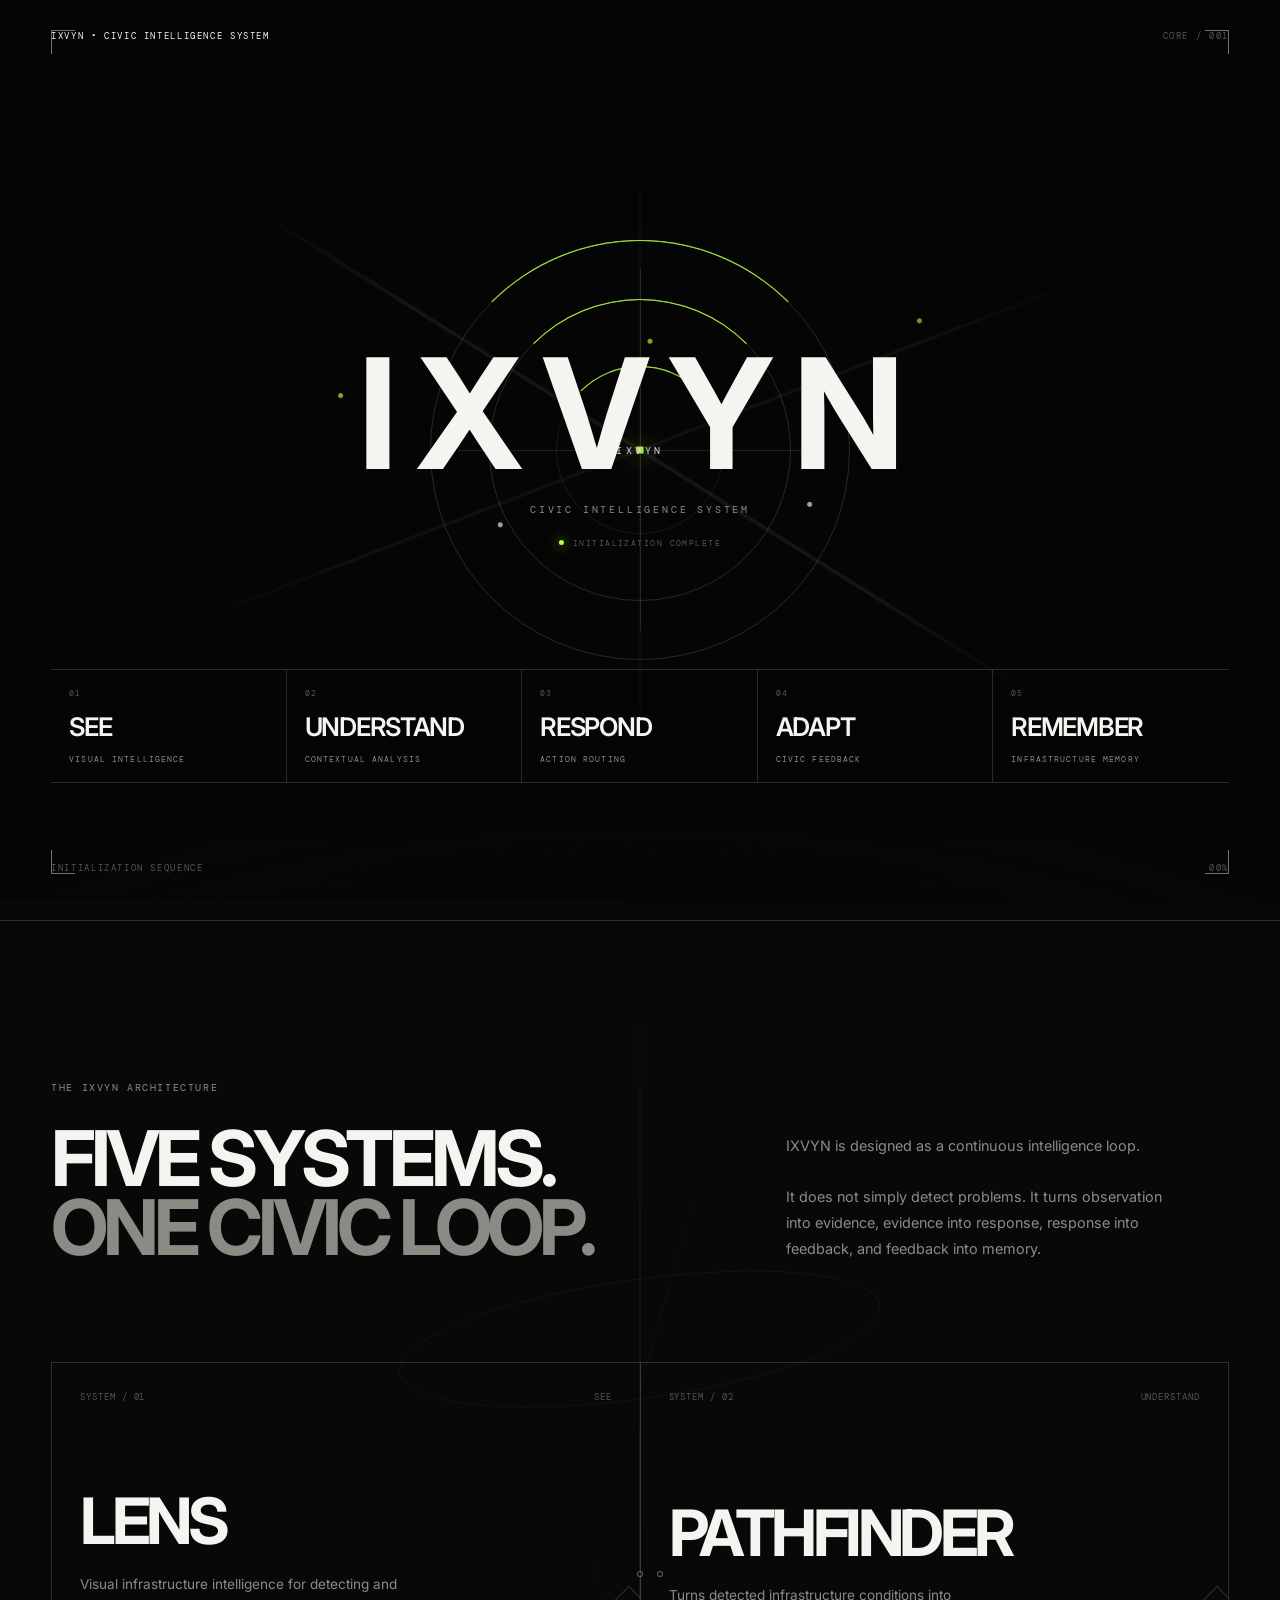
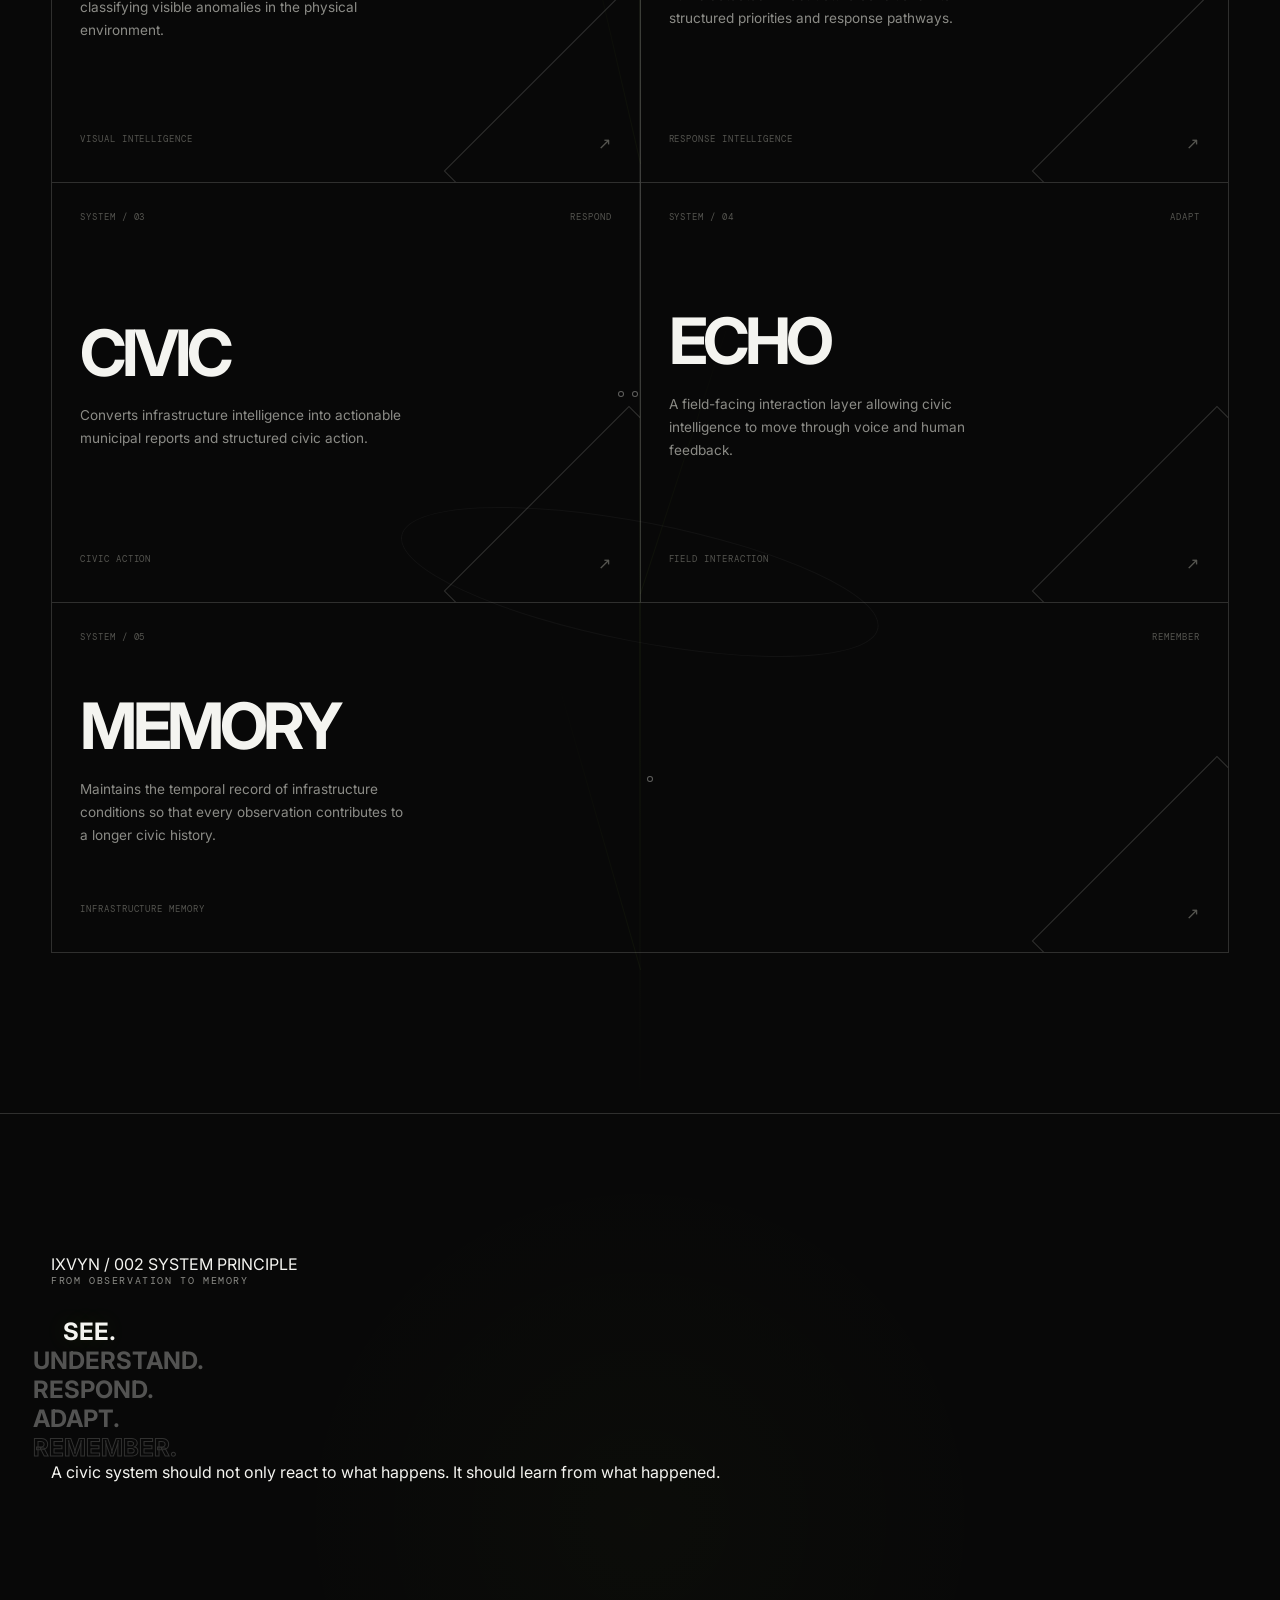
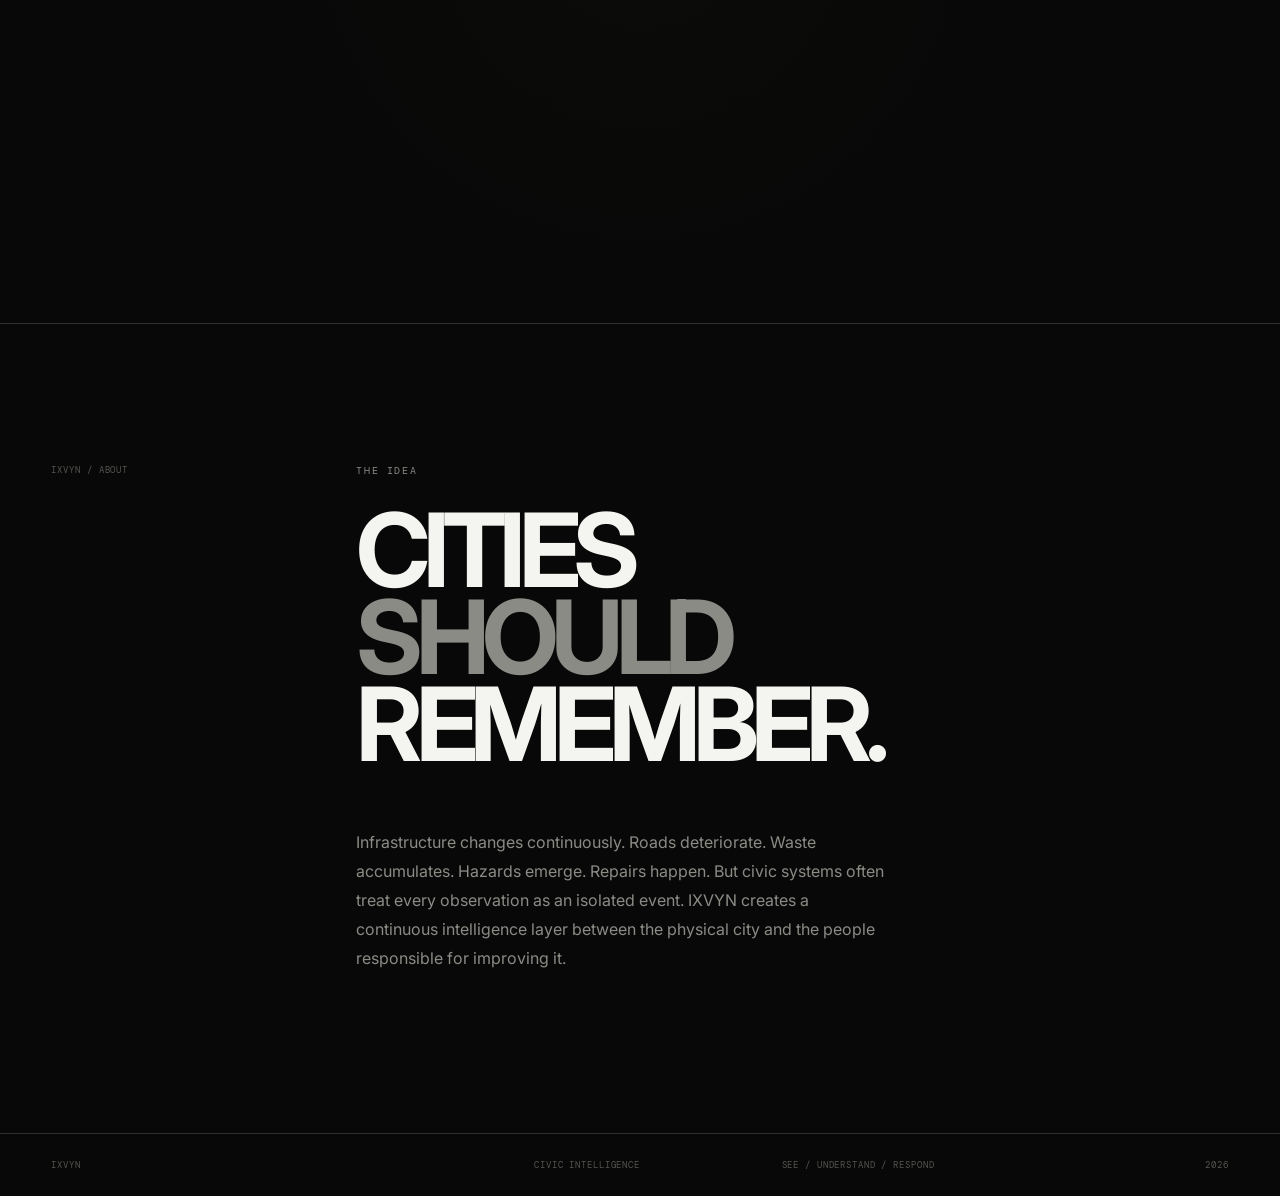
==== commit b4acc40f: "Update index.html" ====
--- a/frontend/index.html
+++ b/frontend/index.html
@@ -294,6 +294,41 @@
 
 </header>
 
+    <!-- =====================================================
+     IXVYN SYSTEM RAIL
+====================================================== -->
+
+<nav
+    class="ixvyn-system-rail"
+    aria-label="IXVYN systems"
+>
+
+    <a href="lens.html" data-system="lens">
+        <span class="rail-index">01</span>
+        <span class="rail-name">LENS</span>
+    </a>
+
+    <a href="pathfinder.html" data-system="pathfinder">
+        <span class="rail-index">02</span>
+        <span class="rail-name">PATHFINDER</span>
+    </a>
+
+    <a href="civic.html" data-system="civic">
+        <span class="rail-index">03</span>
+        <span class="rail-name">CIVIC</span>
+    </a>
+
+    <a href="echo.html" data-system="echo">
+        <span class="rail-index">04</span>
+        <span class="rail-name">ECHO</span>
+    </a>
+
+    <a href="memory.html" data-system="memory">
+        <span class="rail-index">05</span>
+        <span class="rail-name">MEMORY</span>
+    </a>
+
+</nav>
 
     <!-- =====================================================
          MAIN
--- a/frontend/style.css
+++ b/frontend/style.css
@@ -5534,3 +5534,222 @@
     }
 
 }
+/* =========================================================
+   IXVYN INTERFACE — HEADER / PASS 01B
+   ========================================================= */
+
+.system-header {
+    position: fixed;
+    top: 0;
+    left: 0;
+    right: 0;
+
+    z-index: 1000;
+
+    display: grid;
+    grid-template-columns: 1fr auto 1fr;
+    align-items: center;
+
+    height: 78px;
+    padding: 0 4vw;
+
+    pointer-events: none;
+}
+
+.system-header > * {
+    pointer-events: auto;
+}
+
+/* ---------------------------------------------------------
+   WORDMARK
+   --------------------------------------------------------- */
+
+.system-header .wordmark {
+    justify-self: start;
+
+    color: var(--white);
+    text-decoration: none;
+
+    font-family: inherit;
+    font-size: 13px;
+    font-weight: 600;
+    letter-spacing: .42em;
+
+    transition:
+        opacity .35s ease,
+        letter-spacing .5s cubic-bezier(.16,1,.3,1);
+}
+
+.system-header .wordmark:hover {
+    opacity: .7;
+    letter-spacing: .52em;
+}
+
+/* ---------------------------------------------------------
+   NAVIGATION
+   --------------------------------------------------------- */
+
+.system-header .system-nav {
+    display: flex;
+    align-items: center;
+    gap: 4px;
+
+    padding: 4px;
+
+    border: 1px solid rgba(244,244,240,.10);
+
+    background: rgba(5,5,5,.42);
+
+    backdrop-filter: blur(14px);
+    -webkit-backdrop-filter: blur(14px);
+}
+
+.system-header .system-nav a {
+    position: relative;
+
+    display: flex;
+    align-items: center;
+    gap: 8px;
+
+    padding: 8px 13px;
+
+    color: rgba(244,244,240,.48);
+    text-decoration: none;
+
+    font-family:
+        "IBM Plex Mono",
+        "Courier New",
+        monospace;
+
+    font-size: 8px;
+    letter-spacing: .16em;
+    text-transform: uppercase;
+
+    transition:
+        color .3s ease,
+        background .3s ease;
+}
+
+.system-header .system-nav a:hover {
+    color: var(--white);
+    background: rgba(244,244,240,.045);
+}
+
+.system-header .system-nav a::after {
+    content: "";
+
+    position: absolute;
+    left: 13px;
+    right: 13px;
+    bottom: 4px;
+
+    height: 1px;
+
+    background: var(--accent);
+
+    transform: scaleX(0);
+    transform-origin: left;
+
+    transition:
+        transform .4s cubic-bezier(.16,1,.3,1);
+}
+
+.system-header .system-nav a:hover::after {
+    transform: scaleX(1);
+}
+
+.nav-index {
+    color: var(--accent);
+    opacity: .55;
+    font-size: 7px;
+}
+
+/* ---------------------------------------------------------
+   STATUS
+   --------------------------------------------------------- */
+
+.system-header .system-status {
+    justify-self: end;
+
+    display: flex;
+    align-items: center;
+    gap: 8px;
+
+    color: rgba(244,244,240,.42);
+
+    font-family:
+        "IBM Plex Mono",
+        "Courier New",
+        monospace;
+
+    font-size: 8px;
+    letter-spacing: .14em;
+}
+
+.system-header .status-dot {
+    width: 5px;
+    height: 5px;
+
+    border-radius: 50%;
+
+    background: var(--accent);
+
+    box-shadow:
+        0 0 8px rgba(184,255,61,.65);
+
+    animation:
+        ixvyn-status-pulse 2.4s ease-in-out infinite;
+}
+
+@keyframes ixvyn-status-pulse {
+
+    0%,
+    100% {
+        opacity: .45;
+        transform: scale(.8);
+    }
+
+    50% {
+        opacity: 1;
+        transform: scale(1.15);
+    }
+
+}
+
+/* ---------------------------------------------------------
+   MOBILE
+   --------------------------------------------------------- */
+
+@media (max-width: 800px) {
+
+    .system-header {
+        height: 68px;
+        padding: 0 20px;
+
+        grid-template-columns: auto 1fr auto;
+    }
+
+    .system-header .wordmark {
+        font-size: 11px;
+        letter-spacing: .28em;
+    }
+
+    .system-header .system-nav {
+        justify-self: center;
+    }
+
+    .system-header .system-nav a {
+        padding: 7px 9px;
+        font-size: 7px;
+    }
+
+    .nav-index {
+        display: none;
+    }
+
+    .system-header .system-status {
+        font-size: 7px;
+        letter-spacing: .08em;
+    }
+
+}
